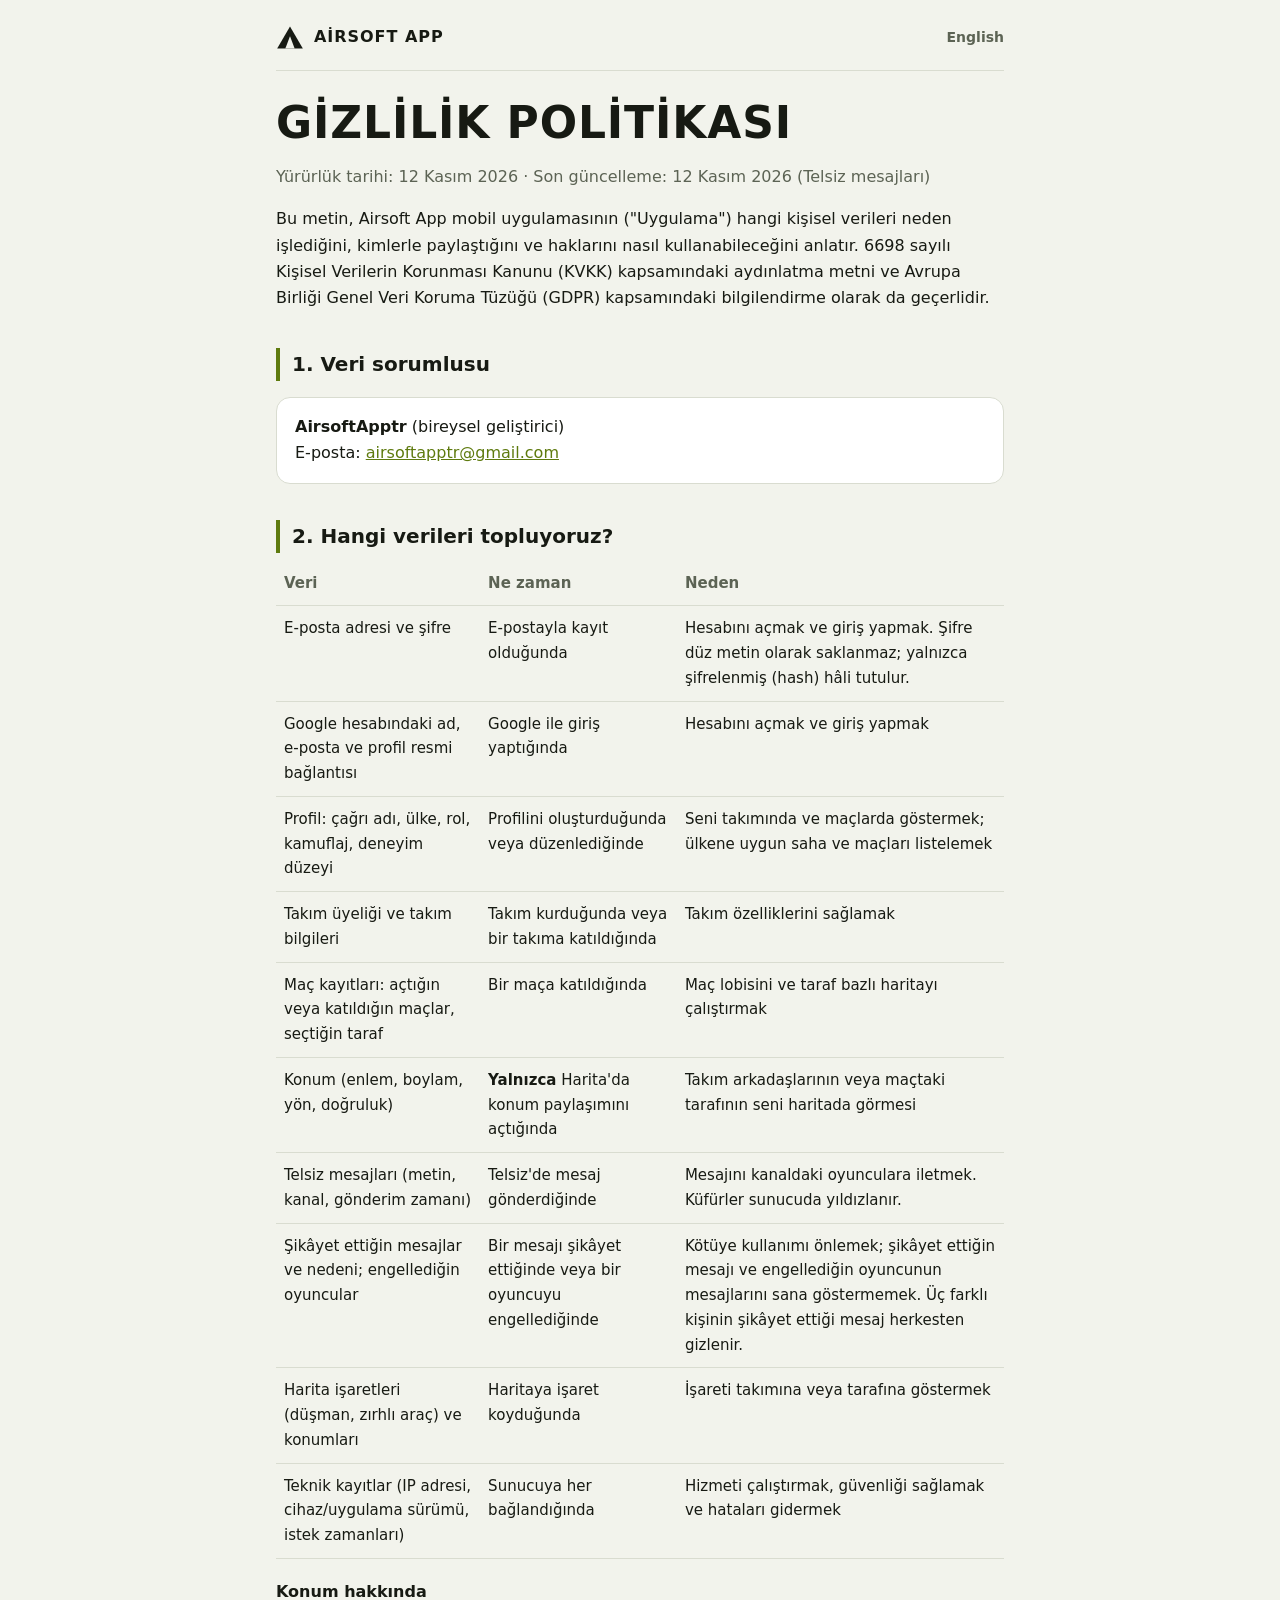
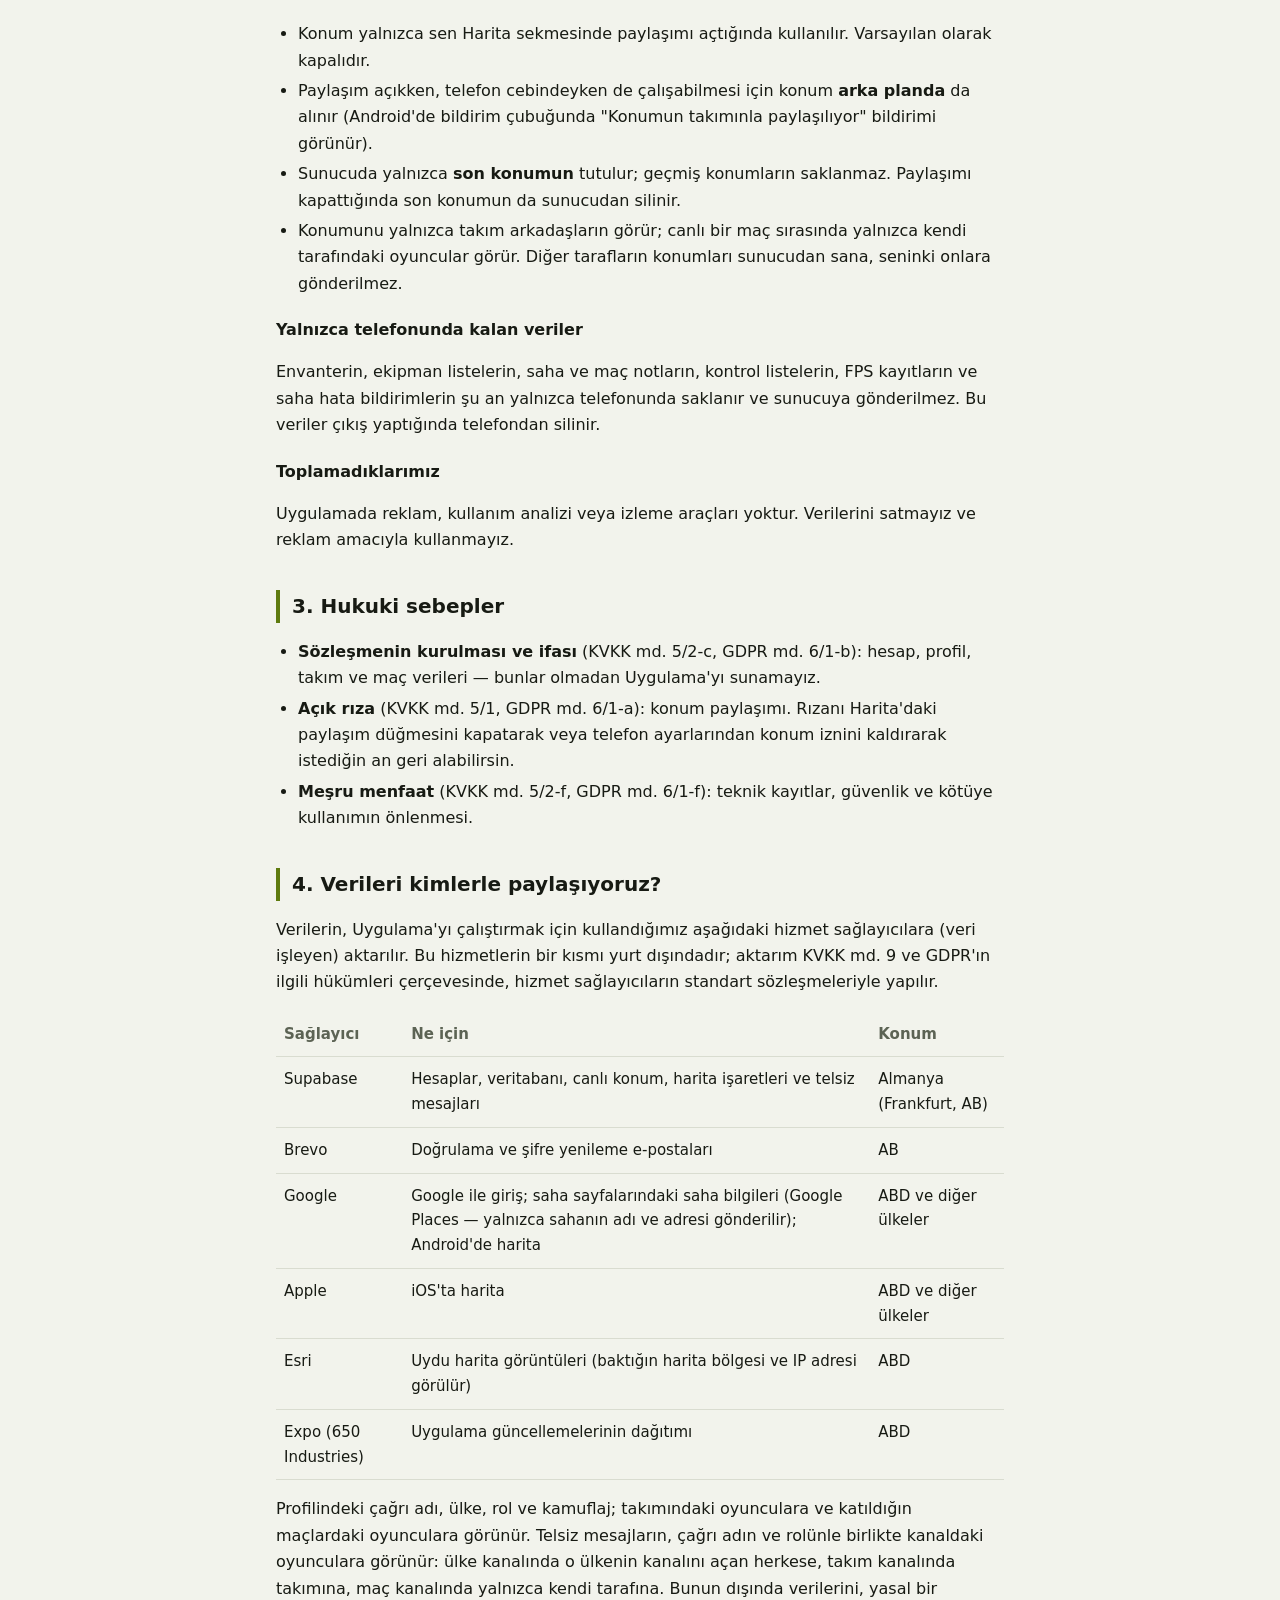
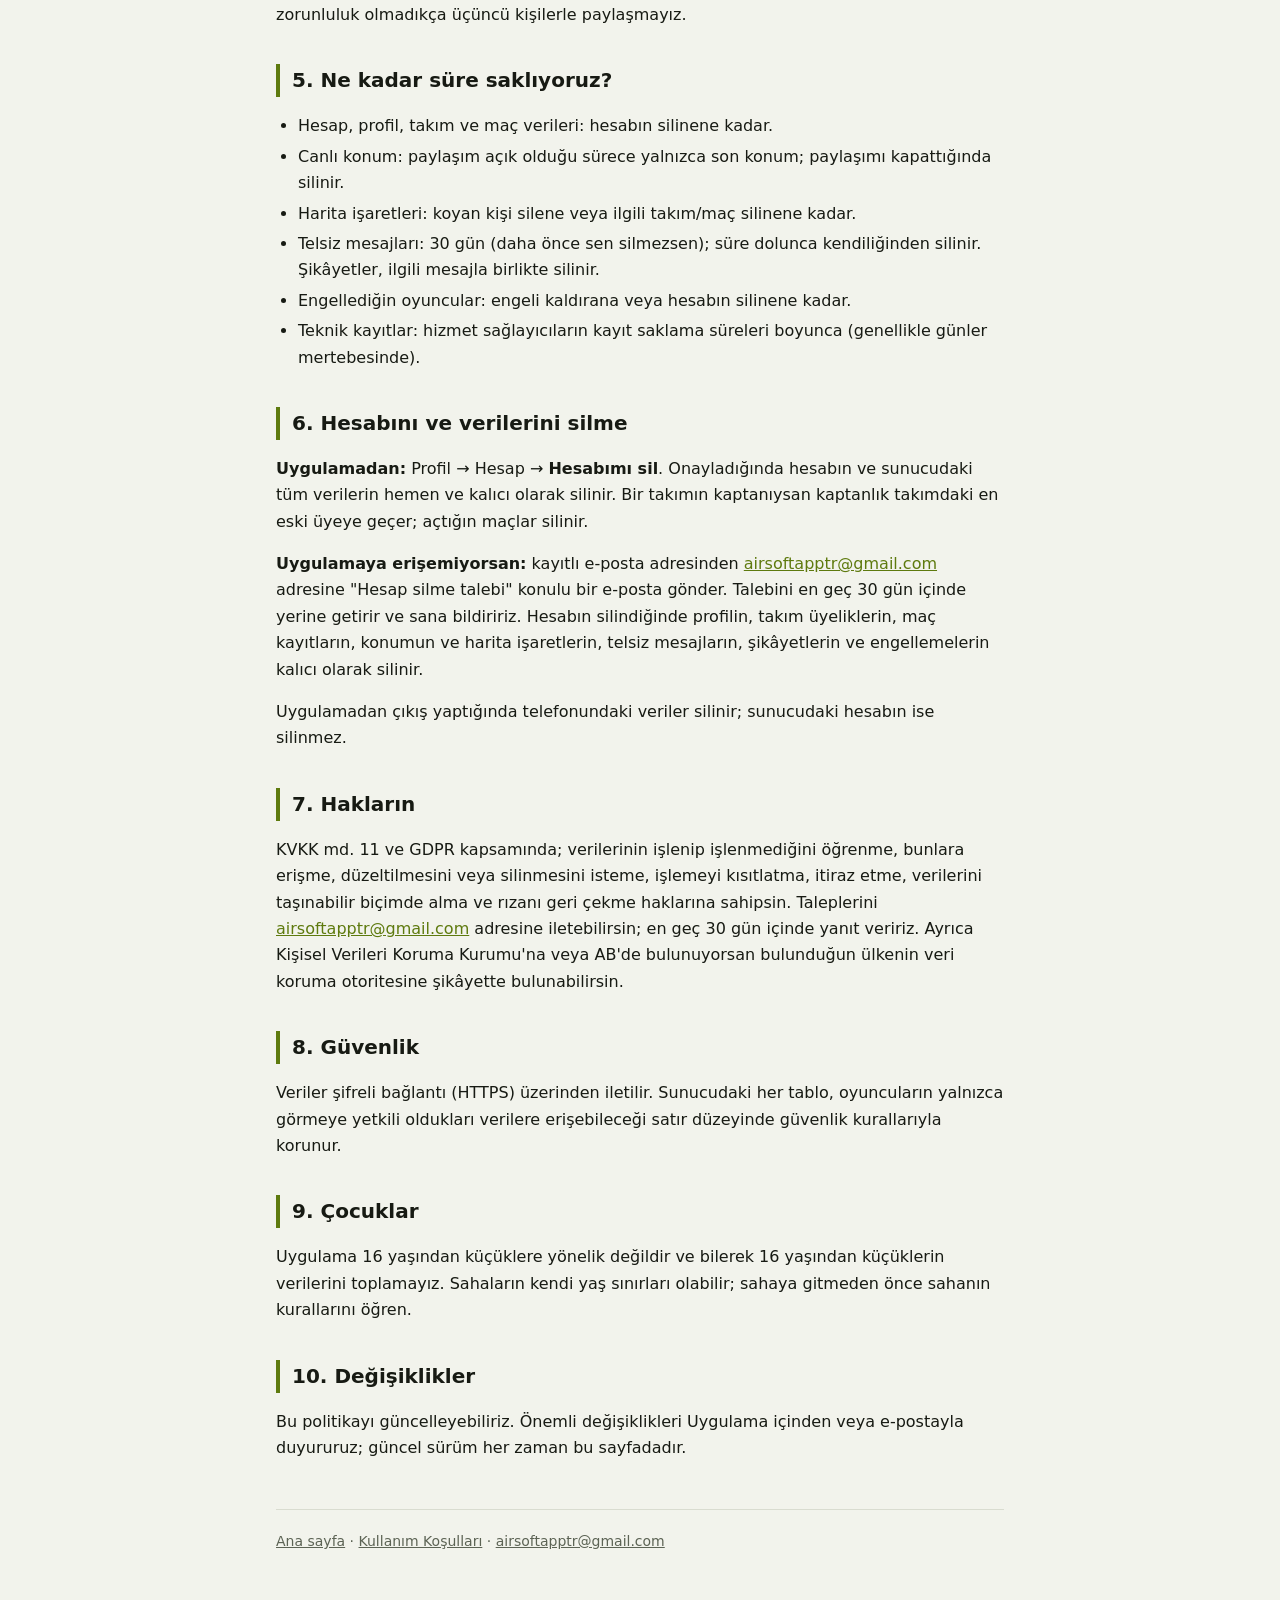
==== gizlilik.html @ 0ca63896 "Uygulama içinden hesap silme" ====
<!doctype html>
<html lang="tr">
<head>
<meta charset="utf-8">
<meta name="viewport" content="width=device-width, initial-scale=1">
<title>Gizlilik Politikası · Airsoft App</title>
<meta name="description" content="Airsoft App gizlilik politikası ve KVKK aydınlatma metni.">
<link rel="stylesheet" href="style.css">
</head>
<body>
<div class="wrap">
  <header class="top">
    <a class="brand" href="index.html">
      <svg viewBox="0 0 96 84" aria-hidden="true"><path d="M48 4 L92 80 H4 Z" fill="currentColor"/><path d="M48 38 L64 80 H32 Z" fill="var(--bg)"/></svg>
      Airsoft App
    </a>
    <nav class="lang"><a href="privacy.html" hreflang="en">English</a></nav>
  </header>

  <h1>Gizlilik Politikası</h1>
  <p class="muted">Yürürlük tarihi: 12 Kasım 2026 · Son güncelleme: 12 Kasım 2026 (Telsiz mesajları)</p>

  <p>Bu metin, Airsoft App mobil uygulamasının ("Uygulama") hangi kişisel verileri neden işlediğini,
  kimlerle paylaştığını ve haklarını nasıl kullanabileceğini anlatır. 6698 sayılı Kişisel Verilerin
  Korunması Kanunu (KVKK) kapsamındaki aydınlatma metni ve Avrupa Birliği Genel Veri Koruma Tüzüğü
  (GDPR) kapsamındaki bilgilendirme olarak da geçerlidir.</p>

  <h2>1. Veri sorumlusu</h2>
  <div class="card">
    <strong>AirsoftApptr</strong> (bireysel geliştirici)<br>
    E-posta: <a href="mailto:airsoftapptr@gmail.com">airsoftapptr@gmail.com</a>
  </div>

  <h2>2. Hangi verileri topluyoruz?</h2>
  <div class="table-scroll">
  <table>
    <tr><th>Veri</th><th>Ne zaman</th><th>Neden</th></tr>
    <tr><td>E-posta adresi ve şifre</td><td>E-postayla kayıt olduğunda</td><td>Hesabını açmak ve giriş yapmak. Şifre düz metin olarak saklanmaz; yalnızca şifrelenmiş (hash) hâli tutulur.</td></tr>
    <tr><td>Google hesabındaki ad, e-posta ve profil resmi bağlantısı</td><td>Google ile giriş yaptığında</td><td>Hesabını açmak ve giriş yapmak</td></tr>
    <tr><td>Profil: çağrı adı, ülke, rol, kamuflaj, deneyim düzeyi</td><td>Profilini oluşturduğunda veya düzenlediğinde</td><td>Seni takımında ve maçlarda göstermek; ülkene uygun saha ve maçları listelemek</td></tr>
    <tr><td>Takım üyeliği ve takım bilgileri</td><td>Takım kurduğunda veya bir takıma katıldığında</td><td>Takım özelliklerini sağlamak</td></tr>
    <tr><td>Maç kayıtları: açtığın veya katıldığın maçlar, seçtiğin taraf</td><td>Bir maça katıldığında</td><td>Maç lobisini ve taraf bazlı haritayı çalıştırmak</td></tr>
    <tr><td>Konum (enlem, boylam, yön, doğruluk)</td><td><strong>Yalnızca</strong> Harita'da konum paylaşımını açtığında</td><td>Takım arkadaşlarının veya maçtaki tarafının seni haritada görmesi</td></tr>
    <tr><td>Telsiz mesajları (metin, kanal, gönderim zamanı)</td><td>Telsiz'de mesaj gönderdiğinde</td><td>Mesajını kanaldaki oyunculara iletmek. Küfürler sunucuda yıldızlanır.</td></tr>
    <tr><td>Şikâyet ettiğin mesajlar ve nedeni; engellediğin oyuncular</td><td>Bir mesajı şikâyet ettiğinde veya bir oyuncuyu engellediğinde</td><td>Kötüye kullanımı önlemek; şikâyet ettiğin mesajı ve engellediğin oyuncunun mesajlarını sana göstermemek. Üç farklı kişinin şikâyet ettiği mesaj herkesten gizlenir.</td></tr>
    <tr><td>Harita işaretleri (düşman, zırhlı araç) ve konumları</td><td>Haritaya işaret koyduğunda</td><td>İşareti takımına veya tarafına göstermek</td></tr>
    <tr><td>Teknik kayıtlar (IP adresi, cihaz/uygulama sürümü, istek zamanları)</td><td>Sunucuya her bağlandığında</td><td>Hizmeti çalıştırmak, güvenliği sağlamak ve hataları gidermek</td></tr>
  </table>
  </div>

  <h3>Konum hakkında</h3>
  <ul>
    <li>Konum yalnızca sen Harita sekmesinde paylaşımı açtığında kullanılır. Varsayılan olarak kapalıdır.</li>
    <li>Paylaşım açıkken, telefon cebindeyken de çalışabilmesi için konum <strong>arka planda</strong> da
      alınır (Android'de bildirim çubuğunda "Konumun takımınla paylaşılıyor" bildirimi görünür).</li>
    <li>Sunucuda yalnızca <strong>son konumun</strong> tutulur; geçmiş konumların saklanmaz.
      Paylaşımı kapattığında son konumun da sunucudan silinir.</li>
    <li>Konumunu yalnızca takım arkadaşların görür; canlı bir maç sırasında yalnızca kendi tarafındaki
      oyuncular görür. Diğer tarafların konumları sunucudan sana, seninki onlara gönderilmez.</li>
  </ul>

  <h3>Yalnızca telefonunda kalan veriler</h3>
  <p>Envanterin, ekipman listelerin, saha ve maç notların, kontrol listelerin, FPS kayıtların ve saha hata
  bildirimlerin şu an yalnızca telefonunda saklanır ve sunucuya gönderilmez. Bu veriler çıkış yaptığında
  telefondan silinir.</p>

  <h3>Toplamadıklarımız</h3>
  <p>Uygulamada reklam, kullanım analizi veya izleme araçları yoktur. Verilerini satmayız ve reklam amacıyla
  kullanmayız.</p>

  <h2>3. Hukuki sebepler</h2>
  <ul>
    <li><strong>Sözleşmenin kurulması ve ifası</strong> (KVKK md. 5/2-c, GDPR md. 6/1-b): hesap, profil,
      takım ve maç verileri — bunlar olmadan Uygulama'yı sunamayız.</li>
    <li><strong>Açık rıza</strong> (KVKK md. 5/1, GDPR md. 6/1-a): konum paylaşımı. Rızanı Harita'daki
      paylaşım düğmesini kapatarak veya telefon ayarlarından konum iznini kaldırarak istediğin an geri
      alabilirsin.</li>
    <li><strong>Meşru menfaat</strong> (KVKK md. 5/2-f, GDPR md. 6/1-f): teknik kayıtlar, güvenlik ve
      kötüye kullanımın önlenmesi.</li>
  </ul>

  <h2>4. Verileri kimlerle paylaşıyoruz?</h2>
  <p>Verilerin, Uygulama'yı çalıştırmak için kullandığımız aşağıdaki hizmet sağlayıcılara (veri işleyen)
  aktarılır. Bu hizmetlerin bir kısmı yurt dışındadır; aktarım KVKK md. 9 ve GDPR'ın ilgili hükümleri
  çerçevesinde, hizmet sağlayıcıların standart sözleşmeleriyle yapılır.</p>
  <div class="table-scroll">
  <table>
    <tr><th>Sağlayıcı</th><th>Ne için</th><th>Konum</th></tr>
    <tr><td>Supabase</td><td>Hesaplar, veritabanı, canlı konum, harita işaretleri ve telsiz mesajları</td><td>Almanya (Frankfurt, AB)</td></tr>
    <tr><td>Brevo</td><td>Doğrulama ve şifre yenileme e-postaları</td><td>AB</td></tr>
    <tr><td>Google</td><td>Google ile giriş; saha sayfalarındaki saha bilgileri (Google Places — yalnızca sahanın adı ve adresi gönderilir); Android'de harita</td><td>ABD ve diğer ülkeler</td></tr>
    <tr><td>Apple</td><td>iOS'ta harita</td><td>ABD ve diğer ülkeler</td></tr>
    <tr><td>Esri</td><td>Uydu harita görüntüleri (baktığın harita bölgesi ve IP adresi görülür)</td><td>ABD</td></tr>
    <tr><td>Expo (650 Industries)</td><td>Uygulama güncellemelerinin dağıtımı</td><td>ABD</td></tr>
  </table>
  </div>
  <p>Profilindeki çağrı adı, ülke, rol ve kamuflaj; takımındaki oyunculara ve katıldığın maçlardaki
  oyunculara görünür. Telsiz mesajların, çağrı adın ve rolünle birlikte kanaldaki oyunculara görünür: ülke
  kanalında o ülkenin kanalını açan herkese, takım kanalında takımına, maç kanalında yalnızca kendi tarafına.
  Bunun dışında verilerini, yasal bir zorunluluk olmadıkça üçüncü kişilerle paylaşmayız.</p>

  <h2>5. Ne kadar süre saklıyoruz?</h2>
  <ul>
    <li>Hesap, profil, takım ve maç verileri: hesabın silinene kadar.</li>
    <li>Canlı konum: paylaşım açık olduğu sürece yalnızca son konum; paylaşımı kapattığında silinir.</li>
    <li>Harita işaretleri: koyan kişi silene veya ilgili takım/maç silinene kadar.</li>
    <li>Telsiz mesajları: 30 gün (daha önce sen silmezsen); süre dolunca kendiliğinden silinir. Şikâyetler, ilgili mesajla birlikte silinir.</li>
    <li>Engellediğin oyuncular: engeli kaldırana veya hesabın silinene kadar.</li>
    <li>Teknik kayıtlar: hizmet sağlayıcıların kayıt saklama süreleri boyunca (genellikle günler mertebesinde).</li>
  </ul>

  <h2 id="hesap-silme">6. Hesabını ve verilerini silme</h2>
  <p><strong>Uygulamadan:</strong> Profil → Hesap → <strong>Hesabımı sil</strong>. Onayladığında hesabın ve
  sunucudaki tüm verilerin hemen ve kalıcı olarak silinir. Bir takımın kaptanıysan kaptanlık takımdaki en eski
  üyeye geçer; açtığın maçlar silinir.</p>
  <p><strong>Uygulamaya erişemiyorsan:</strong> kayıtlı e-posta adresinden
  <a href="mailto:airsoftapptr@gmail.com?subject=Hesap%20silme%20talebi">airsoftapptr@gmail.com</a>
  adresine "Hesap silme talebi" konulu bir e-posta gönder. Talebini en geç 30 gün içinde yerine getirir
  ve sana bildiririz. Hesabın silindiğinde profilin, takım üyeliklerin, maç kayıtların, konumun ve harita
  işaretlerin, telsiz mesajların, şikâyetlerin ve engellemelerin kalıcı olarak silinir.</p>
  <p>Uygulamadan çıkış yaptığında telefonundaki veriler silinir; sunucudaki hesabın ise silinmez.</p>

  <h2>7. Hakların</h2>
  <p>KVKK md. 11 ve GDPR kapsamında; verilerinin işlenip işlenmediğini öğrenme, bunlara erişme, düzeltilmesini
  veya silinmesini isteme, işlemeyi kısıtlatma, itiraz etme, verilerini taşınabilir biçimde alma ve rızanı
  geri çekme haklarına sahipsin. Taleplerini <a href="mailto:airsoftapptr@gmail.com">airsoftapptr@gmail.com</a>
  adresine iletebilirsin; en geç 30 gün içinde yanıt veririz. Ayrıca Kişisel Verileri Koruma Kurumu'na
  veya AB'de bulunuyorsan bulunduğun ülkenin veri koruma otoritesine şikâyette bulunabilirsin.</p>

  <h2>8. Güvenlik</h2>
  <p>Veriler şifreli bağlantı (HTTPS) üzerinden iletilir. Sunucudaki her tablo, oyuncuların yalnızca
  görmeye yetkili oldukları verilere erişebileceği satır düzeyinde güvenlik kurallarıyla korunur.</p>

  <h2>9. Çocuklar</h2>
  <p>Uygulama 16 yaşından küçüklere yönelik değildir ve bilerek 16 yaşından küçüklerin verilerini
  toplamayız. Sahaların kendi yaş sınırları olabilir; sahaya gitmeden önce sahanın kurallarını öğren.</p>

  <h2>10. Değişiklikler</h2>
  <p>Bu politikayı güncelleyebiliriz. Önemli değişiklikleri Uygulama içinden veya e-postayla duyururuz;
  güncel sürüm her zaman bu sayfadadır.</p>

  <footer>
    <a href="index.html">Ana sayfa</a> · <a href="kosullar.html">Kullanım Koşulları</a> ·
    <a href="mailto:airsoftapptr@gmail.com">airsoftapptr@gmail.com</a>
  </footer>
</div>
</body>
</html>
---- style.css ----
:root {
  --bg: #0b0d0b;
  --card: #151915;
  --border: #272d25;
  --text: #eceee6;
  --muted: #9aa091;
  --accent: #b8d63e;
  --accent-text: #11160a;
}
@media (prefers-color-scheme: light) {
  :root {
    --bg: #f2f3ec;
    --card: #ffffff;
    --border: #d9dcd0;
    --text: #171a13;
    --muted: #5c6354;
    --accent: #5e7a0e;
    --accent-text: #ffffff;
  }
}
* {
  box-sizing: border-box;
}
html {
  -webkit-text-size-adjust: 100%;
}
body {
  margin: 0;
  background: var(--bg);
  color: var(--text);
  font: 16px/1.65 system-ui, -apple-system, 'Segoe UI', Roboto, sans-serif;
}
.wrap {
  max-width: 760px;
  margin: 0 auto;
  padding: 24px 16px 64px;
}
header.top {
  display: flex;
  align-items: center;
  justify-content: space-between;
  gap: 12px;
  padding-bottom: 20px;
  border-bottom: 1px solid var(--border);
  margin-bottom: 28px;
}
.brand {
  display: flex;
  align-items: center;
  gap: 10px;
  color: var(--text);
  text-decoration: none;
  font-weight: 800;
  letter-spacing: 0.06em;
  text-transform: uppercase;
}
.brand svg {
  width: 28px;
  height: 25px;
}
.lang a {
  color: var(--muted);
  text-decoration: none;
  font-size: 14px;
  font-weight: 600;
}
.lang a:hover {
  color: var(--accent);
}
h1 {
  font-size: clamp(30px, 6vw, 44px);
  line-height: 1.1;
  margin: 0 0 8px;
  text-transform: uppercase;
  letter-spacing: 0.02em;
}
h2 {
  font-size: 20px;
  margin: 36px 0 8px;
  padding-left: 12px;
  border-left: 4px solid var(--accent);
}
h3 {
  font-size: 16px;
  margin: 20px 0 4px;
}
p,
li {
  color: var(--text);
}
.muted {
  color: var(--muted);
}
a {
  color: var(--accent);
}
ul {
  padding-left: 22px;
}
li {
  margin: 4px 0;
}
.card {
  background: var(--card);
  border: 1px solid var(--border);
  border-radius: 14px;
  padding: 16px 18px;
  margin: 16px 0;
}
table {
  width: 100%;
  border-collapse: collapse;
  font-size: 15px;
}
th,
td {
  text-align: left;
  vertical-align: top;
  padding: 10px 8px;
  border-bottom: 1px solid var(--border);
}
th {
  color: var(--muted);
  font-weight: 600;
}
.table-scroll {
  overflow-x: auto;
}
.links {
  display: flex;
  flex-wrap: wrap;
  gap: 10px;
  margin: 24px 0;
}
.btn {
  display: inline-block;
  padding: 12px 18px;
  border-radius: 12px;
  background: var(--accent);
  color: var(--accent-text);
  font-weight: 700;
  text-decoration: none;
}
.btn.ghost {
  background: transparent;
  color: var(--text);
  border: 1px solid var(--border);
}
footer {
  margin-top: 48px;
  padding-top: 20px;
  border-top: 1px solid var(--border);
  color: var(--muted);
  font-size: 14px;
}
footer a {
  color: var(--muted);
}
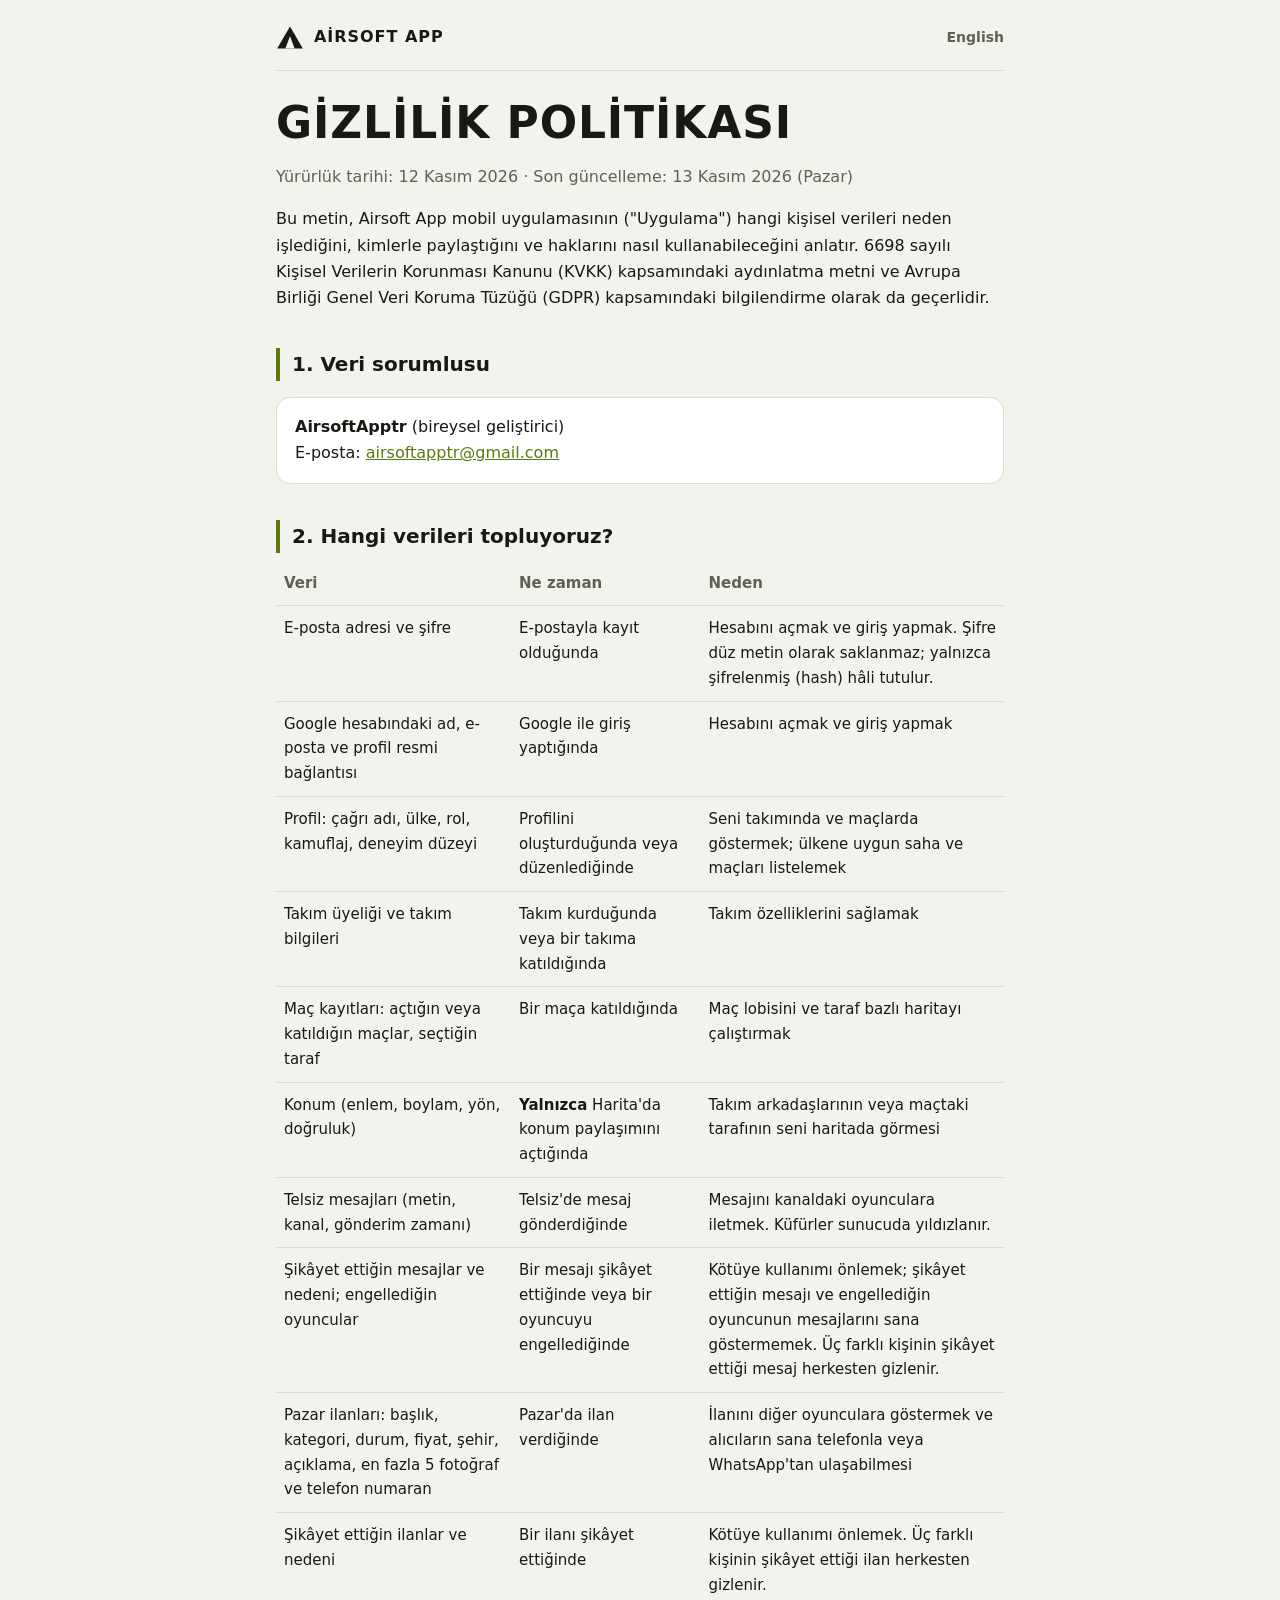
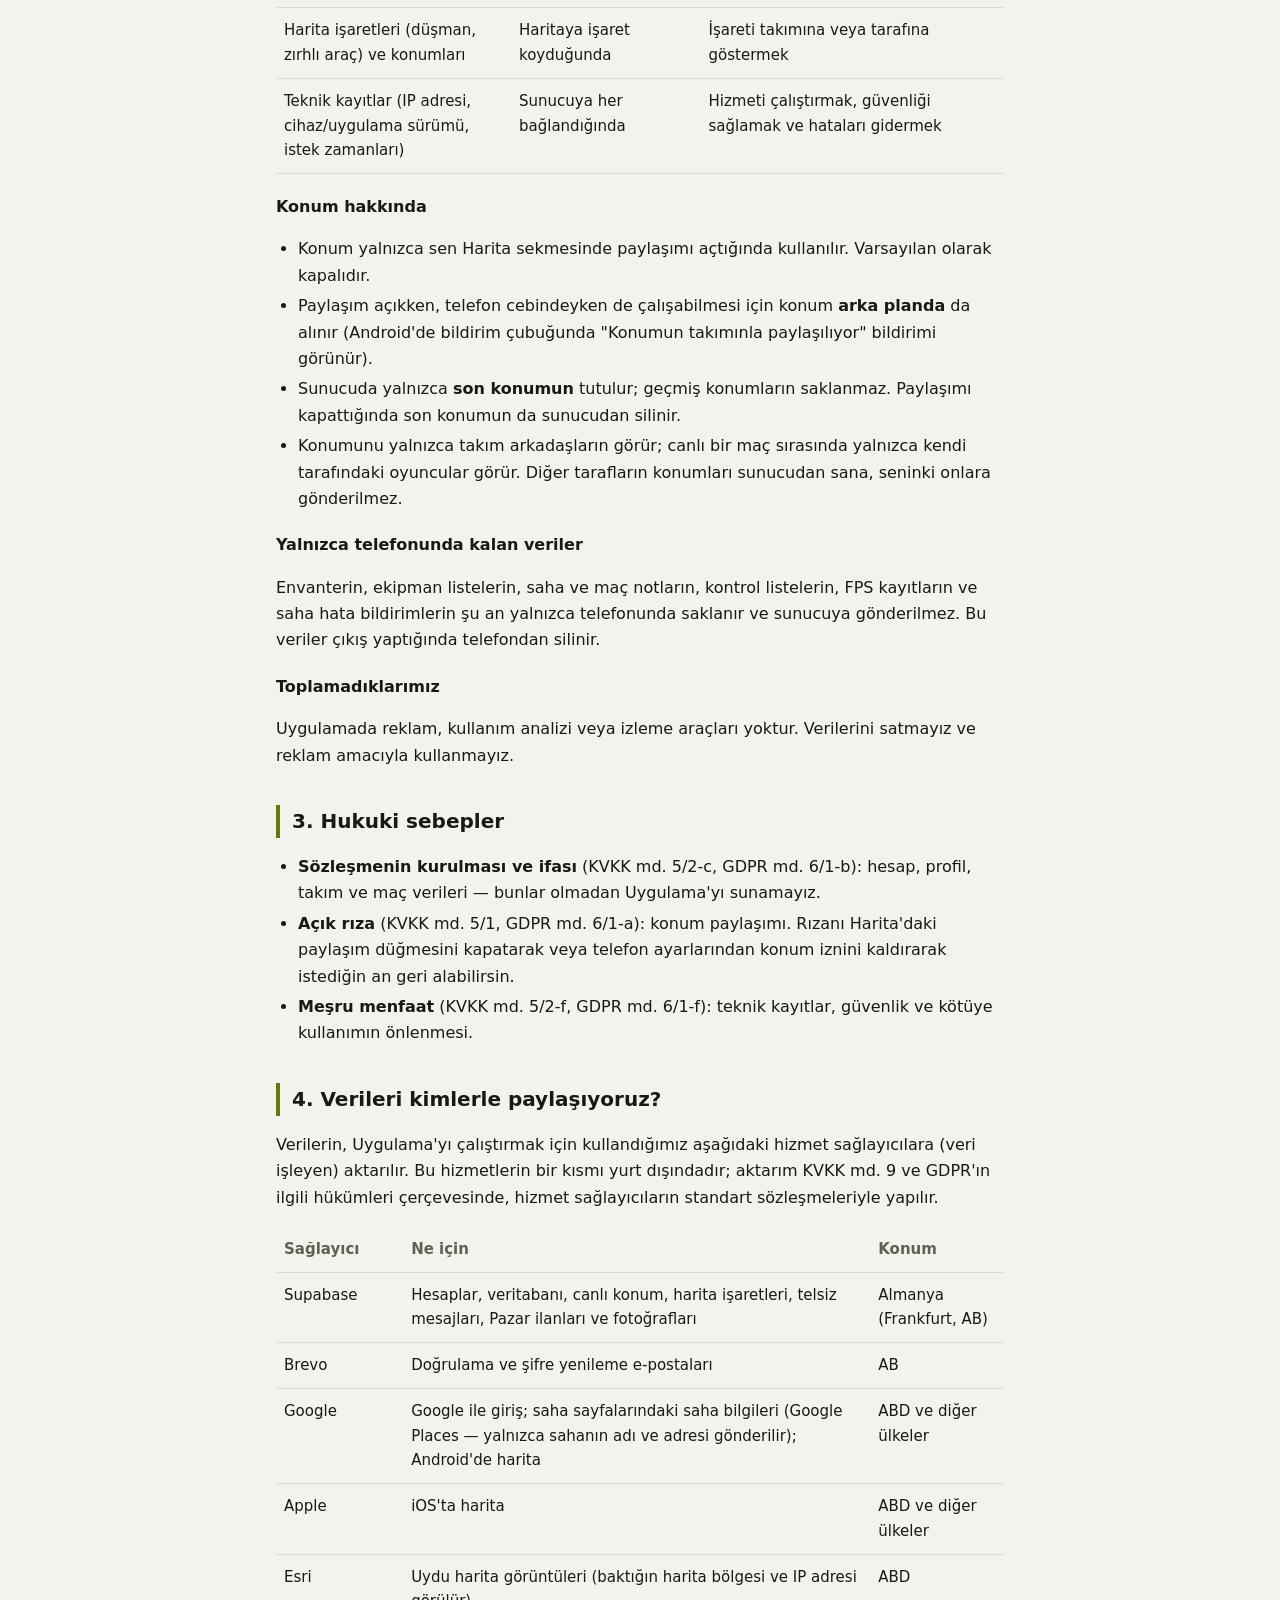
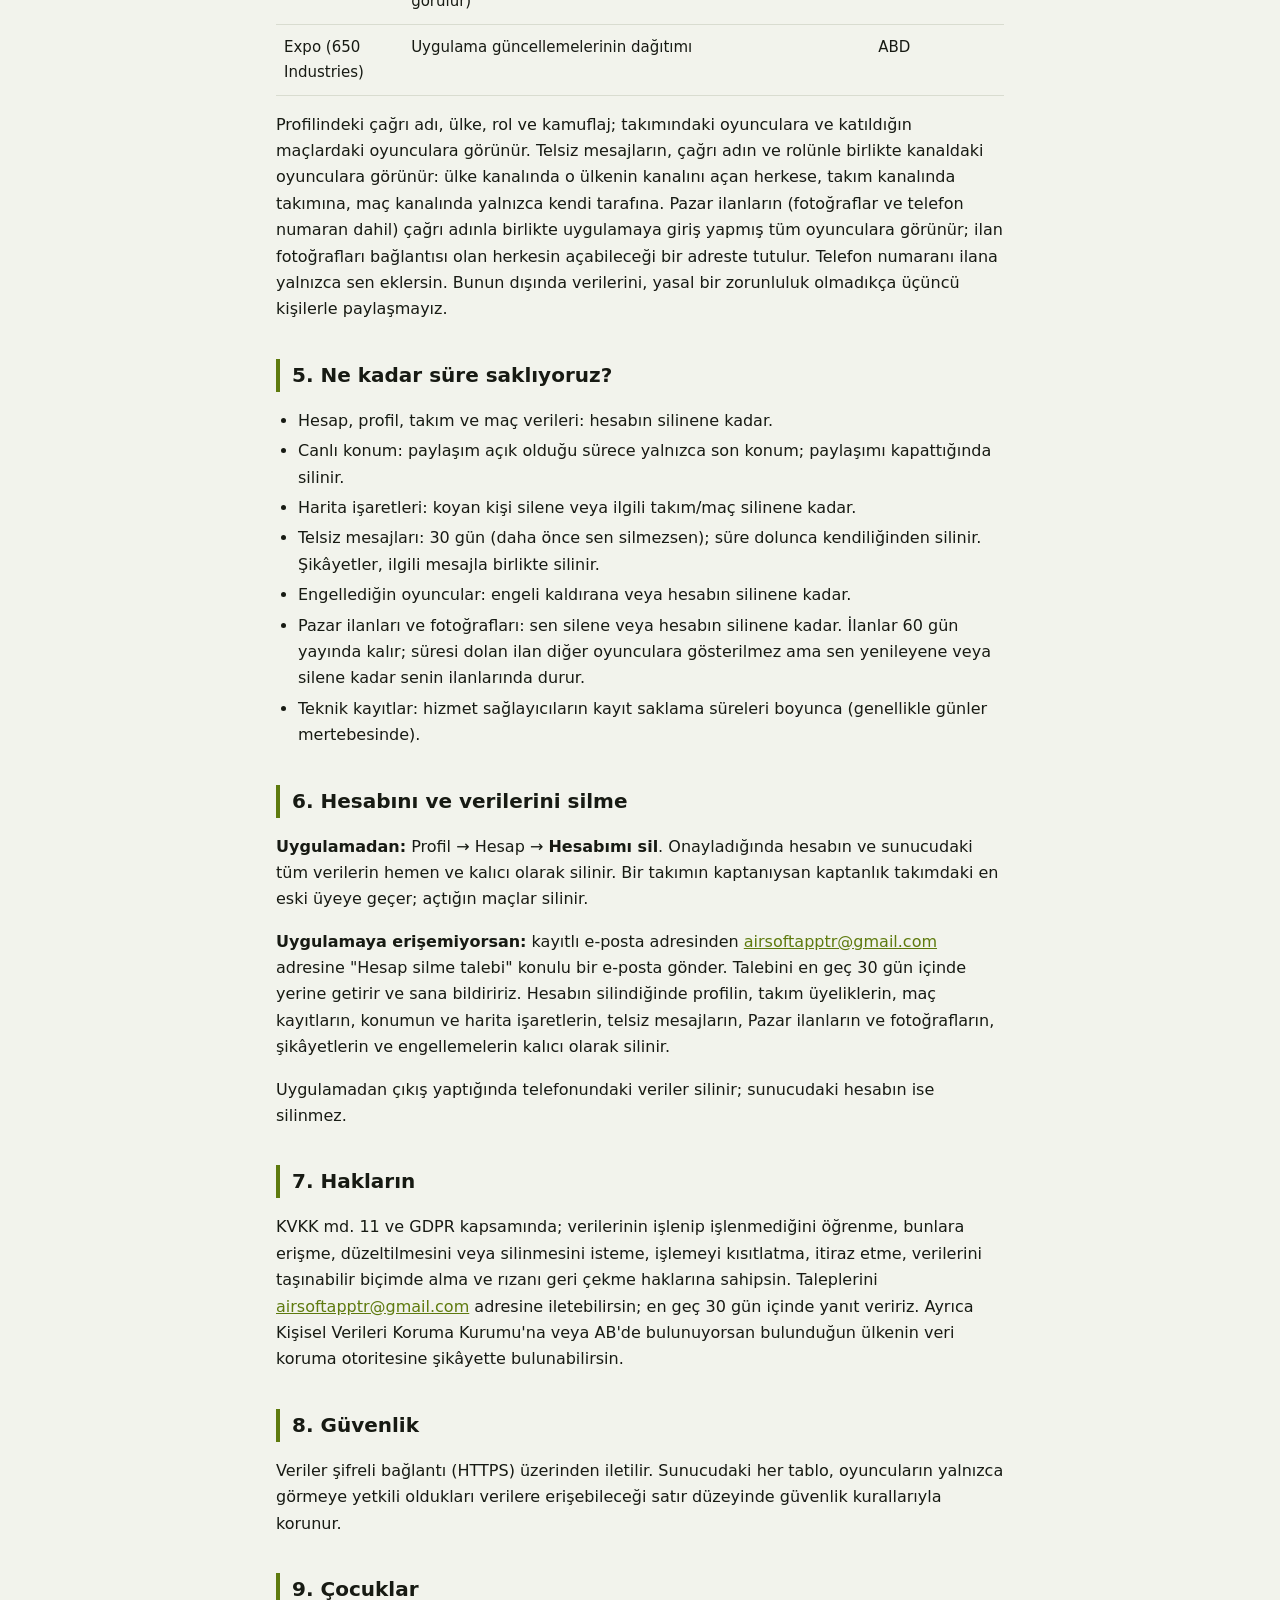
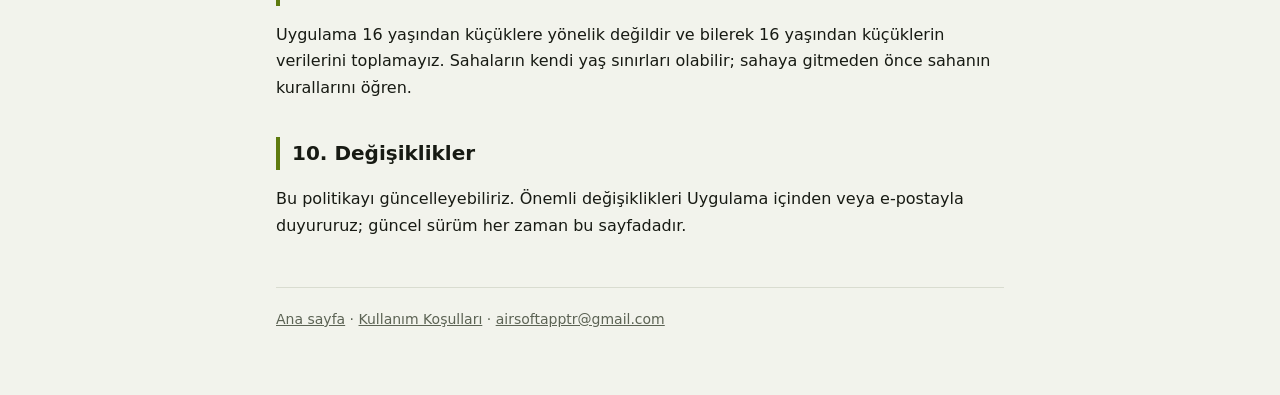
==== commit 26b885cf: "Privacy and terms: Pazar (second-hand listings, seller phone, photos)" ====
--- a/gizlilik.html
+++ b/gizlilik.html
@@ -18,7 +18,7 @@
   </header>
 
   <h1>Gizlilik Politikası</h1>
-  <p class="muted">Yürürlük tarihi: 12 Kasım 2026 · Son güncelleme: 12 Kasım 2026 (Telsiz mesajları)</p>
+  <p class="muted">Yürürlük tarihi: 12 Kasım 2026 · Son güncelleme: 13 Kasım 2026 (Pazar)</p>
 
   <p>Bu metin, Airsoft App mobil uygulamasının ("Uygulama") hangi kişisel verileri neden işlediğini,
   kimlerle paylaştığını ve haklarını nasıl kullanabileceğini anlatır. 6698 sayılı Kişisel Verilerin
@@ -43,6 +43,8 @@
     <tr><td>Konum (enlem, boylam, yön, doğruluk)</td><td><strong>Yalnızca</strong> Harita'da konum paylaşımını açtığında</td><td>Takım arkadaşlarının veya maçtaki tarafının seni haritada görmesi</td></tr>
     <tr><td>Telsiz mesajları (metin, kanal, gönderim zamanı)</td><td>Telsiz'de mesaj gönderdiğinde</td><td>Mesajını kanaldaki oyunculara iletmek. Küfürler sunucuda yıldızlanır.</td></tr>
     <tr><td>Şikâyet ettiğin mesajlar ve nedeni; engellediğin oyuncular</td><td>Bir mesajı şikâyet ettiğinde veya bir oyuncuyu engellediğinde</td><td>Kötüye kullanımı önlemek; şikâyet ettiğin mesajı ve engellediğin oyuncunun mesajlarını sana göstermemek. Üç farklı kişinin şikâyet ettiği mesaj herkesten gizlenir.</td></tr>
+    <tr><td>Pazar ilanları: başlık, kategori, durum, fiyat, şehir, açıklama, en fazla 5 fotoğraf ve telefon numaran</td><td>Pazar'da ilan verdiğinde</td><td>İlanını diğer oyunculara göstermek ve alıcıların sana telefonla veya WhatsApp'tan ulaşabilmesi</td></tr>
+    <tr><td>Şikâyet ettiğin ilanlar ve nedeni</td><td>Bir ilanı şikâyet ettiğinde</td><td>Kötüye kullanımı önlemek. Üç farklı kişinin şikâyet ettiği ilan herkesten gizlenir.</td></tr>
     <tr><td>Harita işaretleri (düşman, zırhlı araç) ve konumları</td><td>Haritaya işaret koyduğunda</td><td>İşareti takımına veya tarafına göstermek</td></tr>
     <tr><td>Teknik kayıtlar (IP adresi, cihaz/uygulama sürümü, istek zamanları)</td><td>Sunucuya her bağlandığında</td><td>Hizmeti çalıştırmak, güvenliği sağlamak ve hataları gidermek</td></tr>
   </table>
@@ -86,7 +88,7 @@
   <div class="table-scroll">
   <table>
     <tr><th>Sağlayıcı</th><th>Ne için</th><th>Konum</th></tr>
-    <tr><td>Supabase</td><td>Hesaplar, veritabanı, canlı konum, harita işaretleri ve telsiz mesajları</td><td>Almanya (Frankfurt, AB)</td></tr>
+    <tr><td>Supabase</td><td>Hesaplar, veritabanı, canlı konum, harita işaretleri, telsiz mesajları, Pazar ilanları ve fotoğrafları</td><td>Almanya (Frankfurt, AB)</td></tr>
     <tr><td>Brevo</td><td>Doğrulama ve şifre yenileme e-postaları</td><td>AB</td></tr>
     <tr><td>Google</td><td>Google ile giriş; saha sayfalarındaki saha bilgileri (Google Places — yalnızca sahanın adı ve adresi gönderilir); Android'de harita</td><td>ABD ve diğer ülkeler</td></tr>
     <tr><td>Apple</td><td>iOS'ta harita</td><td>ABD ve diğer ülkeler</td></tr>
@@ -97,7 +99,9 @@
   <p>Profilindeki çağrı adı, ülke, rol ve kamuflaj; takımındaki oyunculara ve katıldığın maçlardaki
   oyunculara görünür. Telsiz mesajların, çağrı adın ve rolünle birlikte kanaldaki oyunculara görünür: ülke
   kanalında o ülkenin kanalını açan herkese, takım kanalında takımına, maç kanalında yalnızca kendi tarafına.
-  Bunun dışında verilerini, yasal bir zorunluluk olmadıkça üçüncü kişilerle paylaşmayız.</p>
+  Pazar ilanların (fotoğraflar ve telefon numaran dahil) çağrı adınla birlikte uygulamaya giriş yapmış
+  tüm oyunculara görünür; ilan fotoğrafları bağlantısı olan herkesin açabileceği bir adreste tutulur.
+  Telefon numaranı ilana yalnızca sen eklersin. Bunun dışında verilerini, yasal bir zorunluluk olmadıkça üçüncü kişilerle paylaşmayız.</p>
 
   <h2>5. Ne kadar süre saklıyoruz?</h2>
   <ul>
@@ -106,6 +110,8 @@
     <li>Harita işaretleri: koyan kişi silene veya ilgili takım/maç silinene kadar.</li>
     <li>Telsiz mesajları: 30 gün (daha önce sen silmezsen); süre dolunca kendiliğinden silinir. Şikâyetler, ilgili mesajla birlikte silinir.</li>
     <li>Engellediğin oyuncular: engeli kaldırana veya hesabın silinene kadar.</li>
+    <li>Pazar ilanları ve fotoğrafları: sen silene veya hesabın silinene kadar. İlanlar 60 gün yayında kalır; süresi
+      dolan ilan diğer oyunculara gösterilmez ama sen yenileyene veya silene kadar senin ilanlarında durur.</li>
     <li>Teknik kayıtlar: hizmet sağlayıcıların kayıt saklama süreleri boyunca (genellikle günler mertebesinde).</li>
   </ul>
 
@@ -117,7 +123,7 @@
   <a href="mailto:airsoftapptr@gmail.com?subject=Hesap%20silme%20talebi">airsoftapptr@gmail.com</a>
   adresine "Hesap silme talebi" konulu bir e-posta gönder. Talebini en geç 30 gün içinde yerine getirir
   ve sana bildiririz. Hesabın silindiğinde profilin, takım üyeliklerin, maç kayıtların, konumun ve harita
-  işaretlerin, telsiz mesajların, şikâyetlerin ve engellemelerin kalıcı olarak silinir.</p>
+  işaretlerin, telsiz mesajların, Pazar ilanların ve fotoğrafların, şikâyetlerin ve engellemelerin kalıcı olarak silinir.</p>
   <p>Uygulamadan çıkış yaptığında telefonundaki veriler silinir; sunucudaki hesabın ise silinmez.</p>
 
   <h2>7. Hakların</h2>
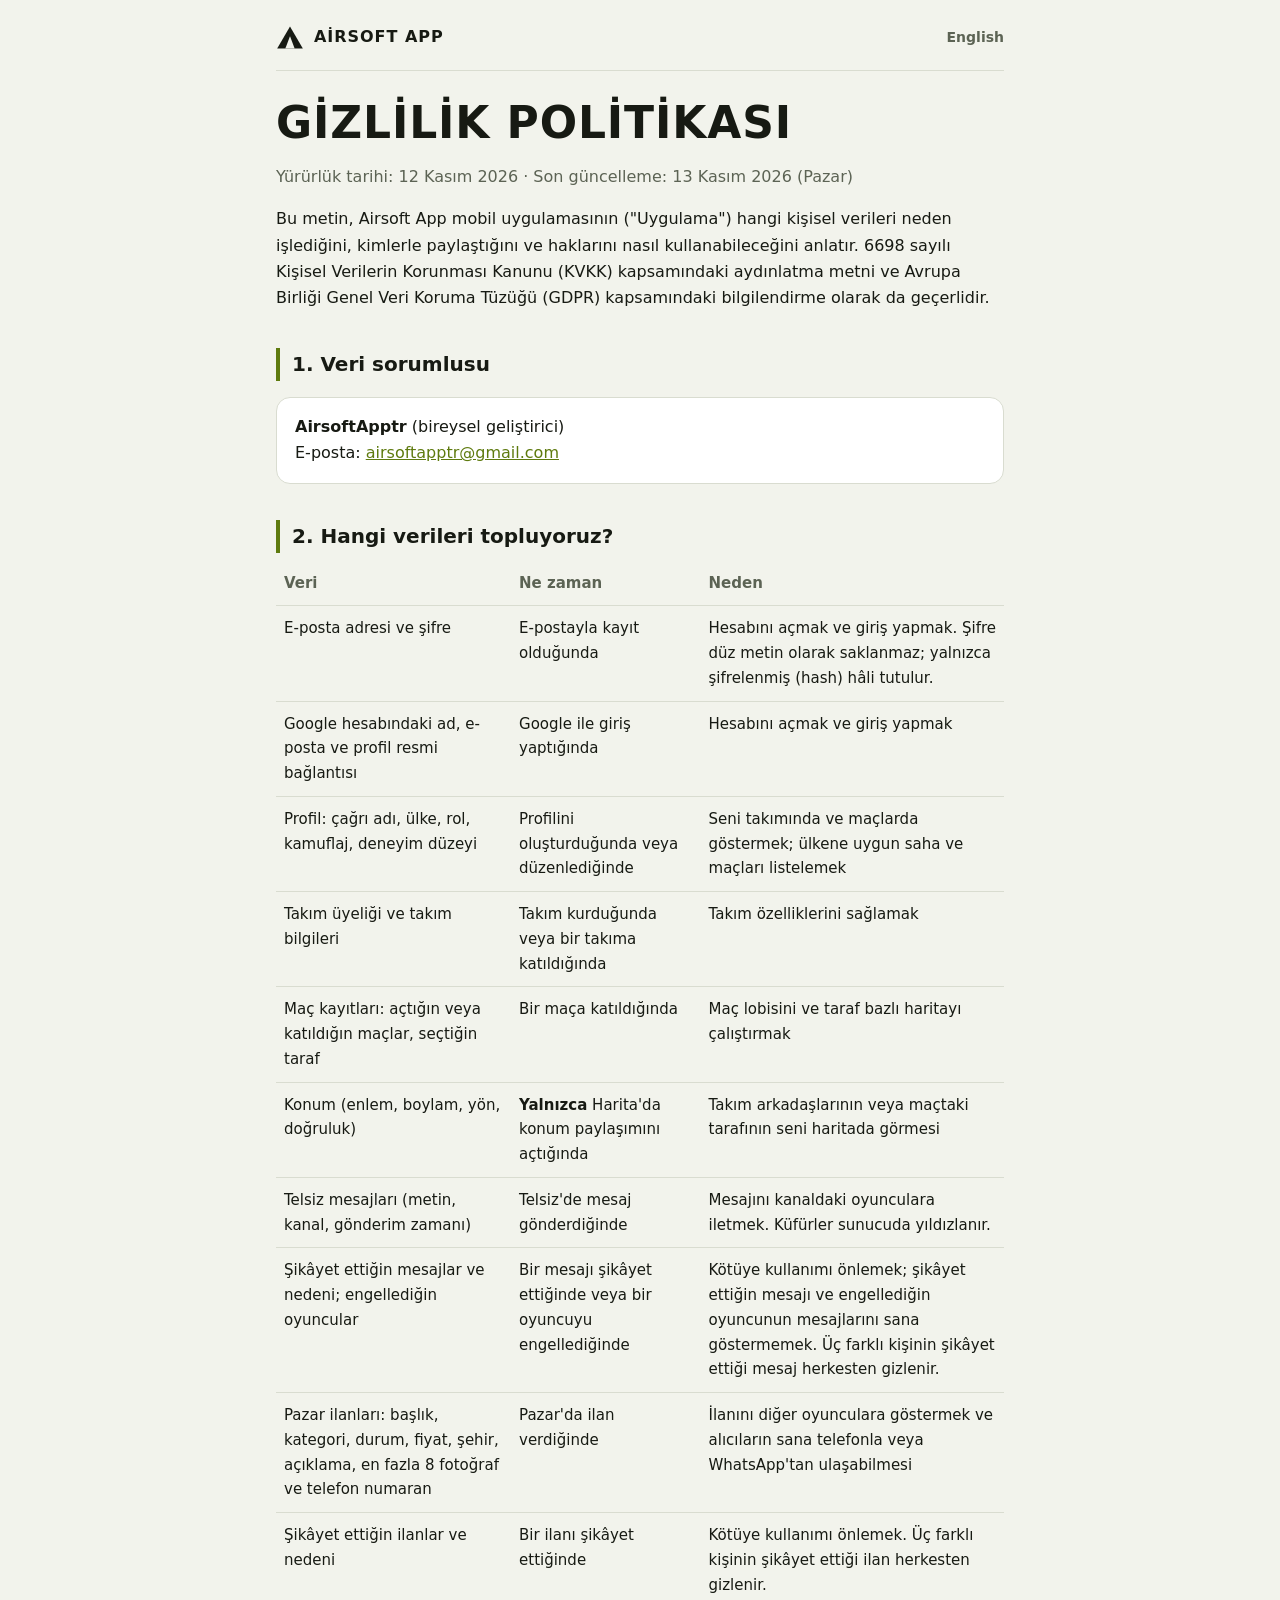
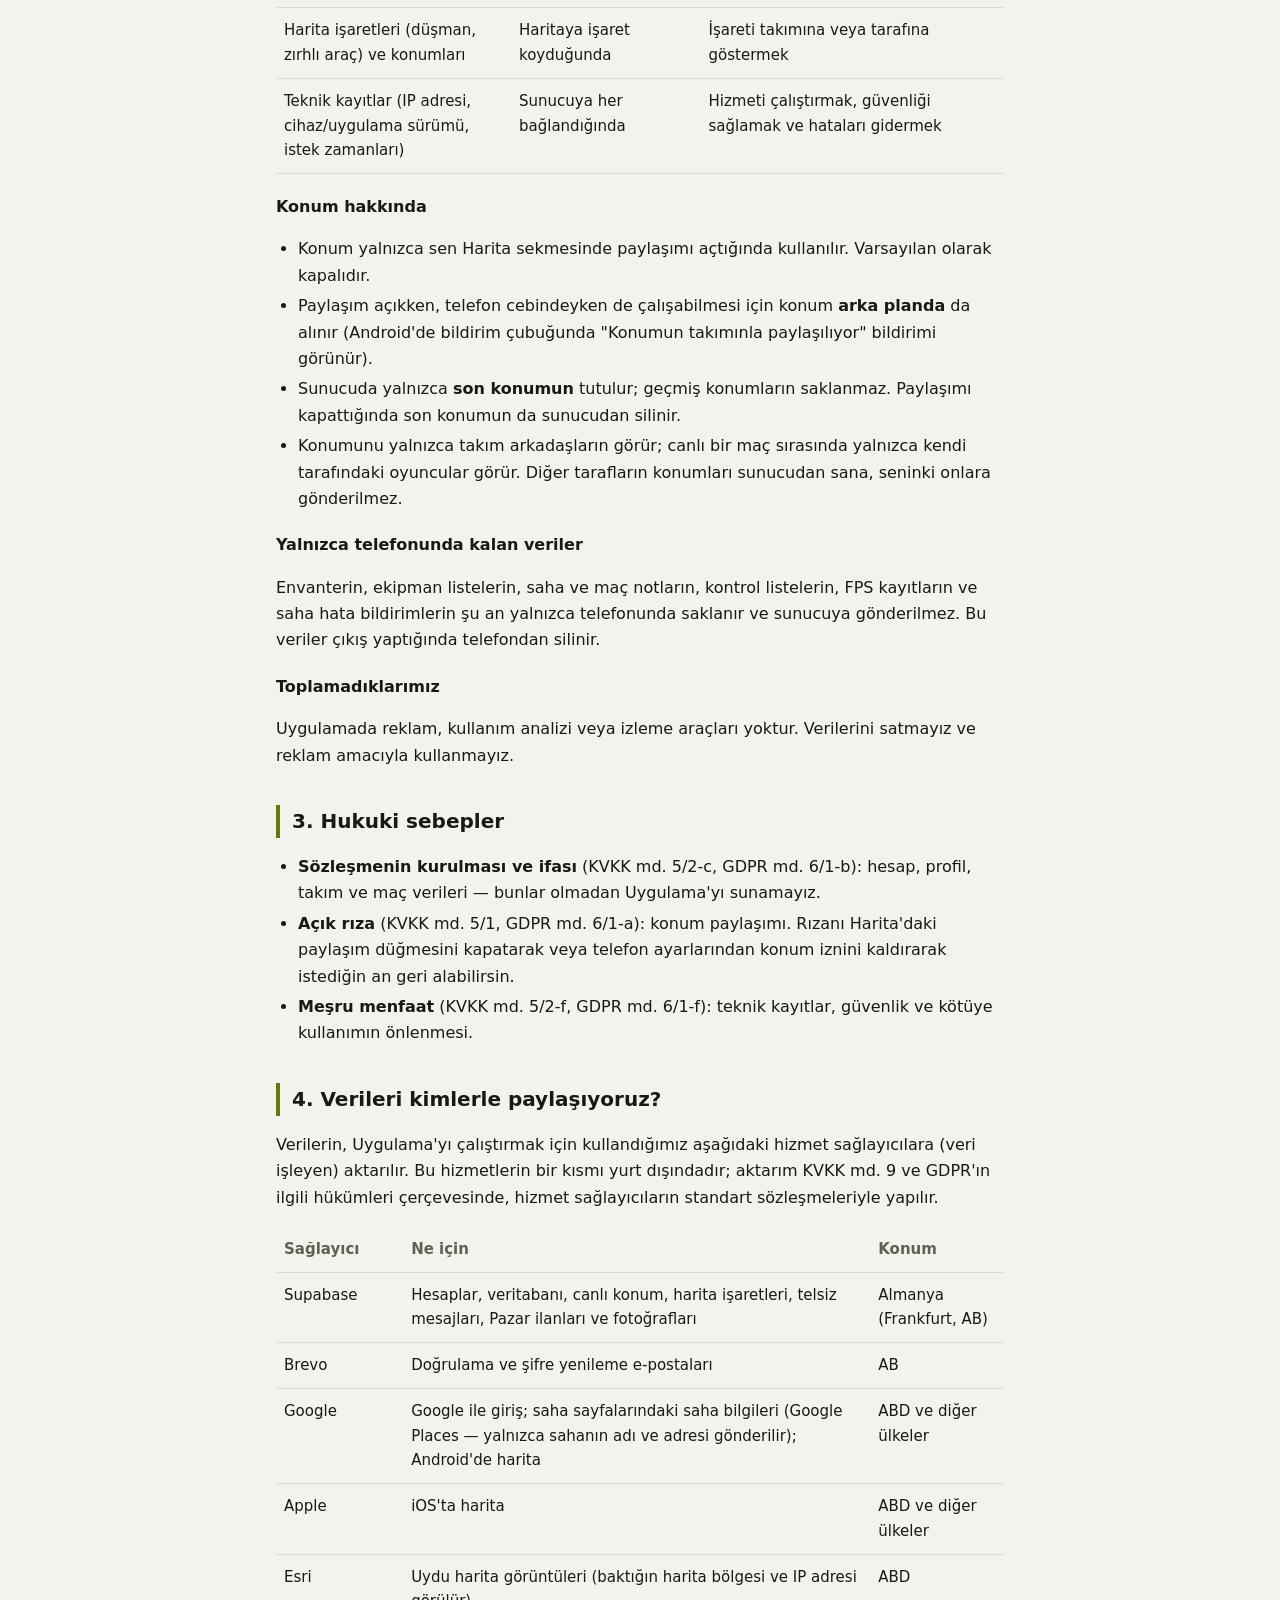
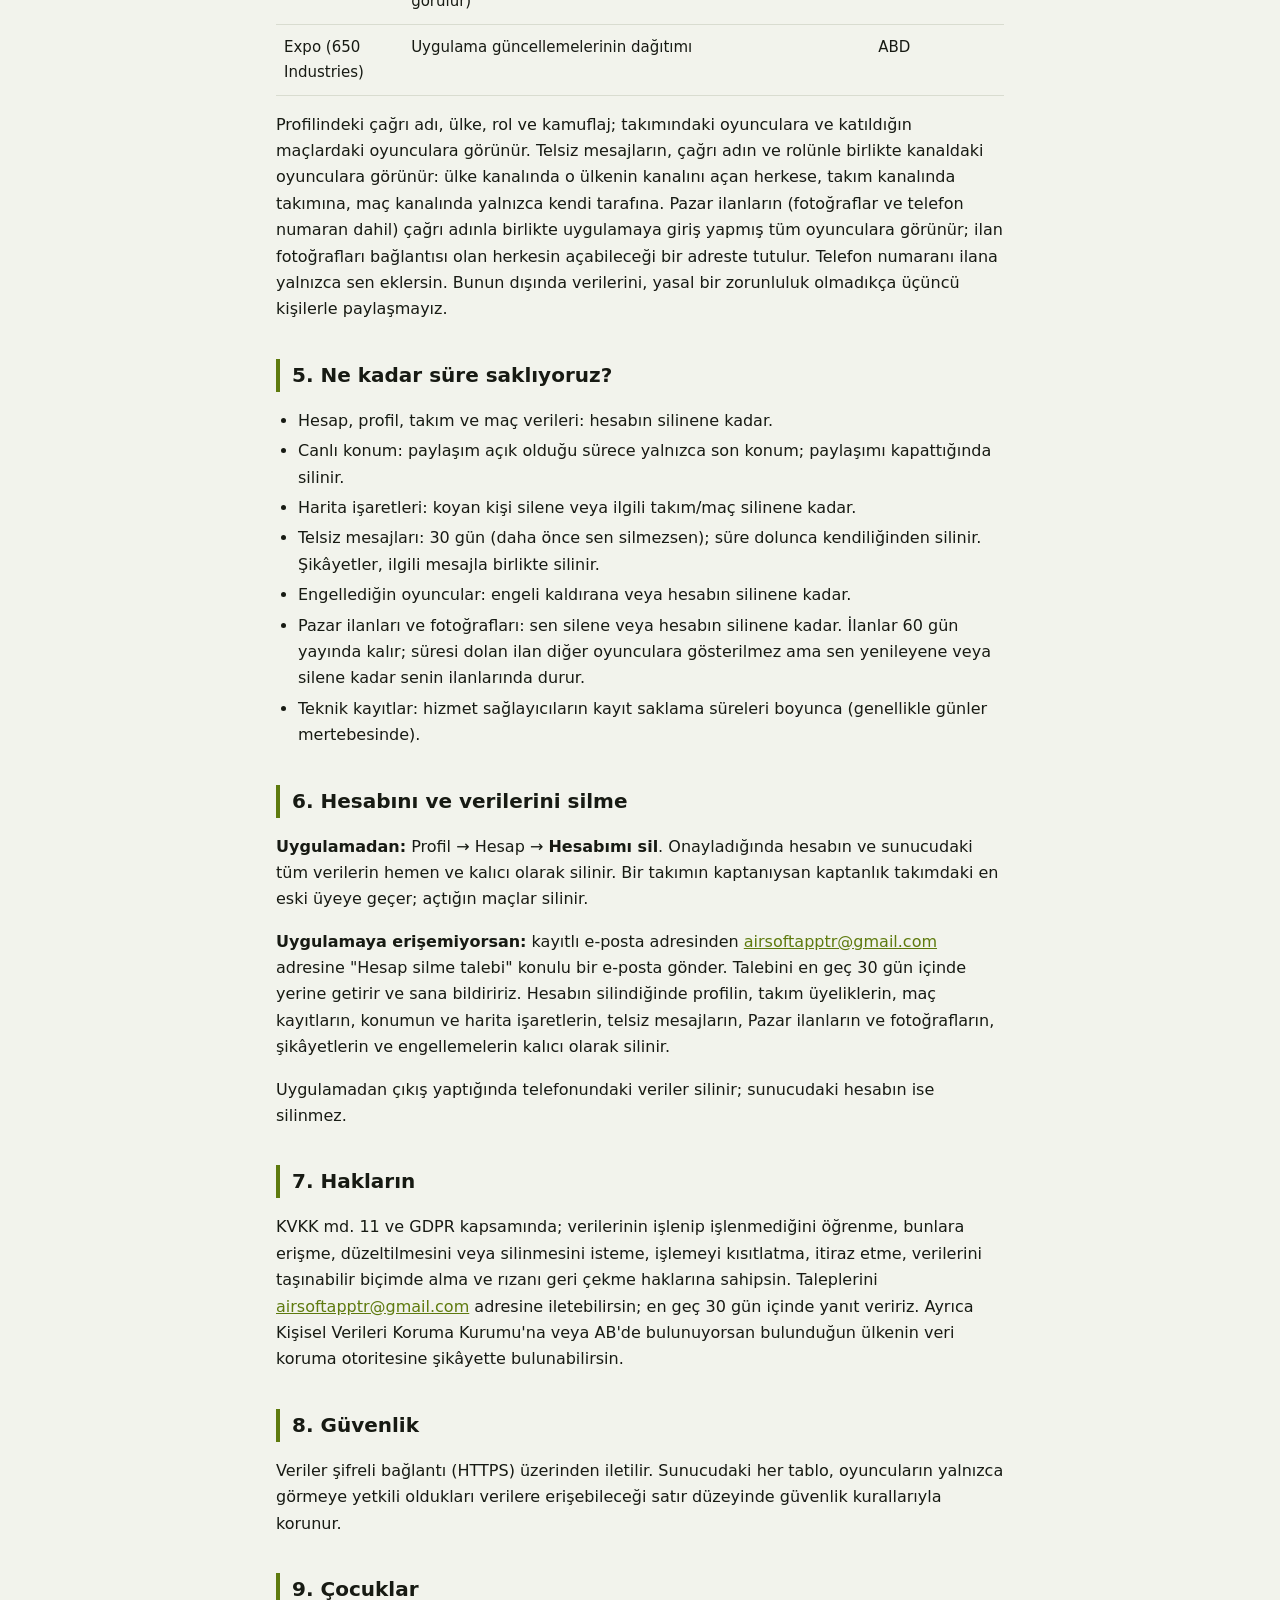
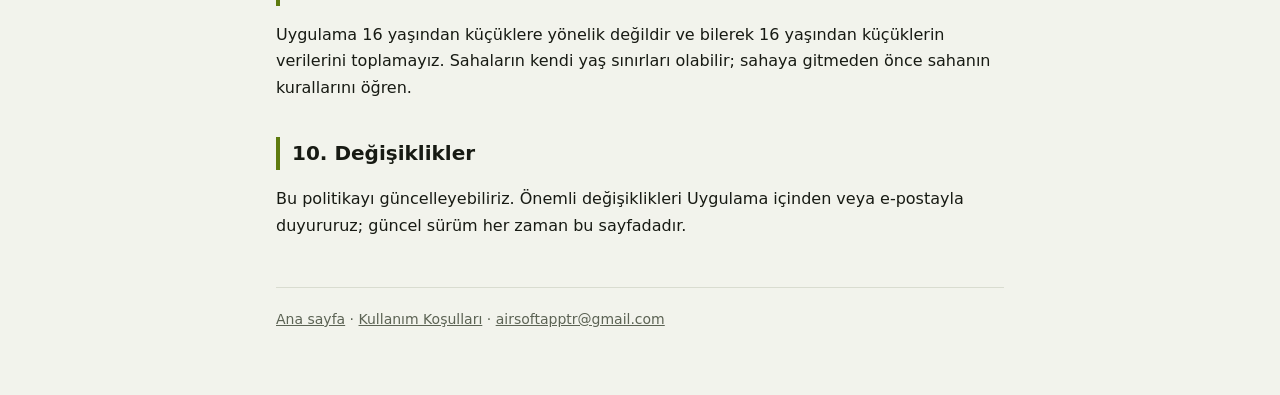
==== commit ce4fb08d: "Pazar: up to 8 photos" ====
--- a/gizlilik.html
+++ b/gizlilik.html
@@ -43,7 +43,7 @@
     <tr><td>Konum (enlem, boylam, yön, doğruluk)</td><td><strong>Yalnızca</strong> Harita'da konum paylaşımını açtığında</td><td>Takım arkadaşlarının veya maçtaki tarafının seni haritada görmesi</td></tr>
     <tr><td>Telsiz mesajları (metin, kanal, gönderim zamanı)</td><td>Telsiz'de mesaj gönderdiğinde</td><td>Mesajını kanaldaki oyunculara iletmek. Küfürler sunucuda yıldızlanır.</td></tr>
     <tr><td>Şikâyet ettiğin mesajlar ve nedeni; engellediğin oyuncular</td><td>Bir mesajı şikâyet ettiğinde veya bir oyuncuyu engellediğinde</td><td>Kötüye kullanımı önlemek; şikâyet ettiğin mesajı ve engellediğin oyuncunun mesajlarını sana göstermemek. Üç farklı kişinin şikâyet ettiği mesaj herkesten gizlenir.</td></tr>
-    <tr><td>Pazar ilanları: başlık, kategori, durum, fiyat, şehir, açıklama, en fazla 5 fotoğraf ve telefon numaran</td><td>Pazar'da ilan verdiğinde</td><td>İlanını diğer oyunculara göstermek ve alıcıların sana telefonla veya WhatsApp'tan ulaşabilmesi</td></tr>
+    <tr><td>Pazar ilanları: başlık, kategori, durum, fiyat, şehir, açıklama, en fazla 8 fotoğraf ve telefon numaran</td><td>Pazar'da ilan verdiğinde</td><td>İlanını diğer oyunculara göstermek ve alıcıların sana telefonla veya WhatsApp'tan ulaşabilmesi</td></tr>
     <tr><td>Şikâyet ettiğin ilanlar ve nedeni</td><td>Bir ilanı şikâyet ettiğinde</td><td>Kötüye kullanımı önlemek. Üç farklı kişinin şikâyet ettiği ilan herkesten gizlenir.</td></tr>
     <tr><td>Harita işaretleri (düşman, zırhlı araç) ve konumları</td><td>Haritaya işaret koyduğunda</td><td>İşareti takımına veya tarafına göstermek</td></tr>
     <tr><td>Teknik kayıtlar (IP adresi, cihaz/uygulama sürümü, istek zamanları)</td><td>Sunucuya her bağlandığında</td><td>Hizmeti çalıştırmak, güvenliği sağlamak ve hataları gidermek</td></tr>
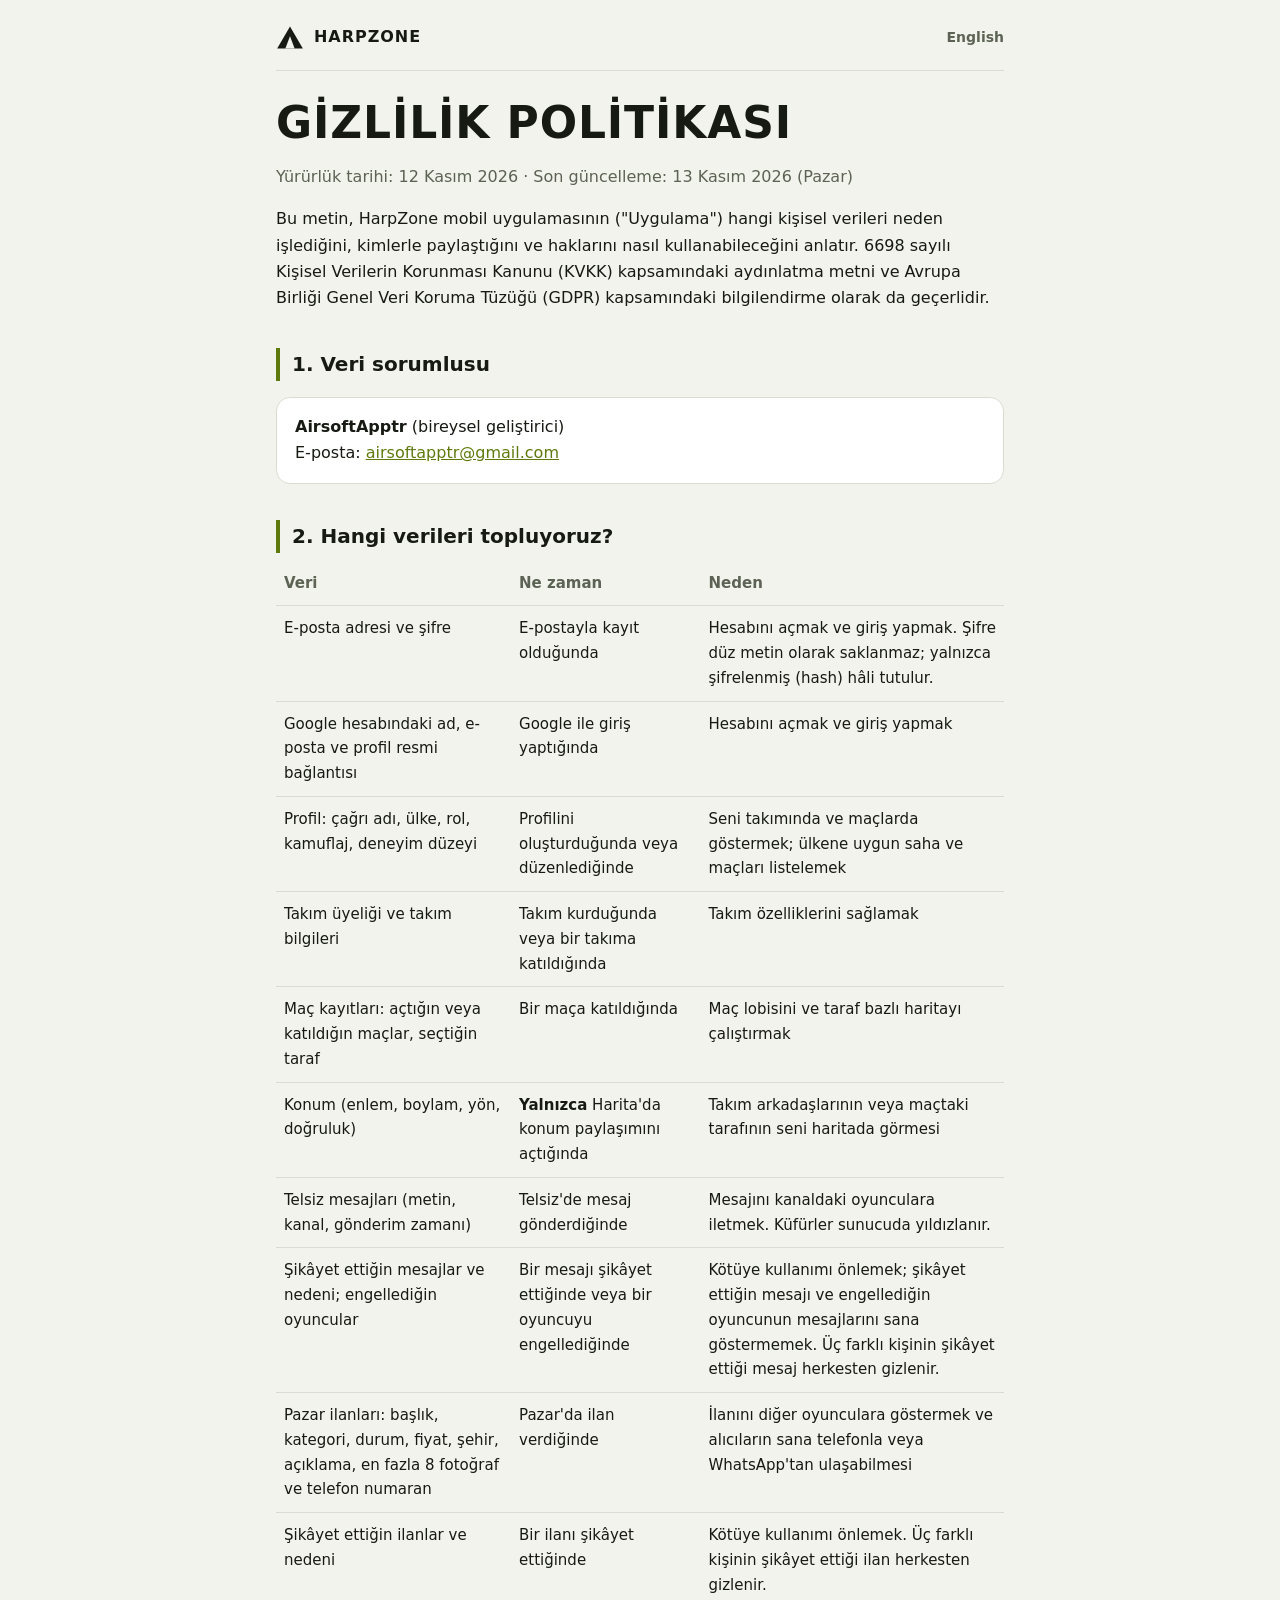
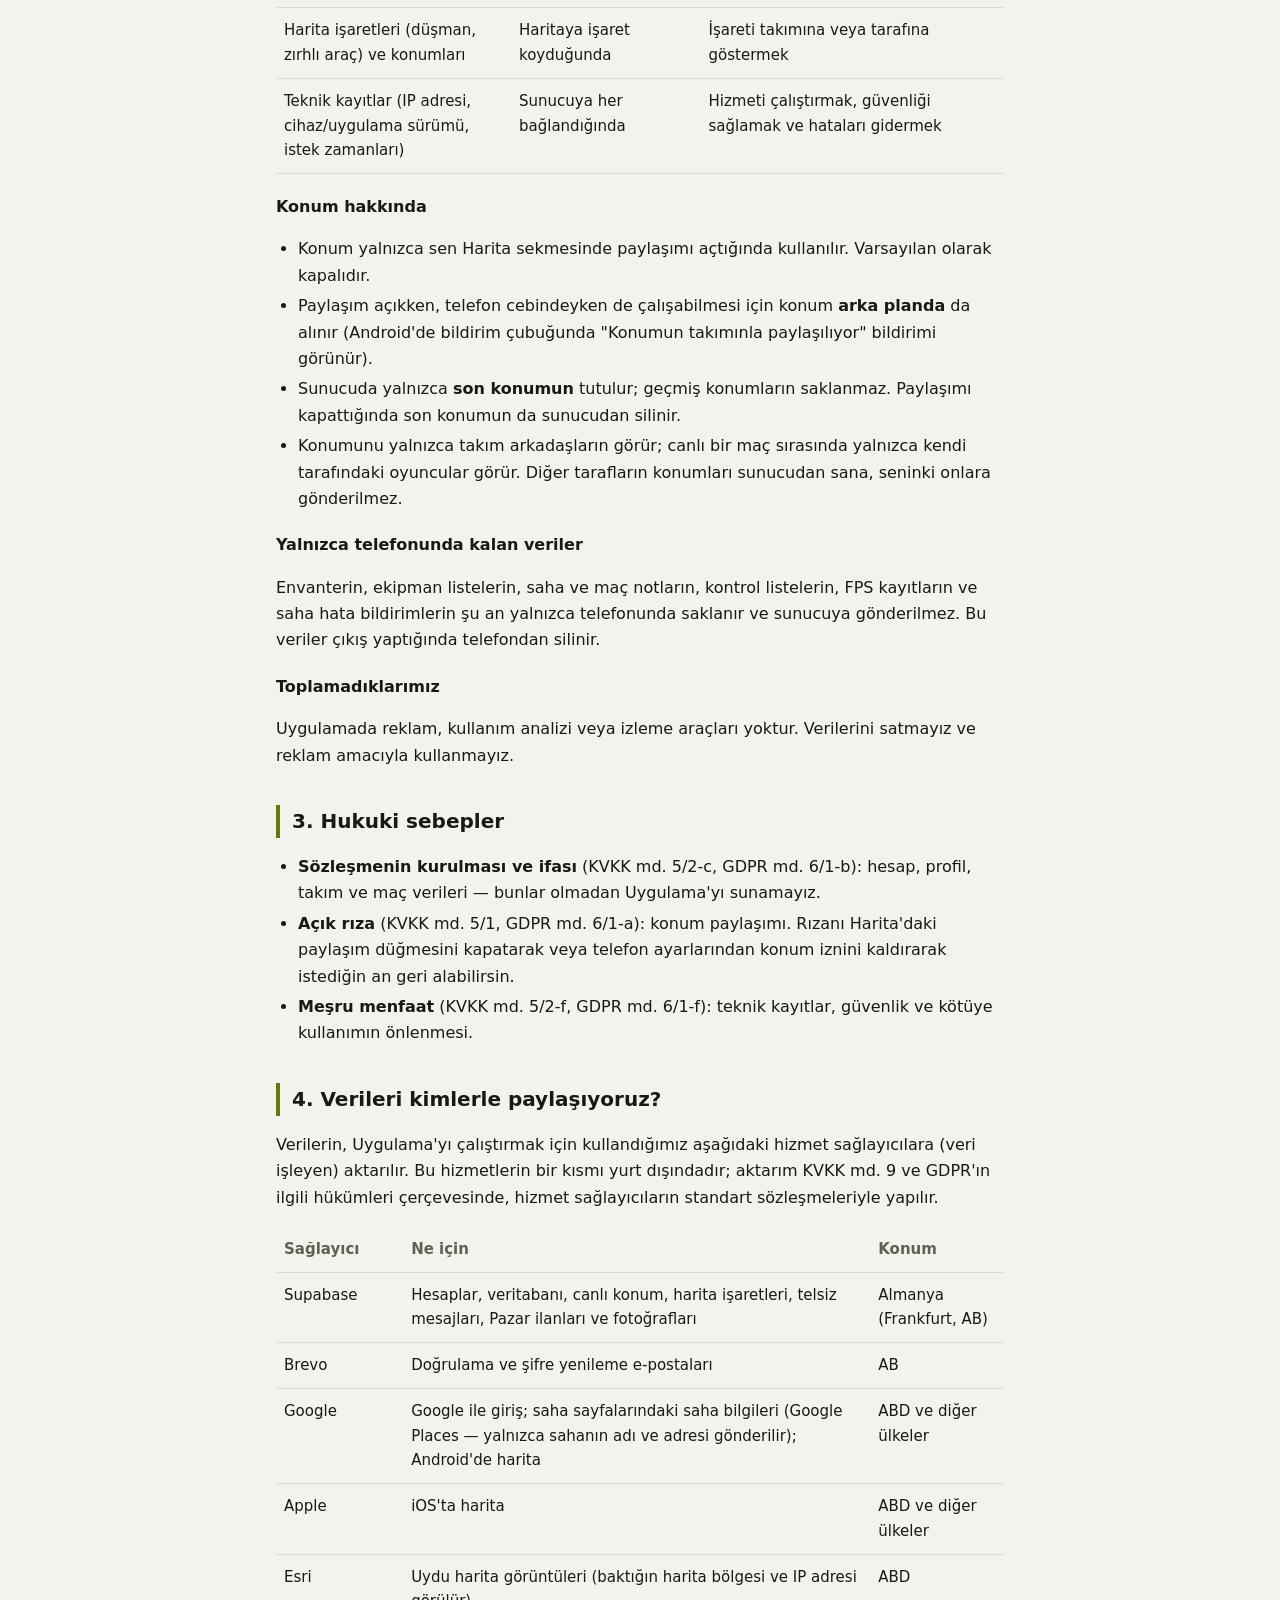
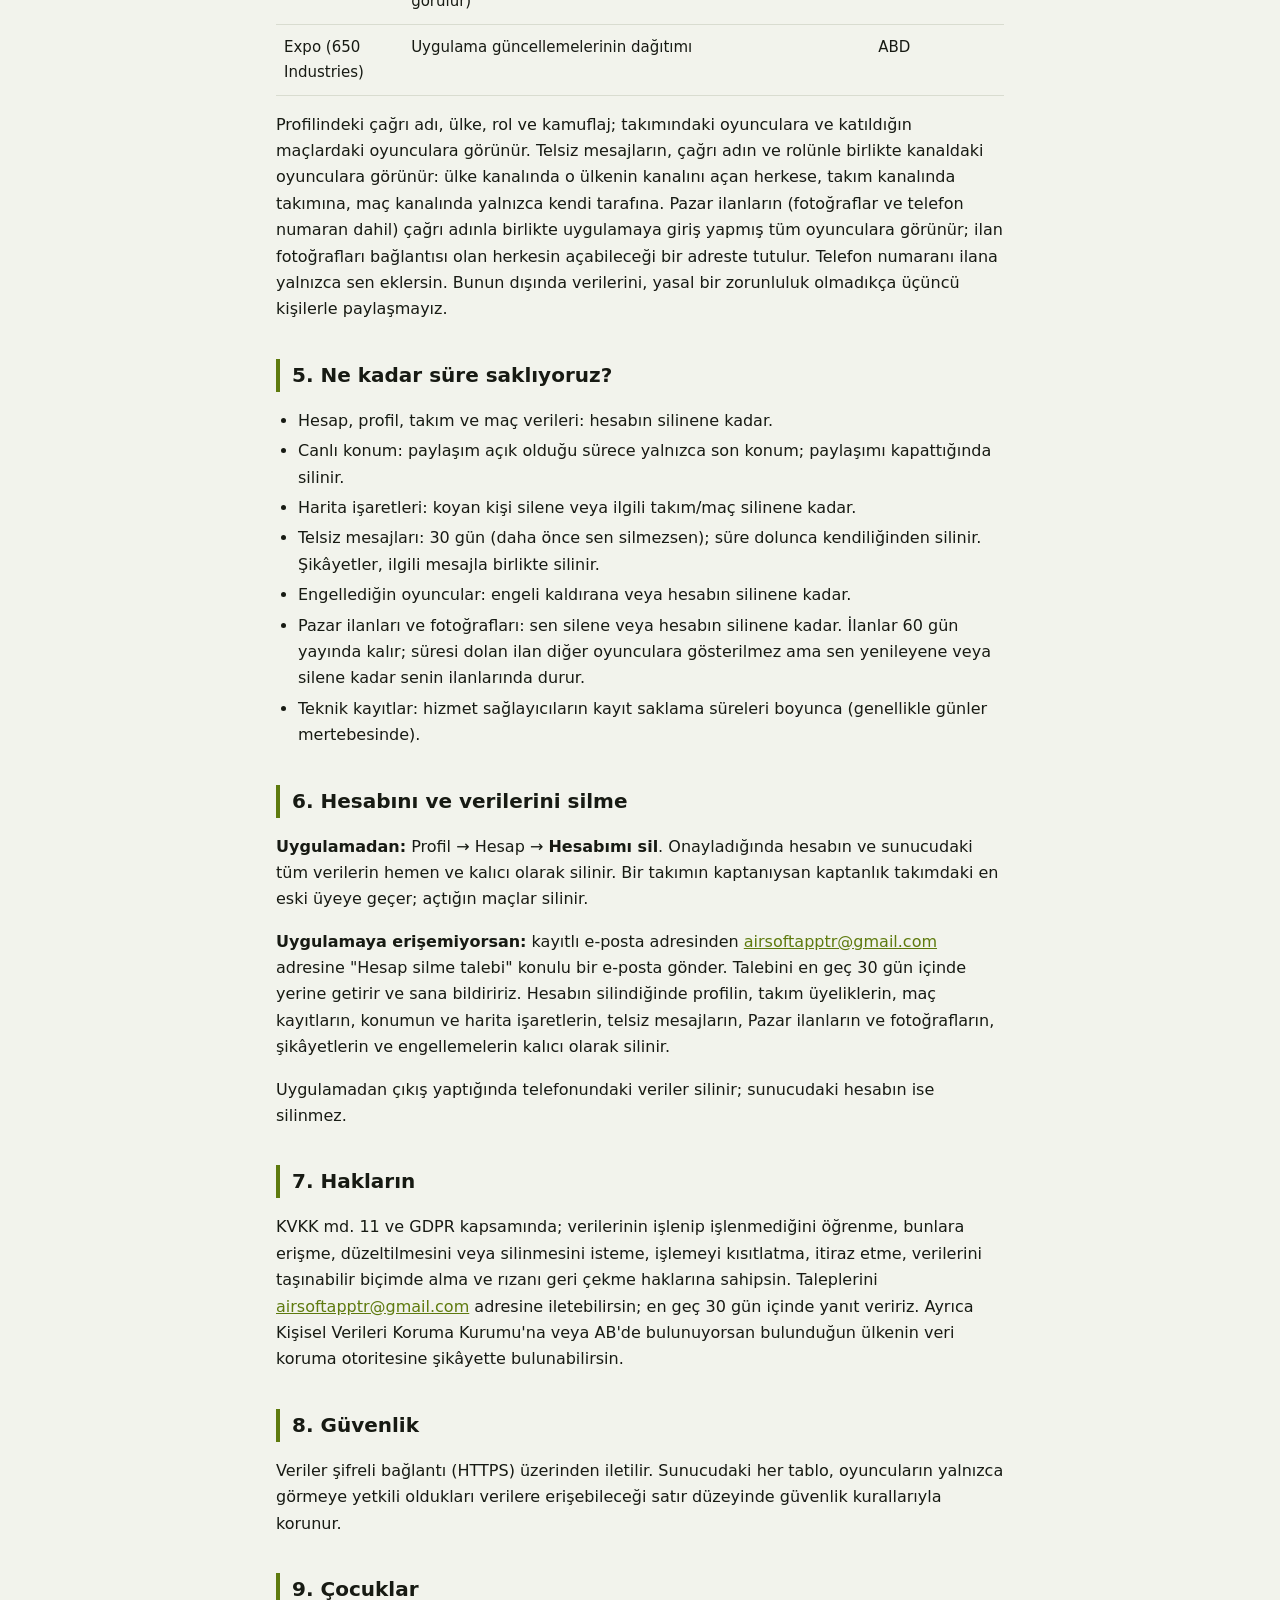
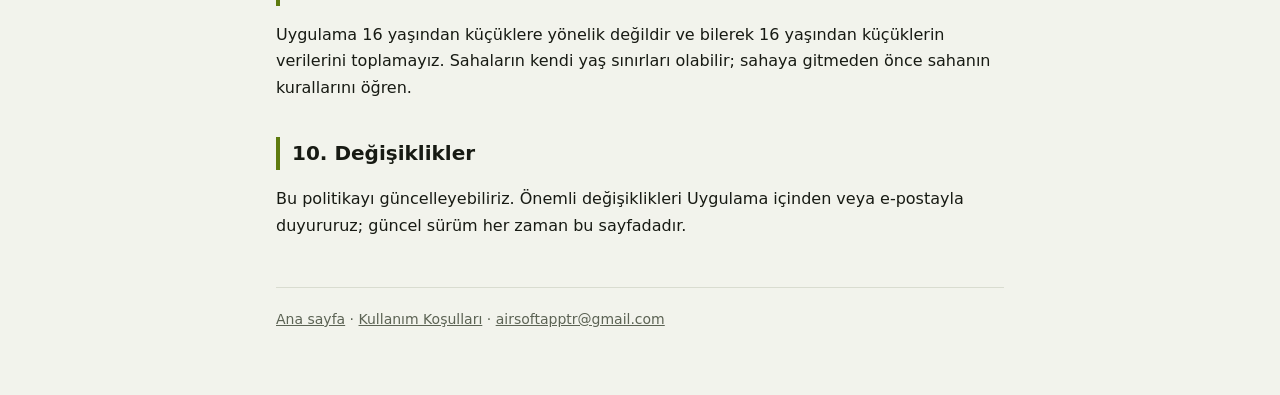
==== commit ef9e4341: "Name: HarpZone" ====
--- a/gizlilik.html
+++ b/gizlilik.html
@@ -3,8 +3,8 @@
 <head>
 <meta charset="utf-8">
 <meta name="viewport" content="width=device-width, initial-scale=1">
-<title>Gizlilik Politikası · Airsoft App</title>
-<meta name="description" content="Airsoft App gizlilik politikası ve KVKK aydınlatma metni.">
+<title>Gizlilik Politikası · HarpZone</title>
+<meta name="description" content="HarpZone gizlilik politikası ve KVKK aydınlatma metni.">
 <link rel="stylesheet" href="style.css">
 </head>
 <body>
@@ -12,7 +12,7 @@
   <header class="top">
     <a class="brand" href="index.html">
       <svg viewBox="0 0 96 84" aria-hidden="true"><path d="M48 4 L92 80 H4 Z" fill="currentColor"/><path d="M48 38 L64 80 H32 Z" fill="var(--bg)"/></svg>
-      Airsoft App
+      HarpZone
     </a>
     <nav class="lang"><a href="privacy.html" hreflang="en">English</a></nav>
   </header>
@@ -20,7 +20,7 @@
   <h1>Gizlilik Politikası</h1>
   <p class="muted">Yürürlük tarihi: 12 Kasım 2026 · Son güncelleme: 13 Kasım 2026 (Pazar)</p>
 
-  <p>Bu metin, Airsoft App mobil uygulamasının ("Uygulama") hangi kişisel verileri neden işlediğini,
+  <p>Bu metin, HarpZone mobil uygulamasının ("Uygulama") hangi kişisel verileri neden işlediğini,
   kimlerle paylaştığını ve haklarını nasıl kullanabileceğini anlatır. 6698 sayılı Kişisel Verilerin
   Korunması Kanunu (KVKK) kapsamındaki aydınlatma metni ve Avrupa Birliği Genel Veri Koruma Tüzüğü
   (GDPR) kapsamındaki bilgilendirme olarak da geçerlidir.</p>
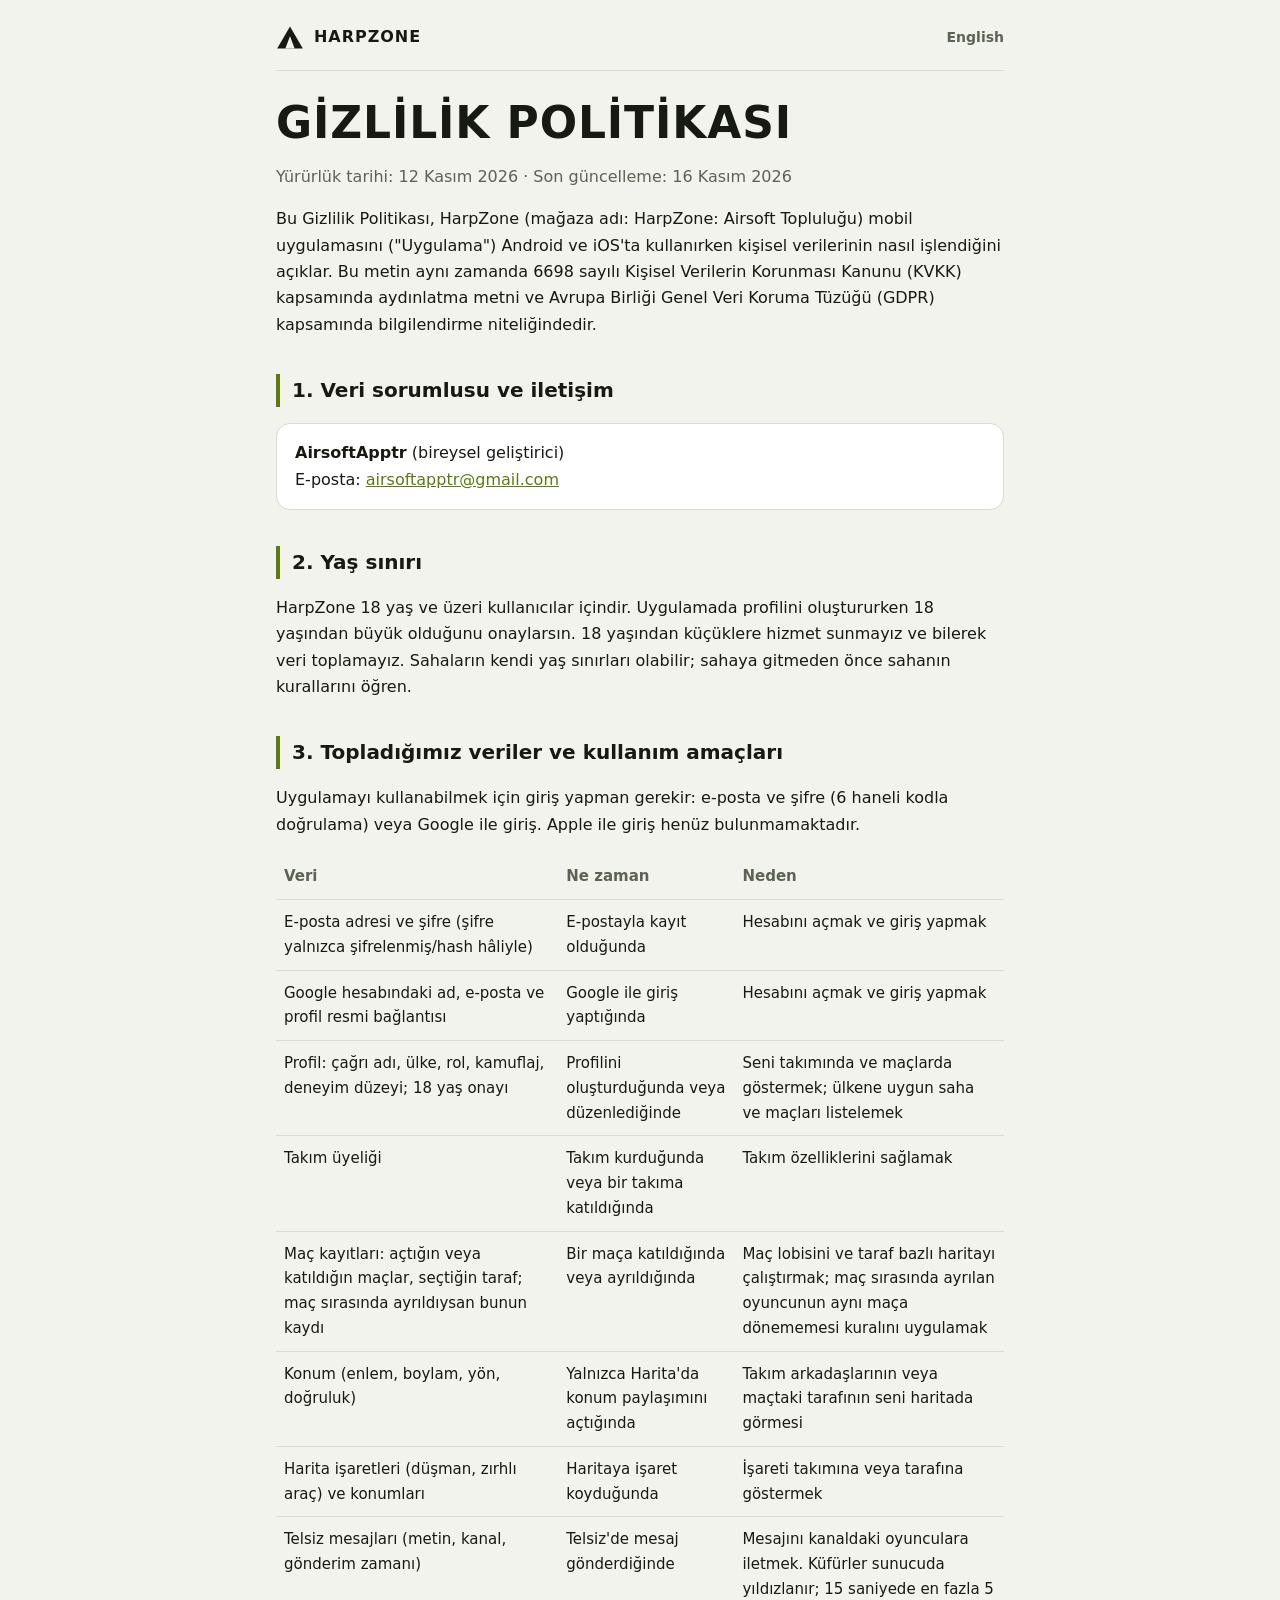
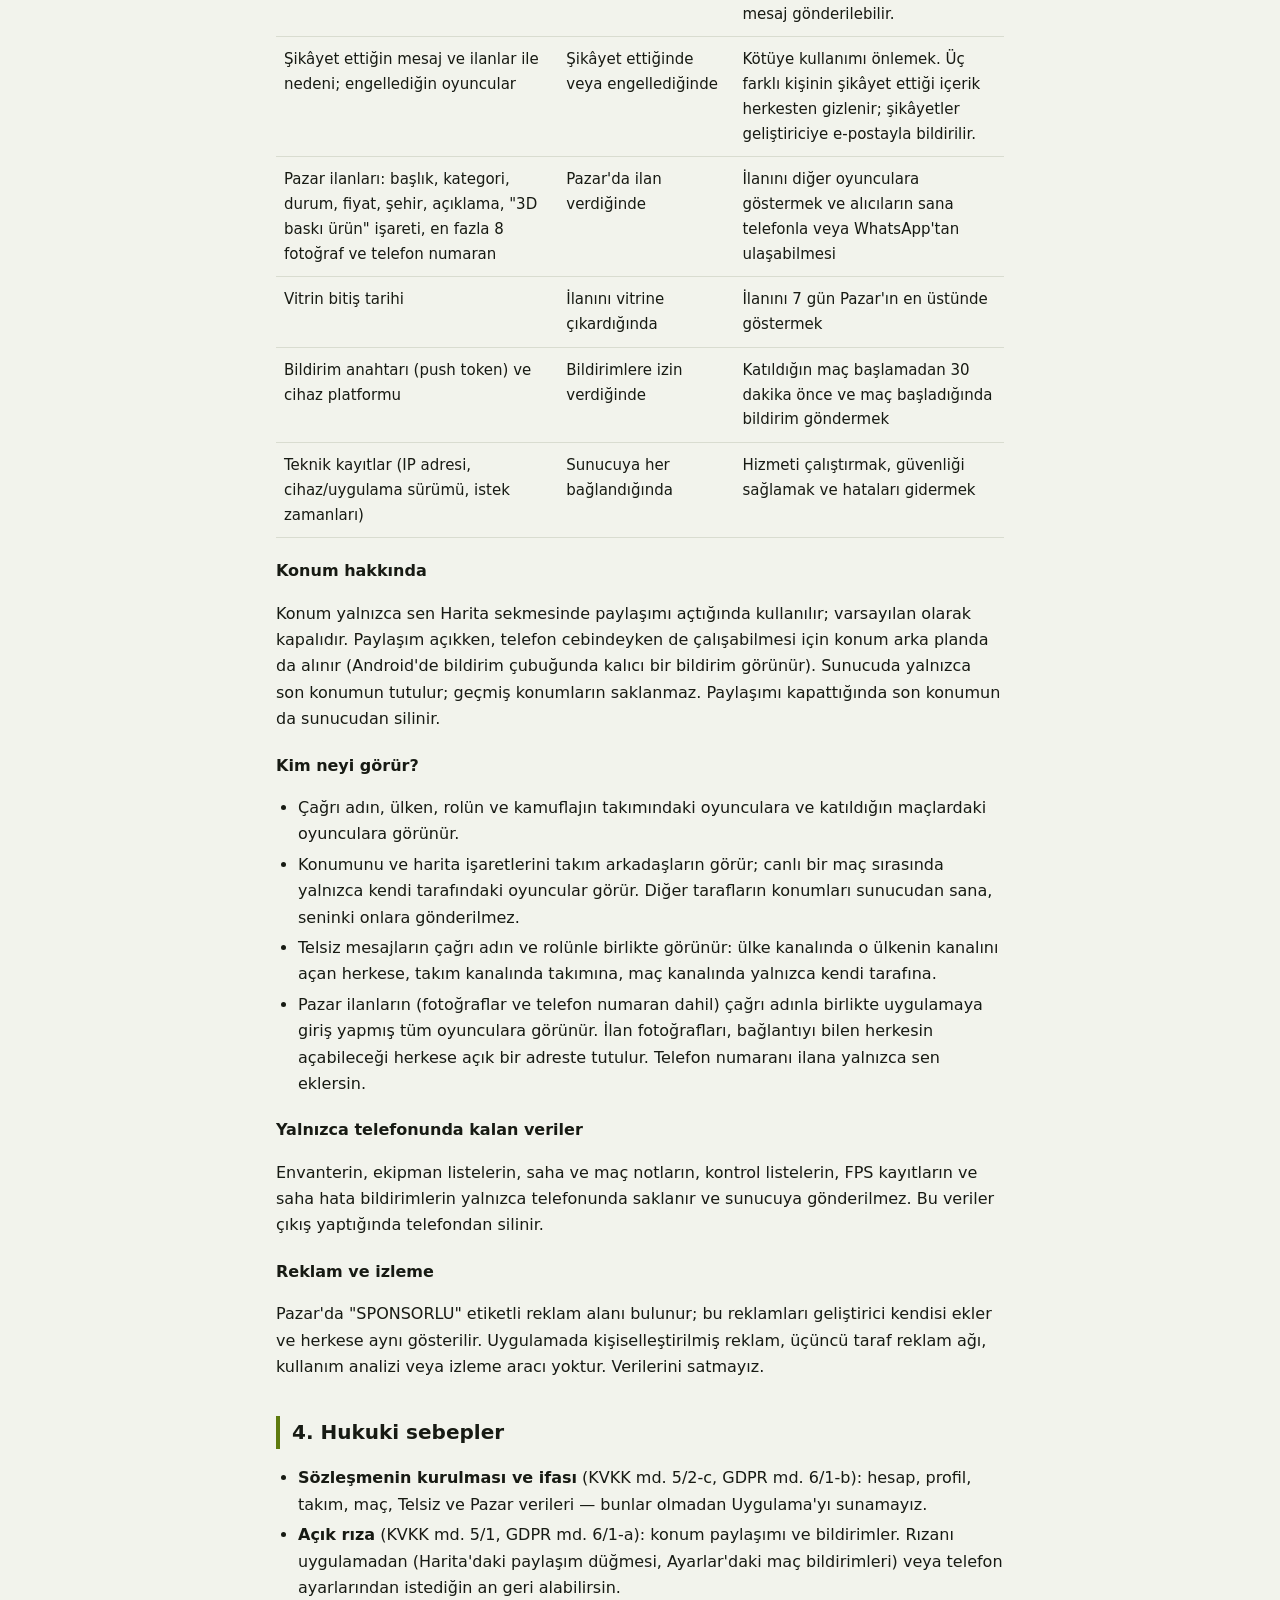
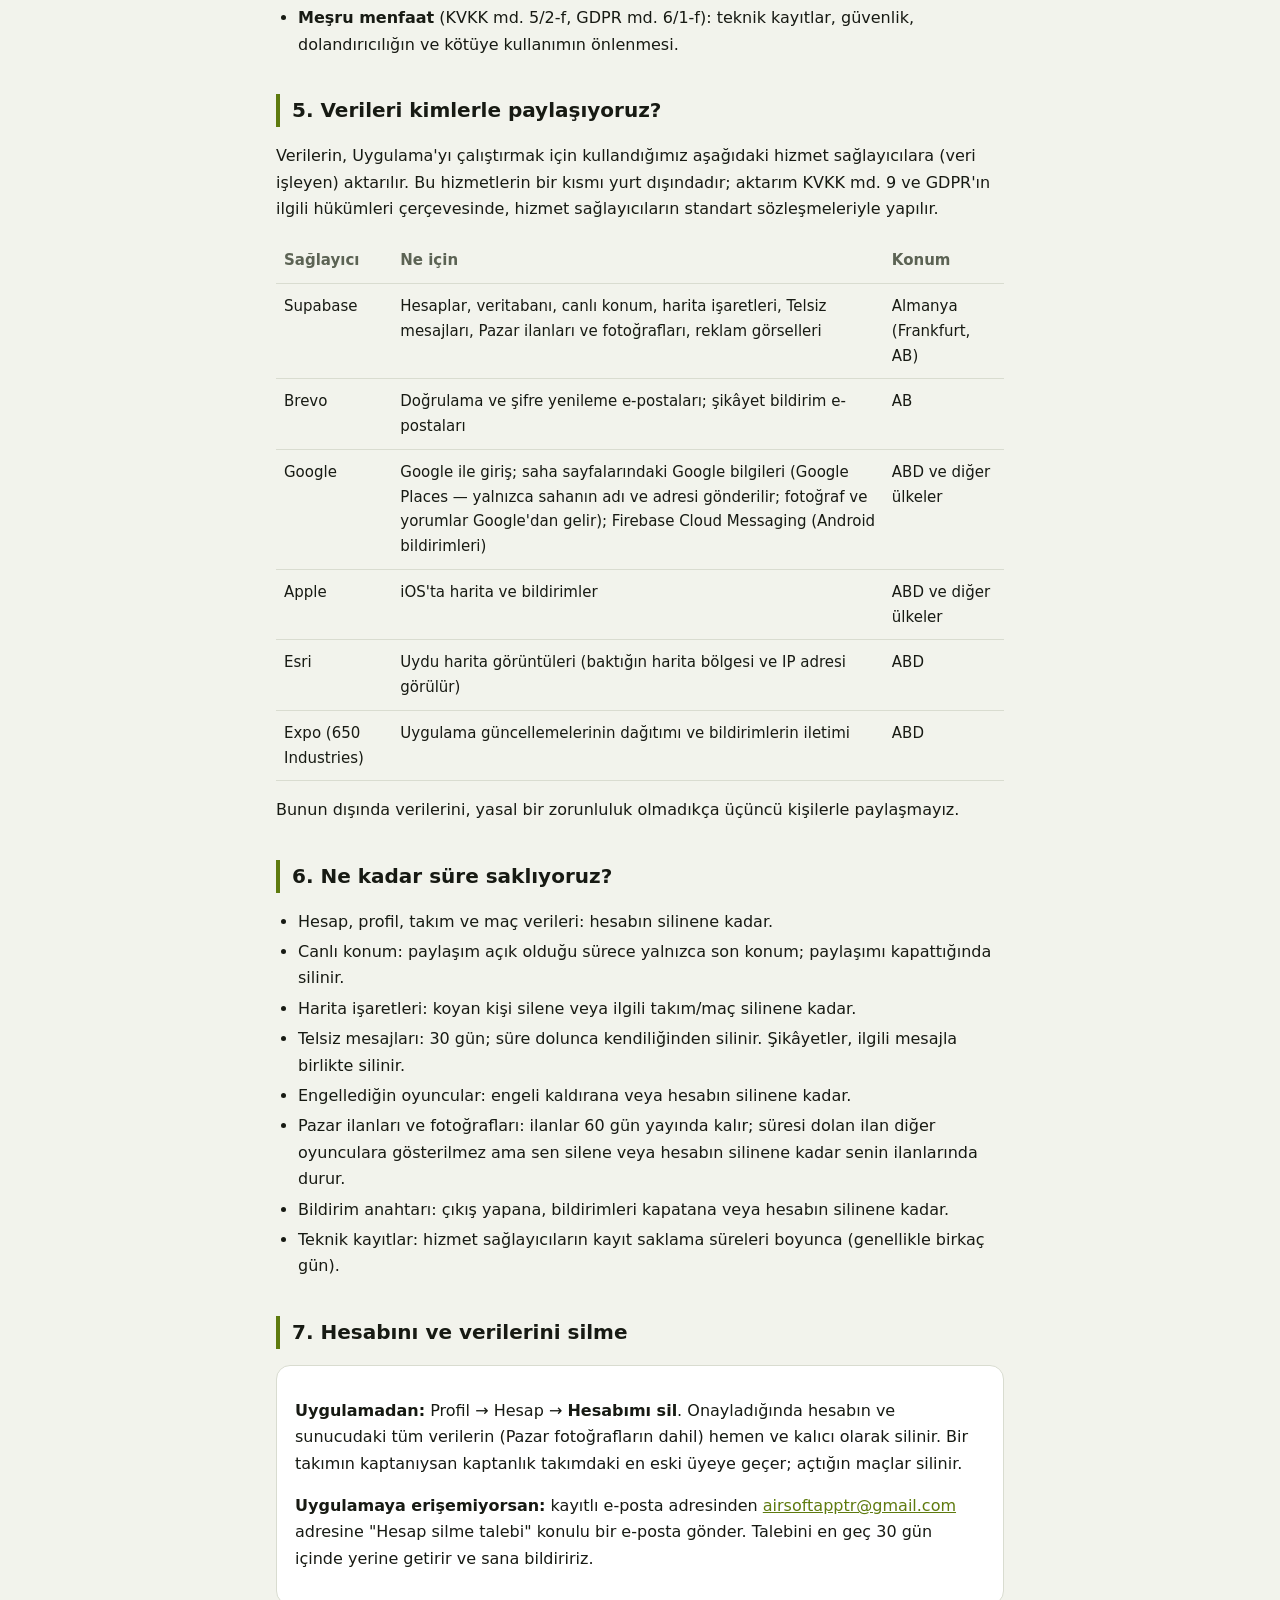
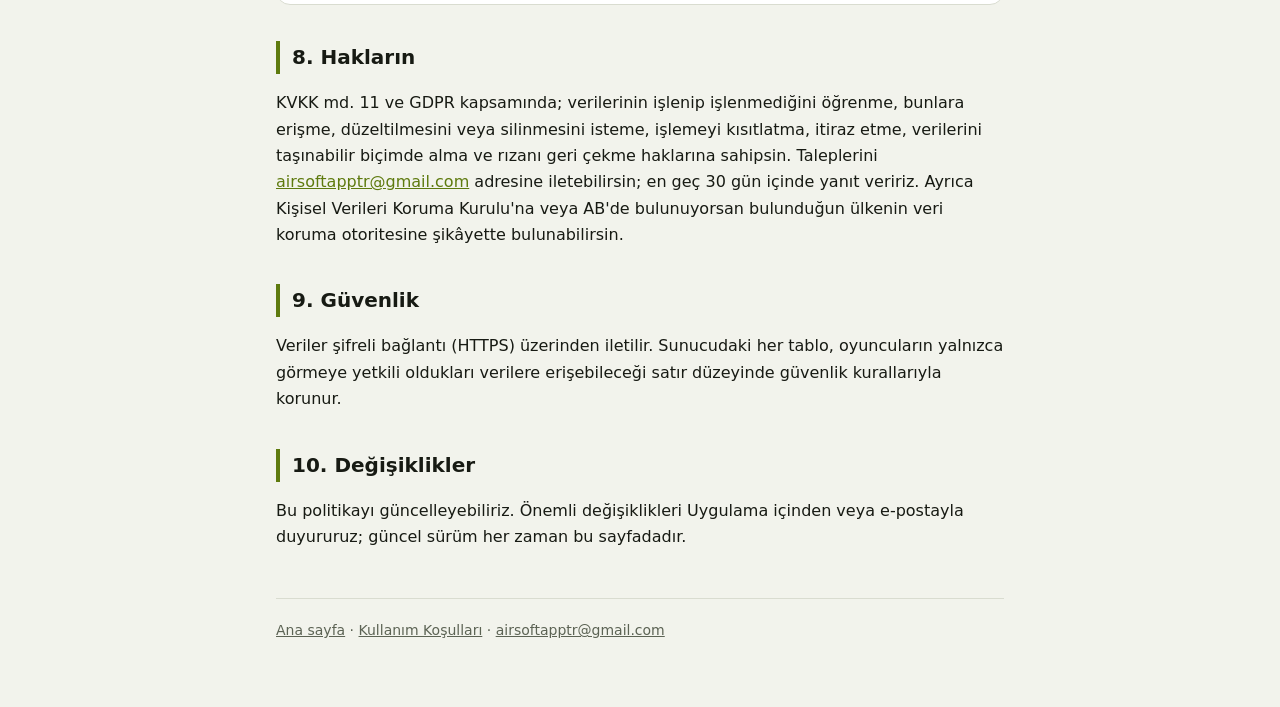
==== commit be96edd2: "Privacy and terms: age 18, ads, notifications, vitrin, 3D" ====
--- a/gizlilik.html
+++ b/gizlilik.html
@@ -18,128 +18,131 @@
   </header>
 
   <h1>Gizlilik Politikası</h1>
-  <p class="muted">Yürürlük tarihi: 12 Kasım 2026 · Son güncelleme: 13 Kasım 2026 (Pazar)</p>
+  <p class="muted">Yürürlük tarihi: 12 Kasım 2026 · Son güncelleme: 16 Kasım 2026</p>
 
-  <p>Bu metin, HarpZone mobil uygulamasının ("Uygulama") hangi kişisel verileri neden işlediğini,
-  kimlerle paylaştığını ve haklarını nasıl kullanabileceğini anlatır. 6698 sayılı Kişisel Verilerin
-  Korunması Kanunu (KVKK) kapsamındaki aydınlatma metni ve Avrupa Birliği Genel Veri Koruma Tüzüğü
-  (GDPR) kapsamındaki bilgilendirme olarak da geçerlidir.</p>
+  <p>Bu Gizlilik Politikası, HarpZone (mağaza adı: HarpZone: Airsoft Topluluğu) mobil uygulamasını
+  ("Uygulama") Android ve iOS'ta kullanırken kişisel verilerinin nasıl işlendiğini açıklar. Bu metin aynı
+  zamanda 6698 sayılı Kişisel Verilerin Korunması Kanunu (KVKK) kapsamında aydınlatma metni ve Avrupa Birliği
+  Genel Veri Koruma Tüzüğü (GDPR) kapsamında bilgilendirme niteliğindedir.</p>
 
-  <h2>1. Veri sorumlusu</h2>
+  <h2>1. Veri sorumlusu ve iletişim</h2>
   <div class="card">
     <strong>AirsoftApptr</strong> (bireysel geliştirici)<br>
     E-posta: <a href="mailto:airsoftapptr@gmail.com">airsoftapptr@gmail.com</a>
   </div>
 
-  <h2>2. Hangi verileri topluyoruz?</h2>
+  <h2>2. Yaş sınırı</h2>
+  <p>HarpZone 18 yaş ve üzeri kullanıcılar içindir. Uygulamada profilini oluştururken 18 yaşından büyük
+  olduğunu onaylarsın. 18 yaşından küçüklere hizmet sunmayız ve bilerek veri toplamayız. Sahaların kendi
+  yaş sınırları olabilir; sahaya gitmeden önce sahanın kurallarını öğren.</p>
+
+  <h2>3. Topladığımız veriler ve kullanım amaçları</h2>
+  <p>Uygulamayı kullanabilmek için giriş yapman gerekir: e-posta ve şifre (6 haneli kodla doğrulama) veya
+  Google ile giriş. Apple ile giriş henüz bulunmamaktadır.</p>
   <div class="table-scroll">
   <table>
-    <tr><th>Veri</th><th>Ne zaman</th><th>Neden</th></tr>
-    <tr><td>E-posta adresi ve şifre</td><td>E-postayla kayıt olduğunda</td><td>Hesabını açmak ve giriş yapmak. Şifre düz metin olarak saklanmaz; yalnızca şifrelenmiş (hash) hâli tutulur.</td></tr>
-    <tr><td>Google hesabındaki ad, e-posta ve profil resmi bağlantısı</td><td>Google ile giriş yaptığında</td><td>Hesabını açmak ve giriş yapmak</td></tr>
-    <tr><td>Profil: çağrı adı, ülke, rol, kamuflaj, deneyim düzeyi</td><td>Profilini oluşturduğunda veya düzenlediğinde</td><td>Seni takımında ve maçlarda göstermek; ülkene uygun saha ve maçları listelemek</td></tr>
-    <tr><td>Takım üyeliği ve takım bilgileri</td><td>Takım kurduğunda veya bir takıma katıldığında</td><td>Takım özelliklerini sağlamak</td></tr>
-    <tr><td>Maç kayıtları: açtığın veya katıldığın maçlar, seçtiğin taraf</td><td>Bir maça katıldığında</td><td>Maç lobisini ve taraf bazlı haritayı çalıştırmak</td></tr>
-    <tr><td>Konum (enlem, boylam, yön, doğruluk)</td><td><strong>Yalnızca</strong> Harita'da konum paylaşımını açtığında</td><td>Takım arkadaşlarının veya maçtaki tarafının seni haritada görmesi</td></tr>
-    <tr><td>Telsiz mesajları (metin, kanal, gönderim zamanı)</td><td>Telsiz'de mesaj gönderdiğinde</td><td>Mesajını kanaldaki oyunculara iletmek. Küfürler sunucuda yıldızlanır.</td></tr>
-    <tr><td>Şikâyet ettiğin mesajlar ve nedeni; engellediğin oyuncular</td><td>Bir mesajı şikâyet ettiğinde veya bir oyuncuyu engellediğinde</td><td>Kötüye kullanımı önlemek; şikâyet ettiğin mesajı ve engellediğin oyuncunun mesajlarını sana göstermemek. Üç farklı kişinin şikâyet ettiği mesaj herkesten gizlenir.</td></tr>
-    <tr><td>Pazar ilanları: başlık, kategori, durum, fiyat, şehir, açıklama, en fazla 8 fotoğraf ve telefon numaran</td><td>Pazar'da ilan verdiğinde</td><td>İlanını diğer oyunculara göstermek ve alıcıların sana telefonla veya WhatsApp'tan ulaşabilmesi</td></tr>
-    <tr><td>Şikâyet ettiğin ilanlar ve nedeni</td><td>Bir ilanı şikâyet ettiğinde</td><td>Kötüye kullanımı önlemek. Üç farklı kişinin şikâyet ettiği ilan herkesten gizlenir.</td></tr>
-    <tr><td>Harita işaretleri (düşman, zırhlı araç) ve konumları</td><td>Haritaya işaret koyduğunda</td><td>İşareti takımına veya tarafına göstermek</td></tr>
-    <tr><td>Teknik kayıtlar (IP adresi, cihaz/uygulama sürümü, istek zamanları)</td><td>Sunucuya her bağlandığında</td><td>Hizmeti çalıştırmak, güvenliği sağlamak ve hataları gidermek</td></tr>
+    <thead><tr><th>Veri</th><th>Ne zaman</th><th>Neden</th></tr></thead>
+    <tbody>
+      <tr><td>E-posta adresi ve şifre (şifre yalnızca şifrelenmiş/hash hâliyle)</td><td>E-postayla kayıt olduğunda</td><td>Hesabını açmak ve giriş yapmak</td></tr>
+      <tr><td>Google hesabındaki ad, e-posta ve profil resmi bağlantısı</td><td>Google ile giriş yaptığında</td><td>Hesabını açmak ve giriş yapmak</td></tr>
+      <tr><td>Profil: çağrı adı, ülke, rol, kamuflaj, deneyim düzeyi; 18 yaş onayı</td><td>Profilini oluşturduğunda veya düzenlediğinde</td><td>Seni takımında ve maçlarda göstermek; ülkene uygun saha ve maçları listelemek</td></tr>
+      <tr><td>Takım üyeliği</td><td>Takım kurduğunda veya bir takıma katıldığında</td><td>Takım özelliklerini sağlamak</td></tr>
+      <tr><td>Maç kayıtları: açtığın veya katıldığın maçlar, seçtiğin taraf; maç sırasında ayrıldıysan bunun kaydı</td><td>Bir maça katıldığında veya ayrıldığında</td><td>Maç lobisini ve taraf bazlı haritayı çalıştırmak; maç sırasında ayrılan oyuncunun aynı maça dönememesi kuralını uygulamak</td></tr>
+      <tr><td>Konum (enlem, boylam, yön, doğruluk)</td><td>Yalnızca Harita'da konum paylaşımını açtığında</td><td>Takım arkadaşlarının veya maçtaki tarafının seni haritada görmesi</td></tr>
+      <tr><td>Harita işaretleri (düşman, zırhlı araç) ve konumları</td><td>Haritaya işaret koyduğunda</td><td>İşareti takımına veya tarafına göstermek</td></tr>
+      <tr><td>Telsiz mesajları (metin, kanal, gönderim zamanı)</td><td>Telsiz'de mesaj gönderdiğinde</td><td>Mesajını kanaldaki oyunculara iletmek. Küfürler sunucuda yıldızlanır; 15 saniyede en fazla 5 mesaj gönderilebilir.</td></tr>
+      <tr><td>Şikâyet ettiğin mesaj ve ilanlar ile nedeni; engellediğin oyuncular</td><td>Şikâyet ettiğinde veya engellediğinde</td><td>Kötüye kullanımı önlemek. Üç farklı kişinin şikâyet ettiği içerik herkesten gizlenir; şikâyetler geliştiriciye e-postayla bildirilir.</td></tr>
+      <tr><td>Pazar ilanları: başlık, kategori, durum, fiyat, şehir, açıklama, "3D baskı ürün" işareti, en fazla 8 fotoğraf ve telefon numaran</td><td>Pazar'da ilan verdiğinde</td><td>İlanını diğer oyunculara göstermek ve alıcıların sana telefonla veya WhatsApp'tan ulaşabilmesi</td></tr>
+      <tr><td>Vitrin bitiş tarihi</td><td>İlanını vitrine çıkardığında</td><td>İlanını 7 gün Pazar'ın en üstünde göstermek</td></tr>
+      <tr><td>Bildirim anahtarı (push token) ve cihaz platformu</td><td>Bildirimlere izin verdiğinde</td><td>Katıldığın maç başlamadan 30 dakika önce ve maç başladığında bildirim göndermek</td></tr>
+      <tr><td>Teknik kayıtlar (IP adresi, cihaz/uygulama sürümü, istek zamanları)</td><td>Sunucuya her bağlandığında</td><td>Hizmeti çalıştırmak, güvenliği sağlamak ve hataları gidermek</td></tr>
+    </tbody>
   </table>
   </div>
 
   <h3>Konum hakkında</h3>
+  <p>Konum yalnızca sen Harita sekmesinde paylaşımı açtığında kullanılır; varsayılan olarak kapalıdır.
+  Paylaşım açıkken, telefon cebindeyken de çalışabilmesi için konum arka planda da alınır (Android'de
+  bildirim çubuğunda kalıcı bir bildirim görünür). Sunucuda yalnızca son konumun tutulur; geçmiş konumların
+  saklanmaz. Paylaşımı kapattığında son konumun da sunucudan silinir.</p>
+
+  <h3>Kim neyi görür?</h3>
   <ul>
-    <li>Konum yalnızca sen Harita sekmesinde paylaşımı açtığında kullanılır. Varsayılan olarak kapalıdır.</li>
-    <li>Paylaşım açıkken, telefon cebindeyken de çalışabilmesi için konum <strong>arka planda</strong> da
-      alınır (Android'de bildirim çubuğunda "Konumun takımınla paylaşılıyor" bildirimi görünür).</li>
-    <li>Sunucuda yalnızca <strong>son konumun</strong> tutulur; geçmiş konumların saklanmaz.
-      Paylaşımı kapattığında son konumun da sunucudan silinir.</li>
-    <li>Konumunu yalnızca takım arkadaşların görür; canlı bir maç sırasında yalnızca kendi tarafındaki
-      oyuncular görür. Diğer tarafların konumları sunucudan sana, seninki onlara gönderilmez.</li>
+    <li>Çağrı adın, ülken, rolün ve kamuflajın takımındaki oyunculara ve katıldığın maçlardaki oyunculara görünür.</li>
+    <li>Konumunu ve harita işaretlerini takım arkadaşların görür; canlı bir maç sırasında yalnızca kendi tarafındaki oyuncular görür. Diğer tarafların konumları sunucudan sana, seninki onlara gönderilmez.</li>
+    <li>Telsiz mesajların çağrı adın ve rolünle birlikte görünür: ülke kanalında o ülkenin kanalını açan herkese, takım kanalında takımına, maç kanalında yalnızca kendi tarafına.</li>
+    <li>Pazar ilanların (fotoğraflar ve telefon numaran dahil) çağrı adınla birlikte uygulamaya giriş yapmış tüm oyunculara görünür. İlan fotoğrafları, bağlantıyı bilen herkesin açabileceği herkese açık bir adreste tutulur. Telefon numaranı ilana yalnızca sen eklersin.</li>
   </ul>
 
   <h3>Yalnızca telefonunda kalan veriler</h3>
   <p>Envanterin, ekipman listelerin, saha ve maç notların, kontrol listelerin, FPS kayıtların ve saha hata
-  bildirimlerin şu an yalnızca telefonunda saklanır ve sunucuya gönderilmez. Bu veriler çıkış yaptığında
+  bildirimlerin yalnızca telefonunda saklanır ve sunucuya gönderilmez. Bu veriler çıkış yaptığında
   telefondan silinir.</p>
 
-  <h3>Toplamadıklarımız</h3>
-  <p>Uygulamada reklam, kullanım analizi veya izleme araçları yoktur. Verilerini satmayız ve reklam amacıyla
-  kullanmayız.</p>
+  <h3>Reklam ve izleme</h3>
+  <p>Pazar'da "SPONSORLU" etiketli reklam alanı bulunur; bu reklamları geliştirici kendisi ekler ve herkese
+  aynı gösterilir. Uygulamada kişiselleştirilmiş reklam, üçüncü taraf reklam ağı, kullanım analizi veya
+  izleme aracı yoktur. Verilerini satmayız.</p>
 
-  <h2>3. Hukuki sebepler</h2>
+  <h2>4. Hukuki sebepler</h2>
   <ul>
-    <li><strong>Sözleşmenin kurulması ve ifası</strong> (KVKK md. 5/2-c, GDPR md. 6/1-b): hesap, profil,
-      takım ve maç verileri — bunlar olmadan Uygulama'yı sunamayız.</li>
-    <li><strong>Açık rıza</strong> (KVKK md. 5/1, GDPR md. 6/1-a): konum paylaşımı. Rızanı Harita'daki
-      paylaşım düğmesini kapatarak veya telefon ayarlarından konum iznini kaldırarak istediğin an geri
-      alabilirsin.</li>
-    <li><strong>Meşru menfaat</strong> (KVKK md. 5/2-f, GDPR md. 6/1-f): teknik kayıtlar, güvenlik ve
-      kötüye kullanımın önlenmesi.</li>
+    <li><strong>Sözleşmenin kurulması ve ifası</strong> (KVKK md. 5/2-c, GDPR md. 6/1-b): hesap, profil, takım, maç, Telsiz ve Pazar verileri — bunlar olmadan Uygulama'yı sunamayız.</li>
+    <li><strong>Açık rıza</strong> (KVKK md. 5/1, GDPR md. 6/1-a): konum paylaşımı ve bildirimler. Rızanı uygulamadan (Harita'daki paylaşım düğmesi, Ayarlar'daki maç bildirimleri) veya telefon ayarlarından istediğin an geri alabilirsin.</li>
+    <li><strong>Meşru menfaat</strong> (KVKK md. 5/2-f, GDPR md. 6/1-f): teknik kayıtlar, güvenlik, dolandırıcılığın ve kötüye kullanımın önlenmesi.</li>
   </ul>
 
-  <h2>4. Verileri kimlerle paylaşıyoruz?</h2>
+  <h2>5. Verileri kimlerle paylaşıyoruz?</h2>
   <p>Verilerin, Uygulama'yı çalıştırmak için kullandığımız aşağıdaki hizmet sağlayıcılara (veri işleyen)
   aktarılır. Bu hizmetlerin bir kısmı yurt dışındadır; aktarım KVKK md. 9 ve GDPR'ın ilgili hükümleri
   çerçevesinde, hizmet sağlayıcıların standart sözleşmeleriyle yapılır.</p>
   <div class="table-scroll">
   <table>
-    <tr><th>Sağlayıcı</th><th>Ne için</th><th>Konum</th></tr>
-    <tr><td>Supabase</td><td>Hesaplar, veritabanı, canlı konum, harita işaretleri, telsiz mesajları, Pazar ilanları ve fotoğrafları</td><td>Almanya (Frankfurt, AB)</td></tr>
-    <tr><td>Brevo</td><td>Doğrulama ve şifre yenileme e-postaları</td><td>AB</td></tr>
-    <tr><td>Google</td><td>Google ile giriş; saha sayfalarındaki saha bilgileri (Google Places — yalnızca sahanın adı ve adresi gönderilir); Android'de harita</td><td>ABD ve diğer ülkeler</td></tr>
-    <tr><td>Apple</td><td>iOS'ta harita</td><td>ABD ve diğer ülkeler</td></tr>
-    <tr><td>Esri</td><td>Uydu harita görüntüleri (baktığın harita bölgesi ve IP adresi görülür)</td><td>ABD</td></tr>
-    <tr><td>Expo (650 Industries)</td><td>Uygulama güncellemelerinin dağıtımı</td><td>ABD</td></tr>
+    <thead><tr><th>Sağlayıcı</th><th>Ne için</th><th>Konum</th></tr></thead>
+    <tbody>
+      <tr><td>Supabase</td><td>Hesaplar, veritabanı, canlı konum, harita işaretleri, Telsiz mesajları, Pazar ilanları ve fotoğrafları, reklam görselleri</td><td>Almanya (Frankfurt, AB)</td></tr>
+      <tr><td>Brevo</td><td>Doğrulama ve şifre yenileme e-postaları; şikâyet bildirim e-postaları</td><td>AB</td></tr>
+      <tr><td>Google</td><td>Google ile giriş; saha sayfalarındaki Google bilgileri (Google Places — yalnızca sahanın adı ve adresi gönderilir; fotoğraf ve yorumlar Google'dan gelir); Firebase Cloud Messaging (Android bildirimleri)</td><td>ABD ve diğer ülkeler</td></tr>
+      <tr><td>Apple</td><td>iOS'ta harita ve bildirimler</td><td>ABD ve diğer ülkeler</td></tr>
+      <tr><td>Esri</td><td>Uydu harita görüntüleri (baktığın harita bölgesi ve IP adresi görülür)</td><td>ABD</td></tr>
+      <tr><td>Expo (650 Industries)</td><td>Uygulama güncellemelerinin dağıtımı ve bildirimlerin iletimi</td><td>ABD</td></tr>
+    </tbody>
   </table>
   </div>
-  <p>Profilindeki çağrı adı, ülke, rol ve kamuflaj; takımındaki oyunculara ve katıldığın maçlardaki
-  oyunculara görünür. Telsiz mesajların, çağrı adın ve rolünle birlikte kanaldaki oyunculara görünür: ülke
-  kanalında o ülkenin kanalını açan herkese, takım kanalında takımına, maç kanalında yalnızca kendi tarafına.
-  Pazar ilanların (fotoğraflar ve telefon numaran dahil) çağrı adınla birlikte uygulamaya giriş yapmış
-  tüm oyunculara görünür; ilan fotoğrafları bağlantısı olan herkesin açabileceği bir adreste tutulur.
-  Telefon numaranı ilana yalnızca sen eklersin. Bunun dışında verilerini, yasal bir zorunluluk olmadıkça üçüncü kişilerle paylaşmayız.</p>
+  <p>Bunun dışında verilerini, yasal bir zorunluluk olmadıkça üçüncü kişilerle paylaşmayız.</p>
 
-  <h2>5. Ne kadar süre saklıyoruz?</h2>
+  <h2>6. Ne kadar süre saklıyoruz?</h2>
   <ul>
     <li>Hesap, profil, takım ve maç verileri: hesabın silinene kadar.</li>
     <li>Canlı konum: paylaşım açık olduğu sürece yalnızca son konum; paylaşımı kapattığında silinir.</li>
     <li>Harita işaretleri: koyan kişi silene veya ilgili takım/maç silinene kadar.</li>
-    <li>Telsiz mesajları: 30 gün (daha önce sen silmezsen); süre dolunca kendiliğinden silinir. Şikâyetler, ilgili mesajla birlikte silinir.</li>
+    <li>Telsiz mesajları: 30 gün; süre dolunca kendiliğinden silinir. Şikâyetler, ilgili mesajla birlikte silinir.</li>
     <li>Engellediğin oyuncular: engeli kaldırana veya hesabın silinene kadar.</li>
-    <li>Pazar ilanları ve fotoğrafları: sen silene veya hesabın silinene kadar. İlanlar 60 gün yayında kalır; süresi
-      dolan ilan diğer oyunculara gösterilmez ama sen yenileyene veya silene kadar senin ilanlarında durur.</li>
-    <li>Teknik kayıtlar: hizmet sağlayıcıların kayıt saklama süreleri boyunca (genellikle günler mertebesinde).</li>
+    <li>Pazar ilanları ve fotoğrafları: ilanlar 60 gün yayında kalır; süresi dolan ilan diğer oyunculara gösterilmez ama sen silene veya hesabın silinene kadar senin ilanlarında durur.</li>
+    <li>Bildirim anahtarı: çıkış yapana, bildirimleri kapatana veya hesabın silinene kadar.</li>
+    <li>Teknik kayıtlar: hizmet sağlayıcıların kayıt saklama süreleri boyunca (genellikle birkaç gün).</li>
   </ul>
 
-  <h2 id="hesap-silme">6. Hesabını ve verilerini silme</h2>
-  <p><strong>Uygulamadan:</strong> Profil → Hesap → <strong>Hesabımı sil</strong>. Onayladığında hesabın ve
-  sunucudaki tüm verilerin hemen ve kalıcı olarak silinir. Bir takımın kaptanıysan kaptanlık takımdaki en eski
-  üyeye geçer; açtığın maçlar silinir.</p>
-  <p><strong>Uygulamaya erişemiyorsan:</strong> kayıtlı e-posta adresinden
-  <a href="mailto:airsoftapptr@gmail.com?subject=Hesap%20silme%20talebi">airsoftapptr@gmail.com</a>
-  adresine "Hesap silme talebi" konulu bir e-posta gönder. Talebini en geç 30 gün içinde yerine getirir
-  ve sana bildiririz. Hesabın silindiğinde profilin, takım üyeliklerin, maç kayıtların, konumun ve harita
-  işaretlerin, telsiz mesajların, Pazar ilanların ve fotoğrafların, şikâyetlerin ve engellemelerin kalıcı olarak silinir.</p>
-  <p>Uygulamadan çıkış yaptığında telefonundaki veriler silinir; sunucudaki hesabın ise silinmez.</p>
+  <h2 id="hesap-silme">7. Hesabını ve verilerini silme</h2>
+  <div class="card">
+    <p><strong>Uygulamadan:</strong> Profil → Hesap → <strong>Hesabımı sil</strong>. Onayladığında hesabın ve
+    sunucudaki tüm verilerin (Pazar fotoğrafların dahil) hemen ve kalıcı olarak silinir. Bir takımın
+    kaptanıysan kaptanlık takımdaki en eski üyeye geçer; açtığın maçlar silinir.</p>
+    <p><strong>Uygulamaya erişemiyorsan:</strong> kayıtlı e-posta adresinden
+    <a href="mailto:airsoftapptr@gmail.com?subject=Hesap%20silme%20talebi">airsoftapptr@gmail.com</a>
+    adresine "Hesap silme talebi" konulu bir e-posta gönder. Talebini en geç 30 gün içinde yerine getirir
+    ve sana bildiririz.</p>
+  </div>
 
-  <h2>7. Hakların</h2>
+  <h2>8. Hakların</h2>
   <p>KVKK md. 11 ve GDPR kapsamında; verilerinin işlenip işlenmediğini öğrenme, bunlara erişme, düzeltilmesini
   veya silinmesini isteme, işlemeyi kısıtlatma, itiraz etme, verilerini taşınabilir biçimde alma ve rızanı
   geri çekme haklarına sahipsin. Taleplerini <a href="mailto:airsoftapptr@gmail.com">airsoftapptr@gmail.com</a>
-  adresine iletebilirsin; en geç 30 gün içinde yanıt veririz. Ayrıca Kişisel Verileri Koruma Kurumu'na
+  adresine iletebilirsin; en geç 30 gün içinde yanıt veririz. Ayrıca Kişisel Verileri Koruma Kurulu'na
   veya AB'de bulunuyorsan bulunduğun ülkenin veri koruma otoritesine şikâyette bulunabilirsin.</p>
 
-  <h2>8. Güvenlik</h2>
+  <h2>9. Güvenlik</h2>
   <p>Veriler şifreli bağlantı (HTTPS) üzerinden iletilir. Sunucudaki her tablo, oyuncuların yalnızca
   görmeye yetkili oldukları verilere erişebileceği satır düzeyinde güvenlik kurallarıyla korunur.</p>
-
-  <h2>9. Çocuklar</h2>
-  <p>Uygulama 16 yaşından küçüklere yönelik değildir ve bilerek 16 yaşından küçüklerin verilerini
-  toplamayız. Sahaların kendi yaş sınırları olabilir; sahaya gitmeden önce sahanın kurallarını öğren.</p>
 
   <h2>10. Değişiklikler</h2>
   <p>Bu politikayı güncelleyebiliriz. Önemli değişiklikleri Uygulama içinden veya e-postayla duyururuz;
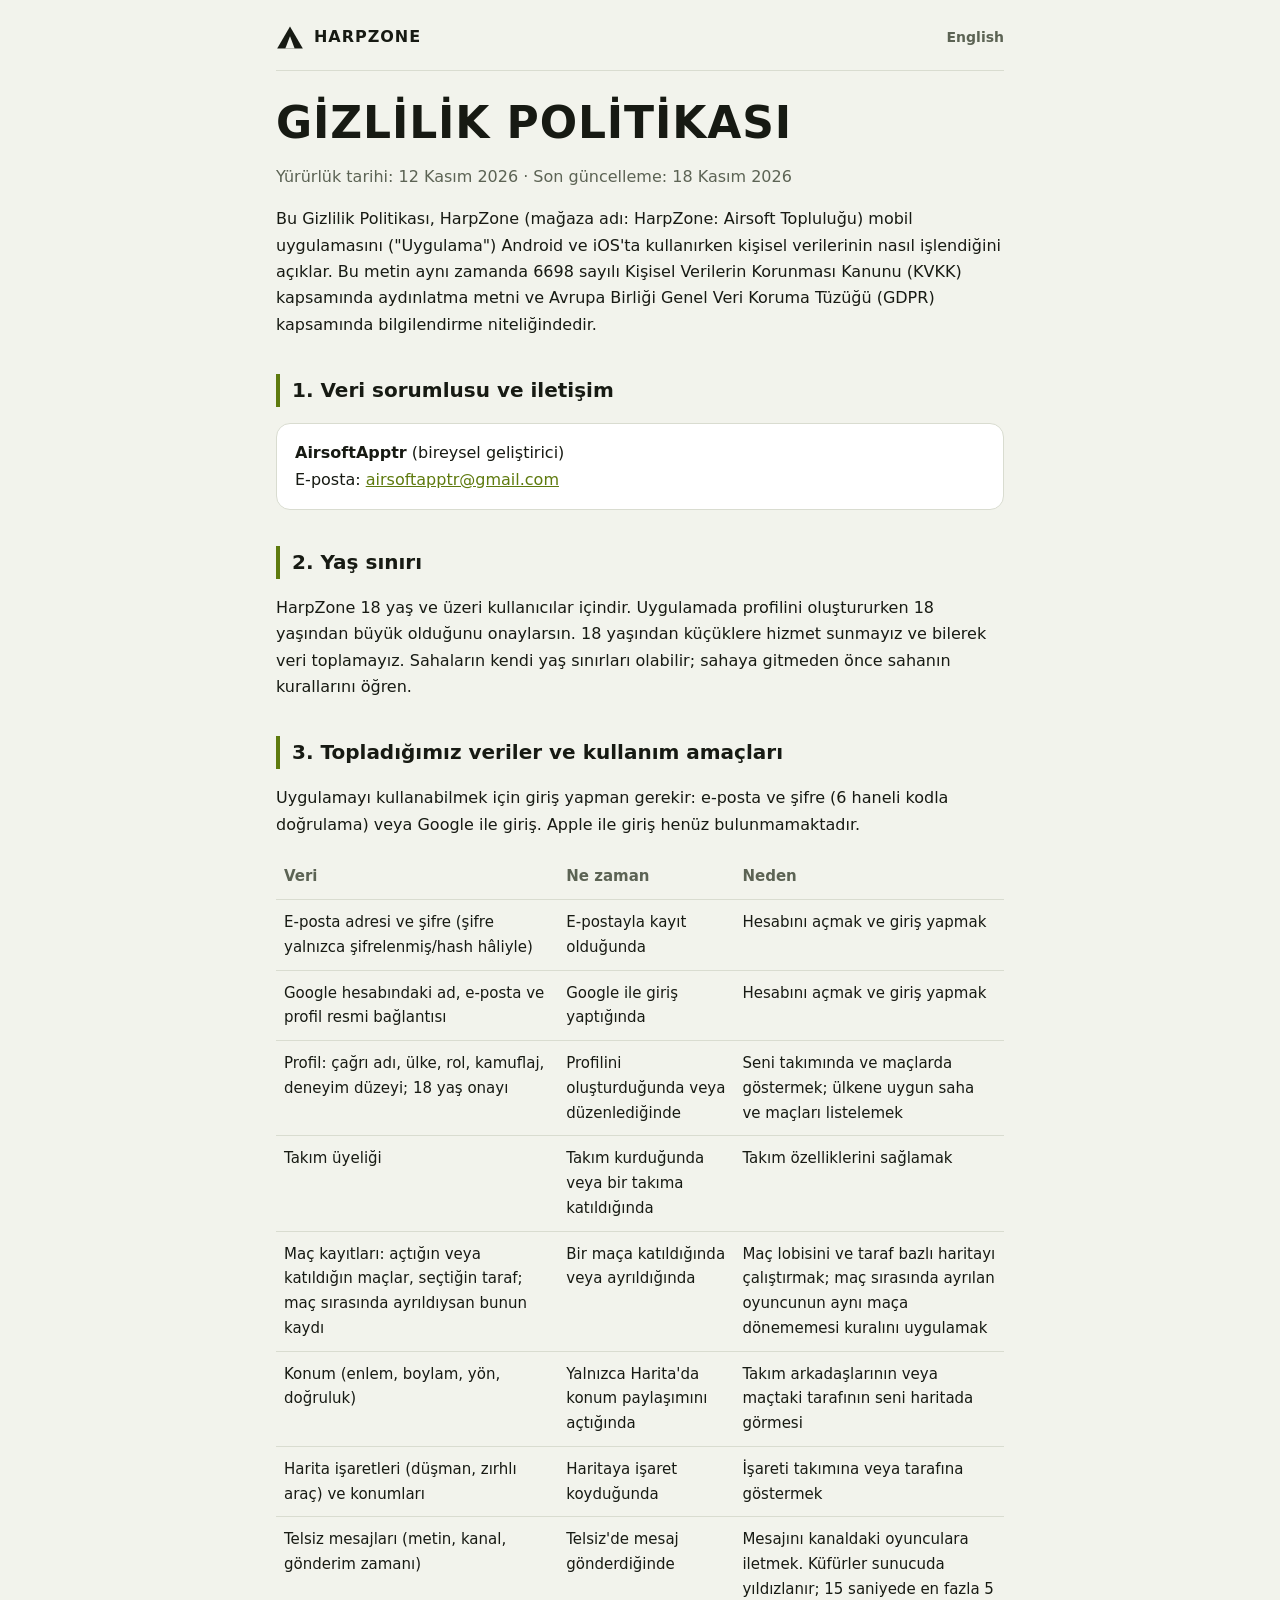
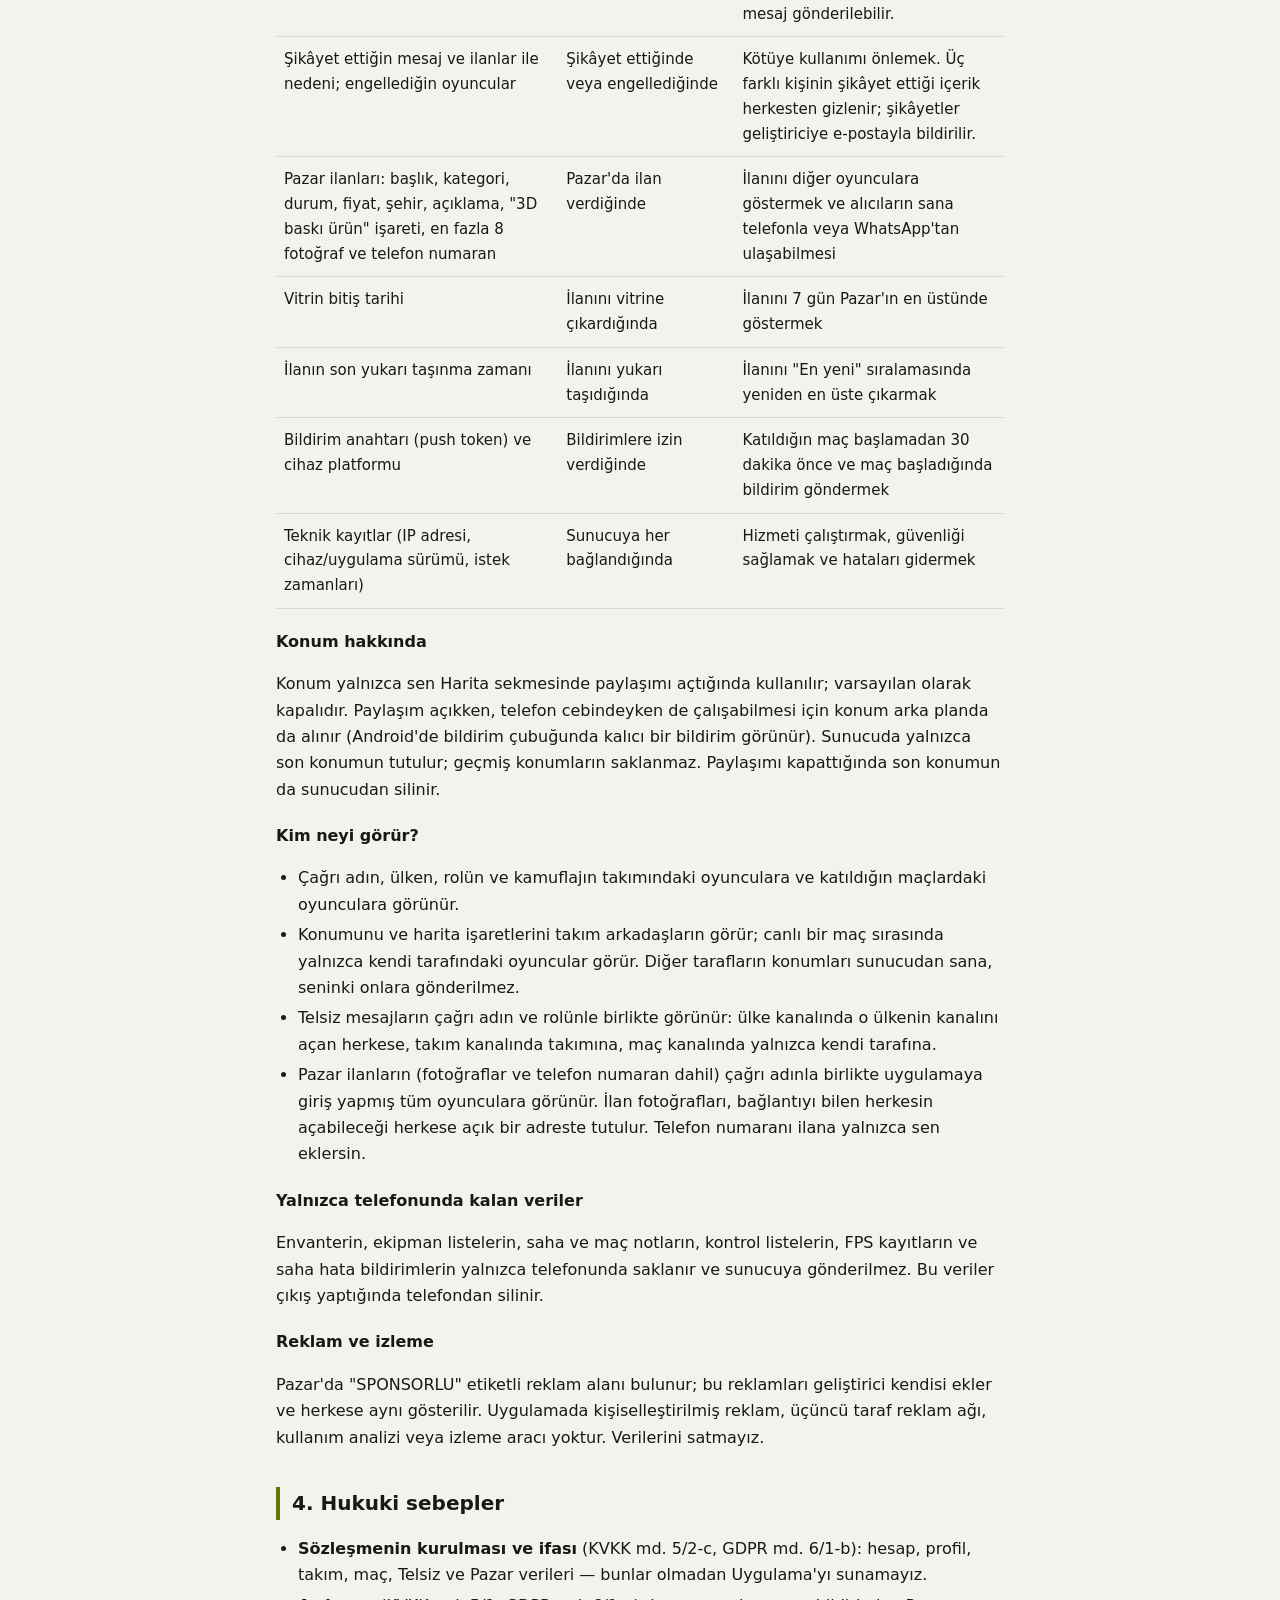
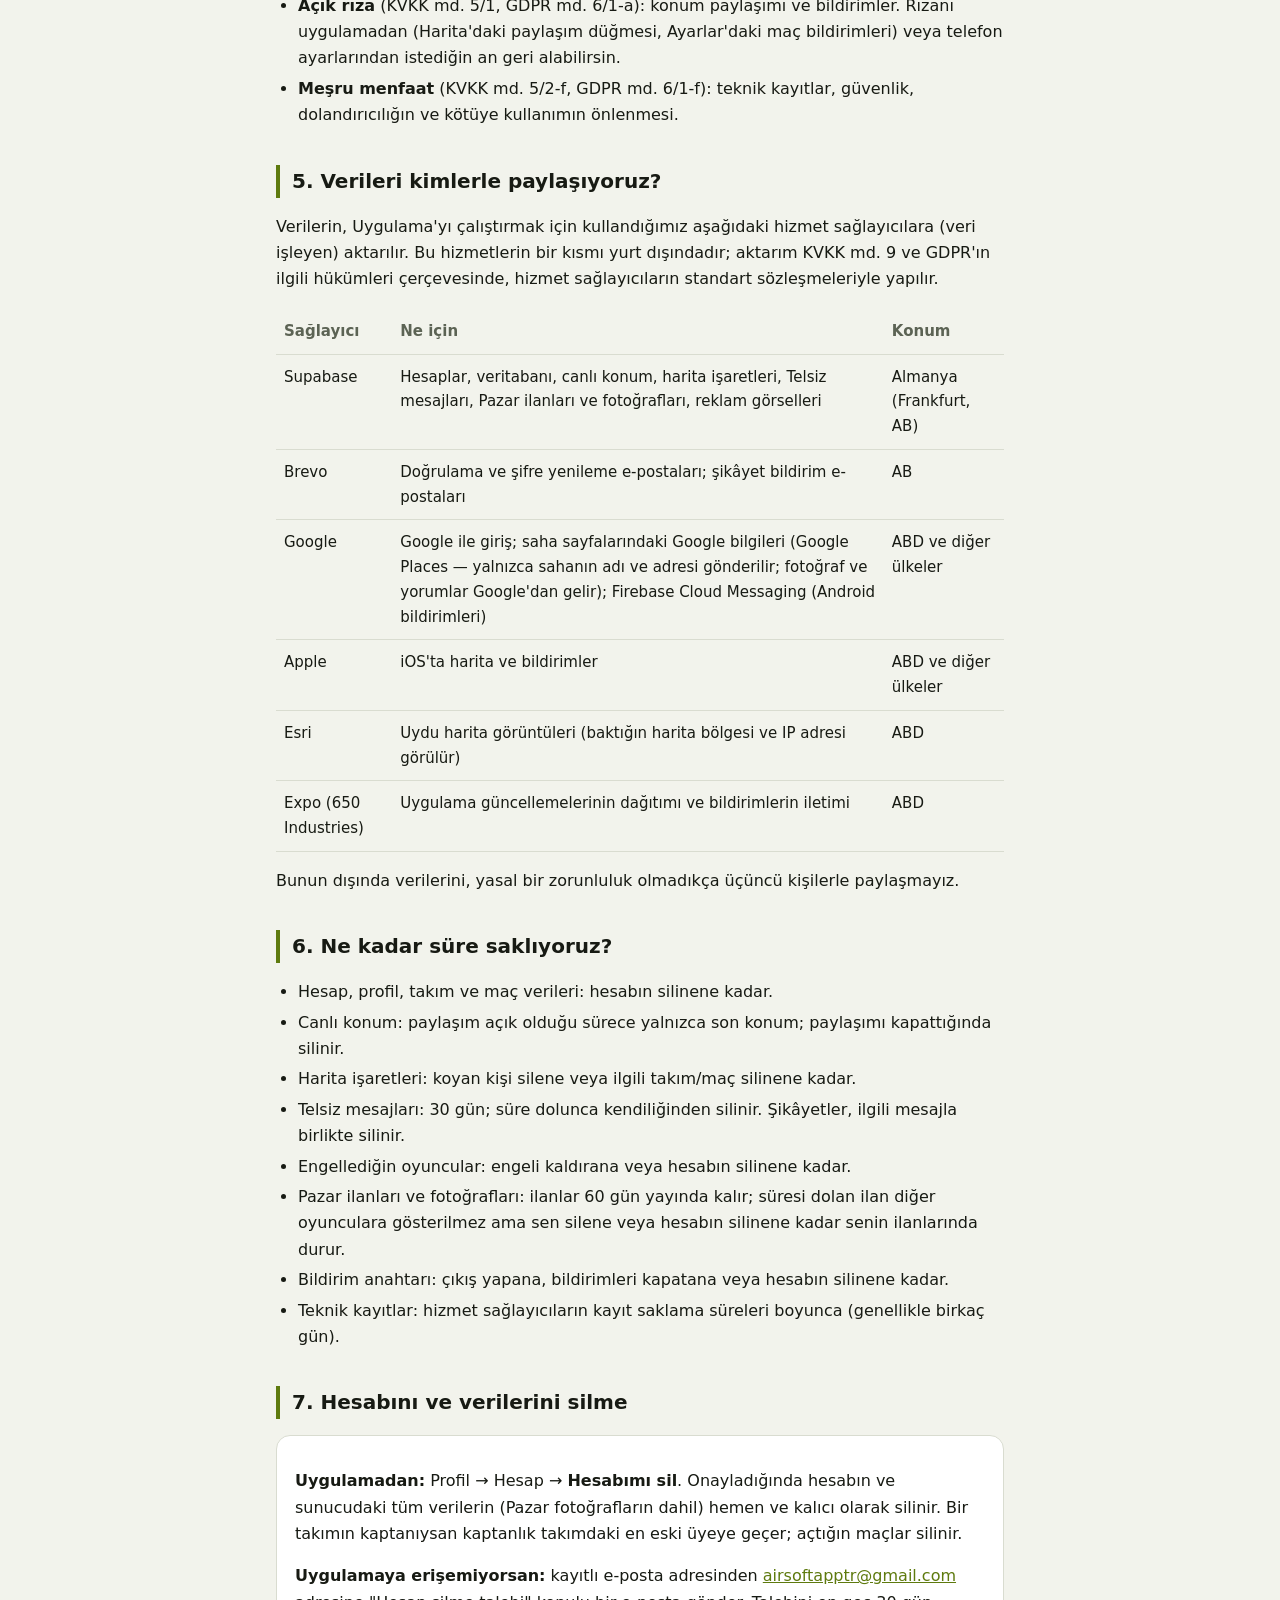
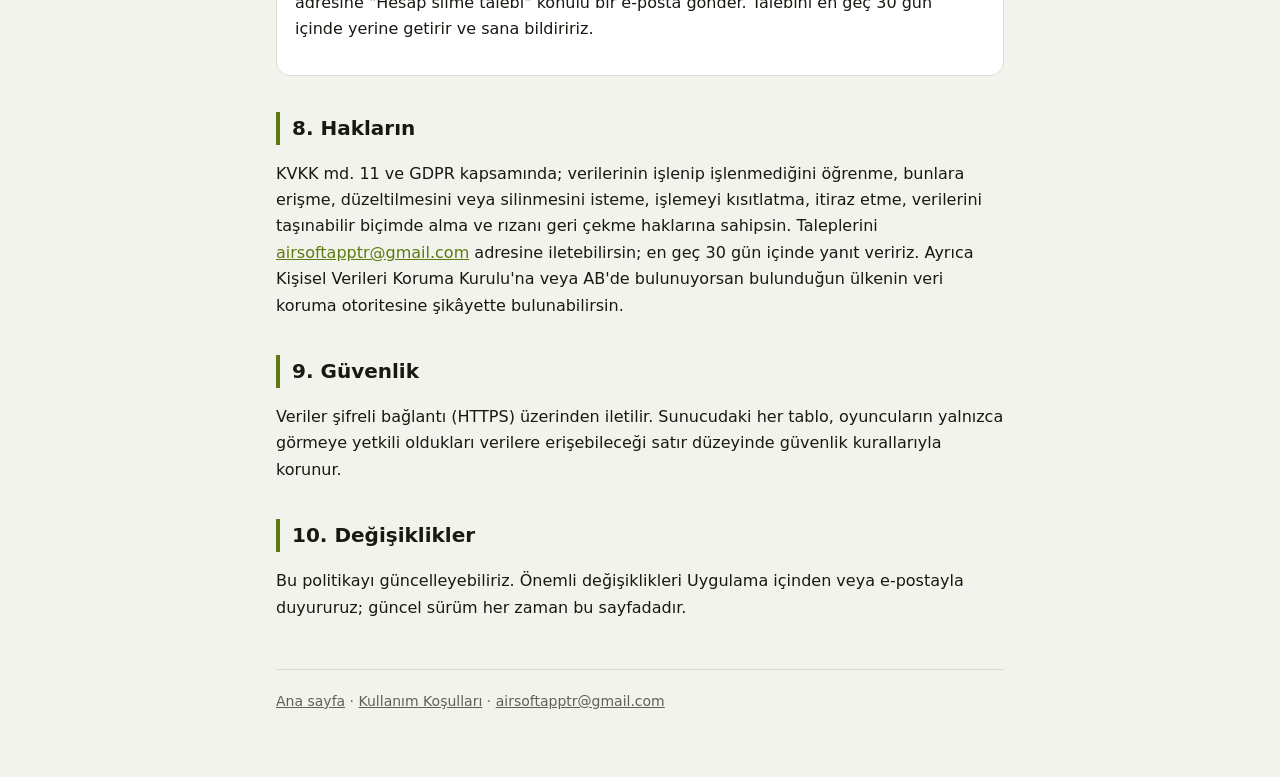
==== commit a6368ca9: "Privacy and terms: Yukarı taşı (move a listing up)" ====
--- a/gizlilik.html
+++ b/gizlilik.html
@@ -18,7 +18,7 @@
   </header>
 
   <h1>Gizlilik Politikası</h1>
-  <p class="muted">Yürürlük tarihi: 12 Kasım 2026 · Son güncelleme: 16 Kasım 2026</p>
+  <p class="muted">Yürürlük tarihi: 12 Kasım 2026 · Son güncelleme: 18 Kasım 2026</p>
 
   <p>Bu Gizlilik Politikası, HarpZone (mağaza adı: HarpZone: Airsoft Topluluğu) mobil uygulamasını
   ("Uygulama") Android ve iOS'ta kullanırken kişisel verilerinin nasıl işlendiğini açıklar. Bu metin aynı
@@ -54,6 +54,7 @@
       <tr><td>Şikâyet ettiğin mesaj ve ilanlar ile nedeni; engellediğin oyuncular</td><td>Şikâyet ettiğinde veya engellediğinde</td><td>Kötüye kullanımı önlemek. Üç farklı kişinin şikâyet ettiği içerik herkesten gizlenir; şikâyetler geliştiriciye e-postayla bildirilir.</td></tr>
       <tr><td>Pazar ilanları: başlık, kategori, durum, fiyat, şehir, açıklama, "3D baskı ürün" işareti, en fazla 8 fotoğraf ve telefon numaran</td><td>Pazar'da ilan verdiğinde</td><td>İlanını diğer oyunculara göstermek ve alıcıların sana telefonla veya WhatsApp'tan ulaşabilmesi</td></tr>
       <tr><td>Vitrin bitiş tarihi</td><td>İlanını vitrine çıkardığında</td><td>İlanını 7 gün Pazar'ın en üstünde göstermek</td></tr>
+      <tr><td>İlanın son yukarı taşınma zamanı</td><td>İlanını yukarı taşıdığında</td><td>İlanını "En yeni" sıralamasında yeniden en üste çıkarmak</td></tr>
       <tr><td>Bildirim anahtarı (push token) ve cihaz platformu</td><td>Bildirimlere izin verdiğinde</td><td>Katıldığın maç başlamadan 30 dakika önce ve maç başladığında bildirim göndermek</td></tr>
       <tr><td>Teknik kayıtlar (IP adresi, cihaz/uygulama sürümü, istek zamanları)</td><td>Sunucuya her bağlandığında</td><td>Hizmeti çalıştırmak, güvenliği sağlamak ve hataları gidermek</td></tr>
     </tbody>
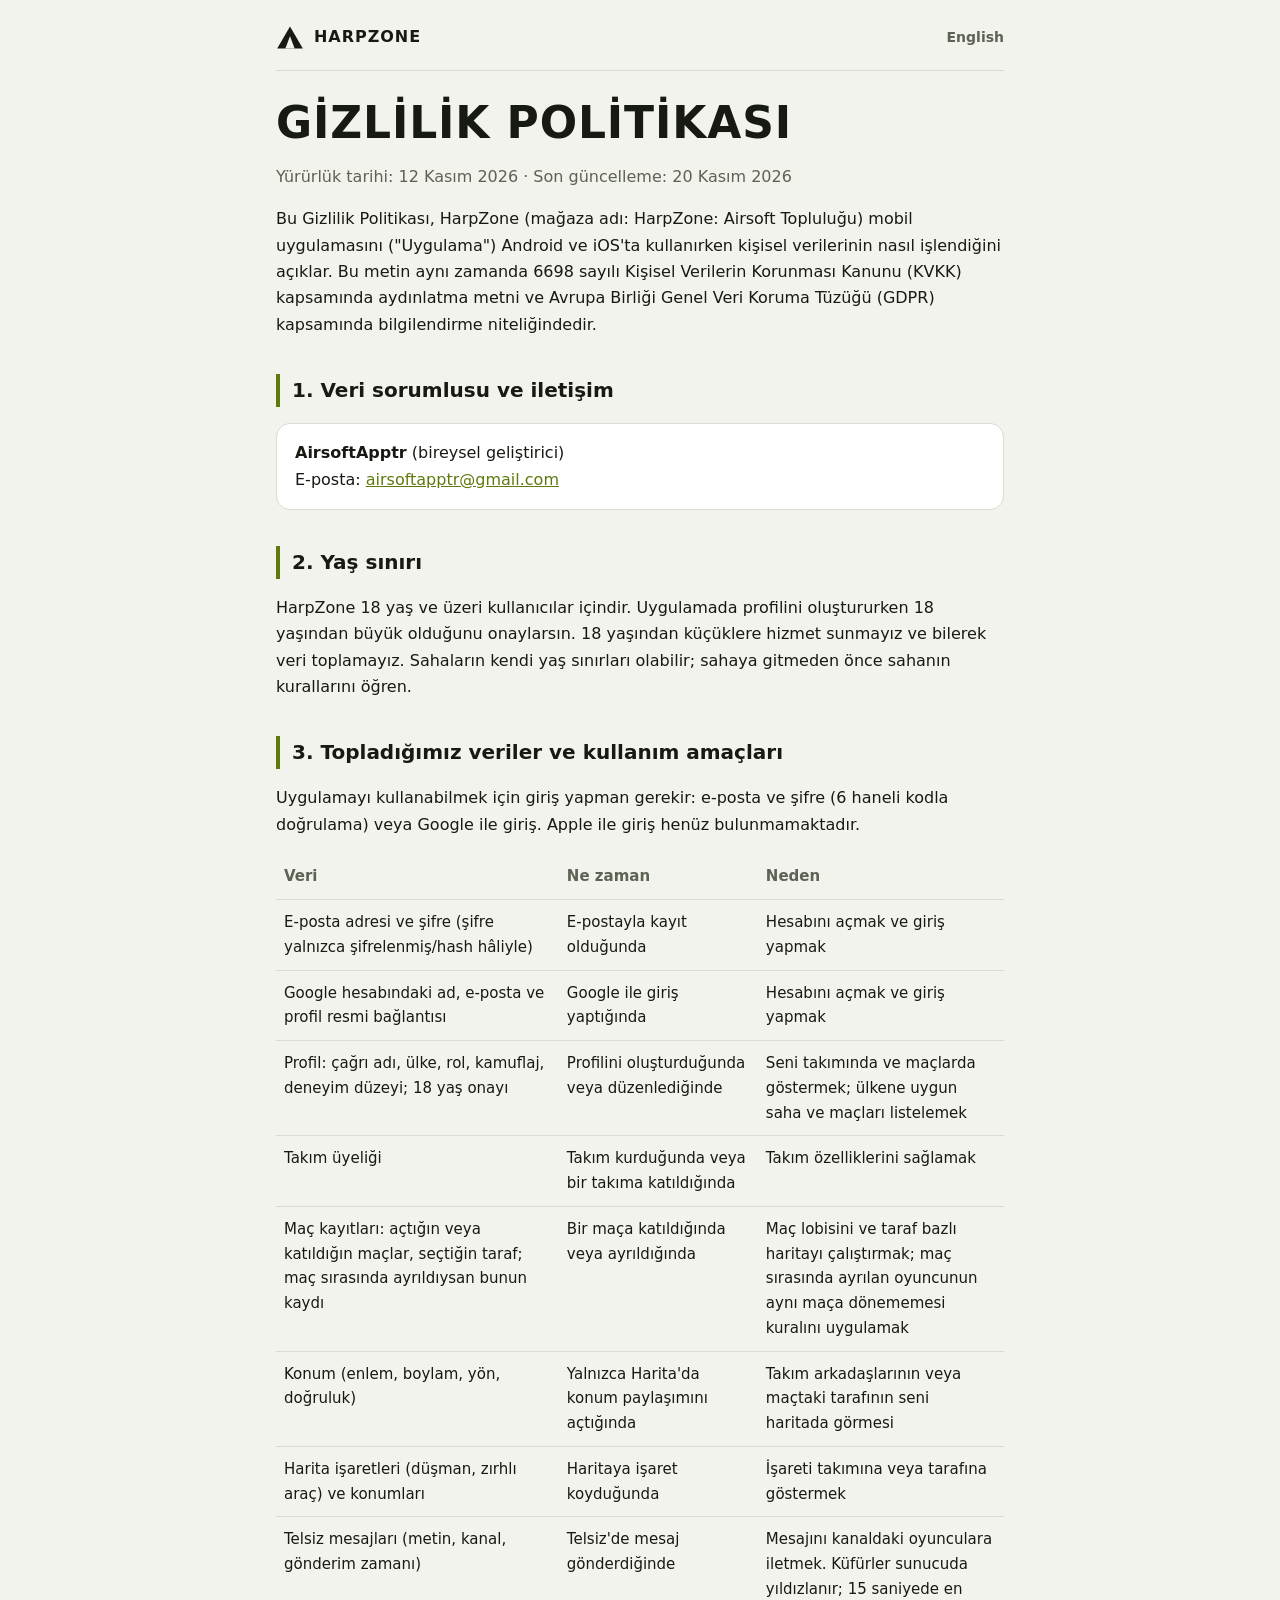
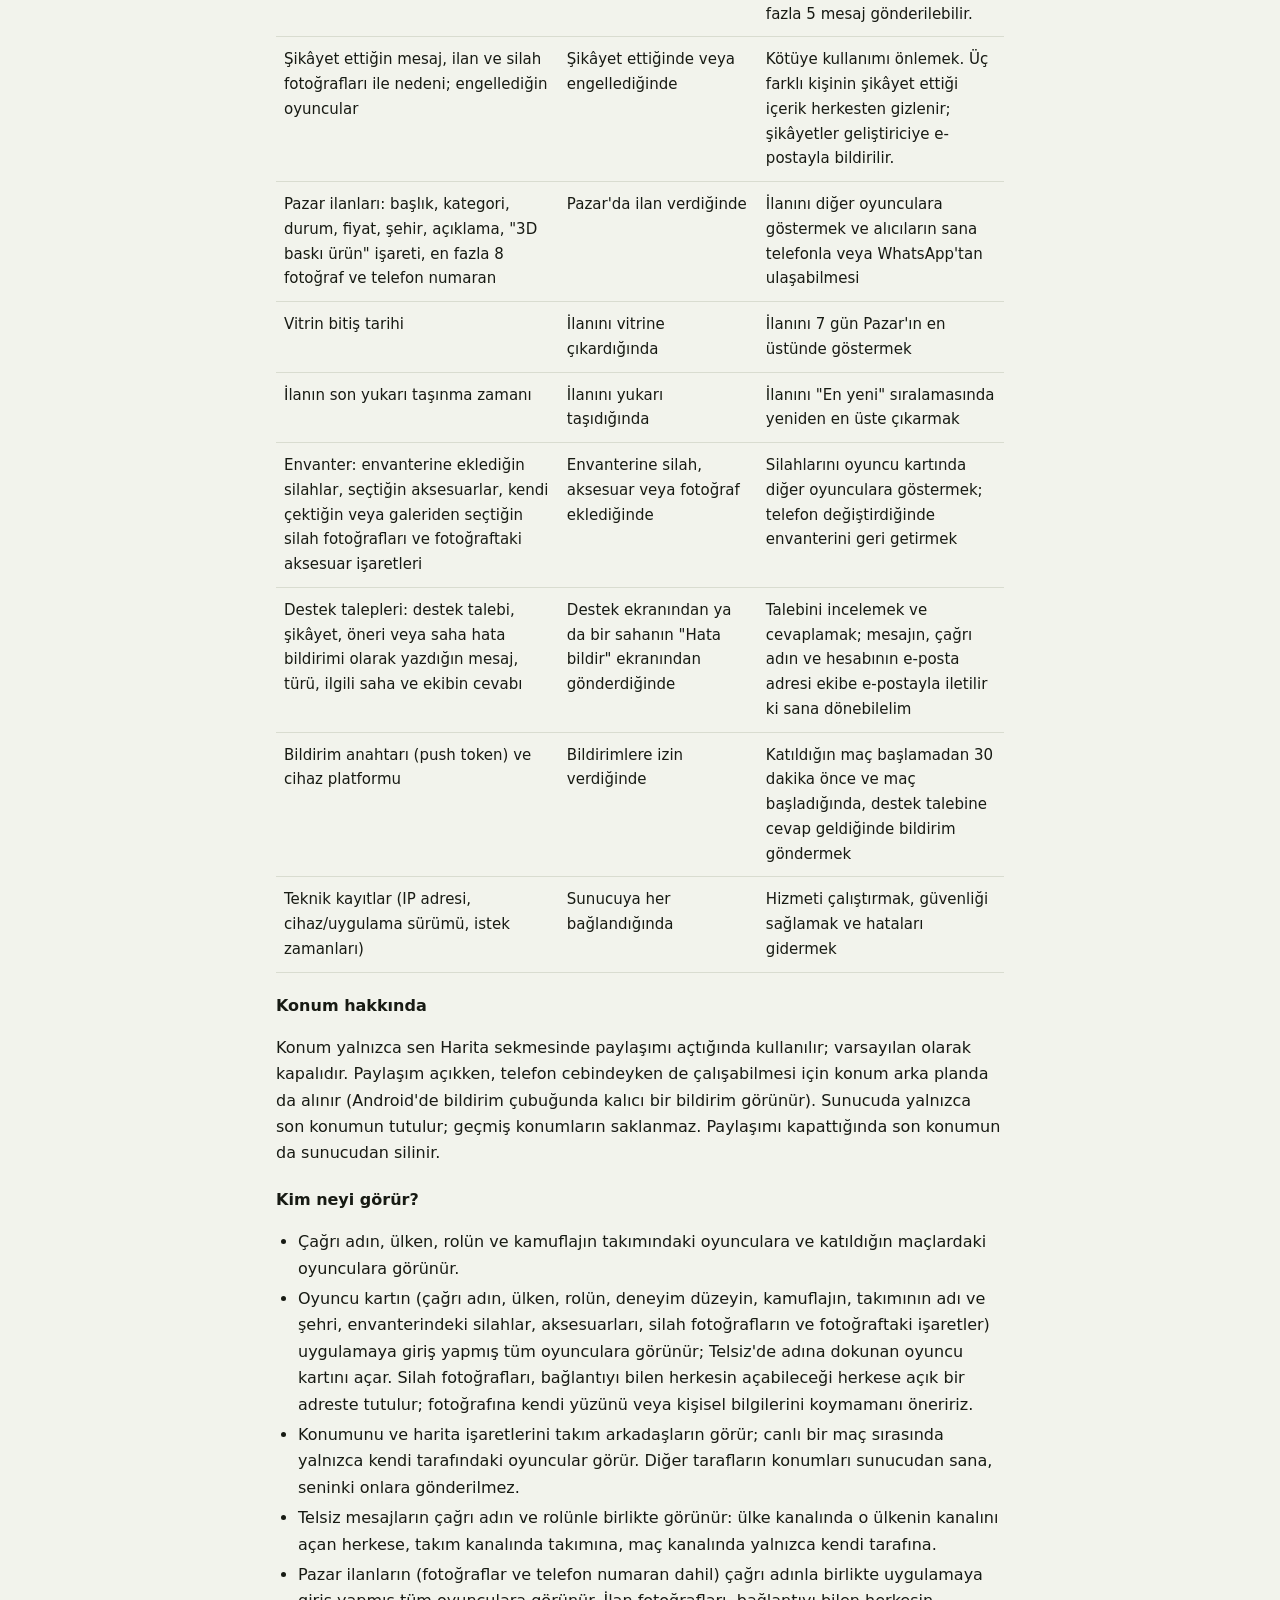
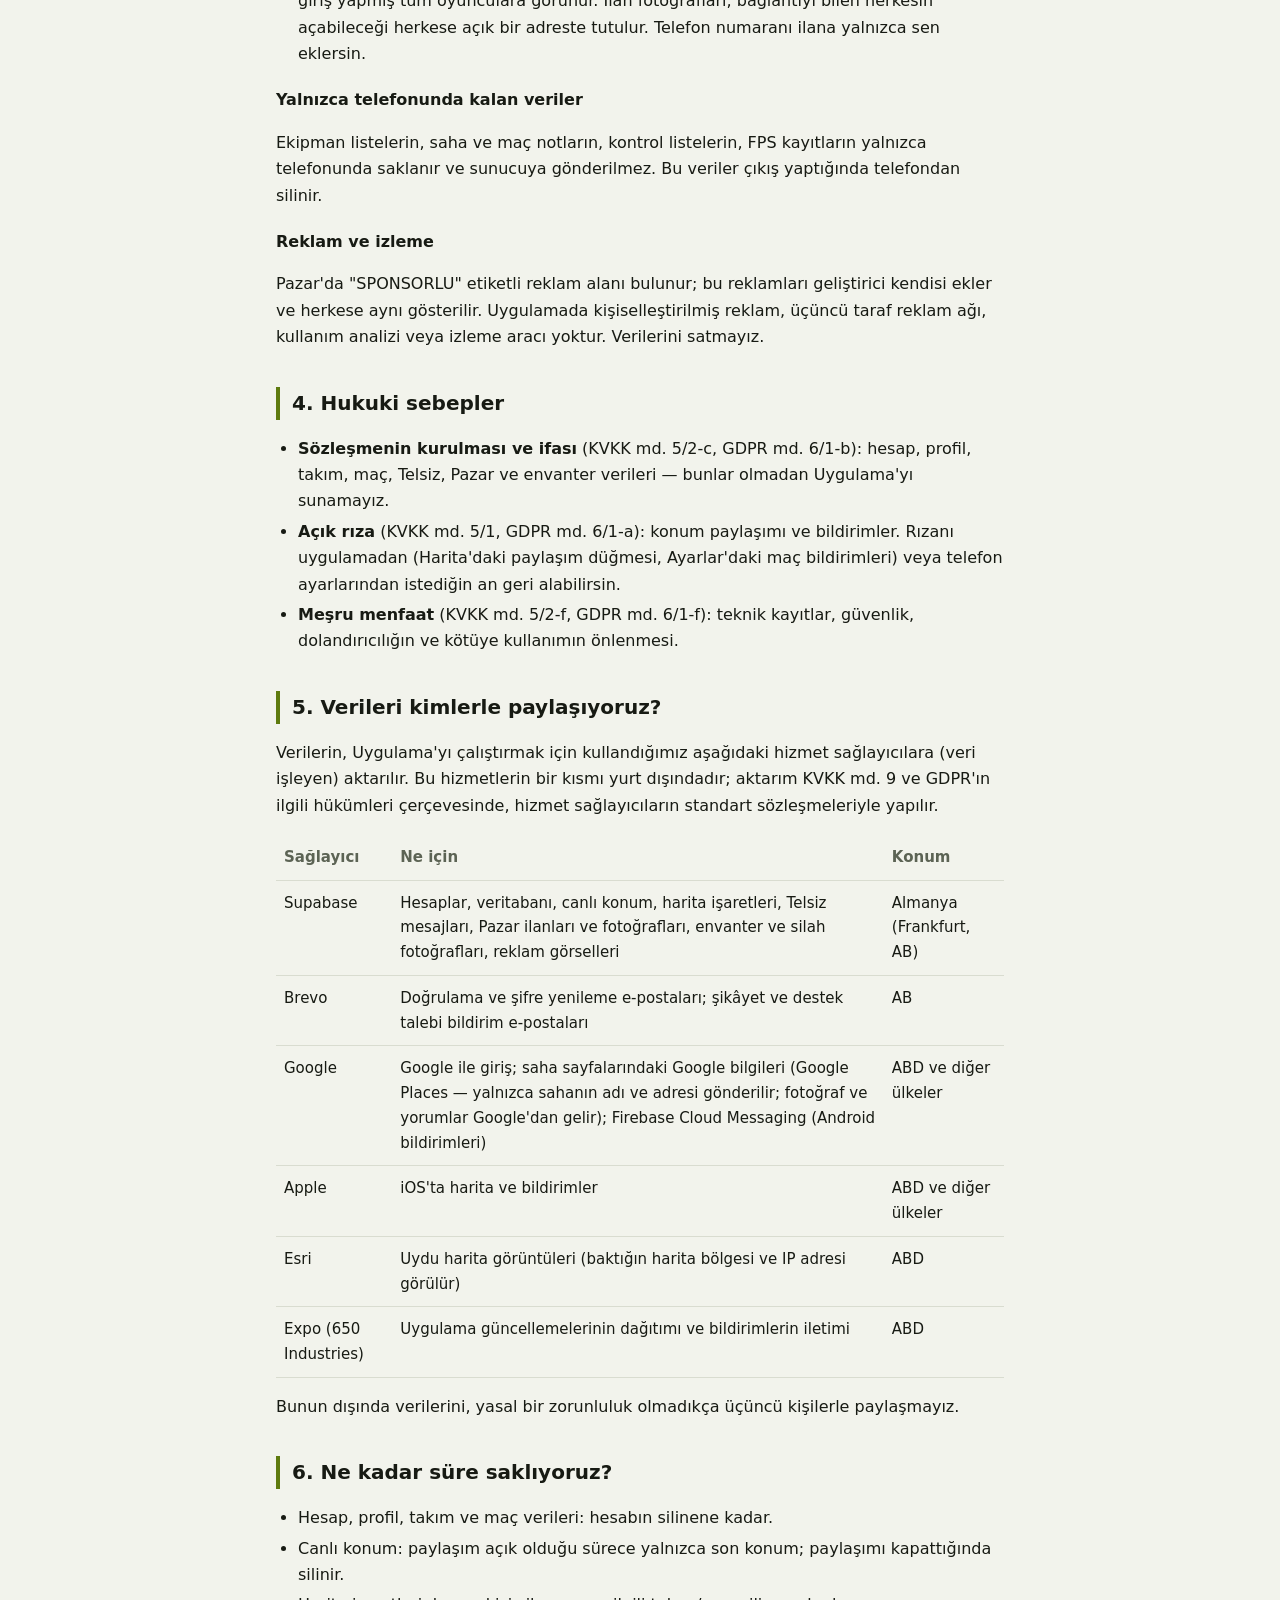
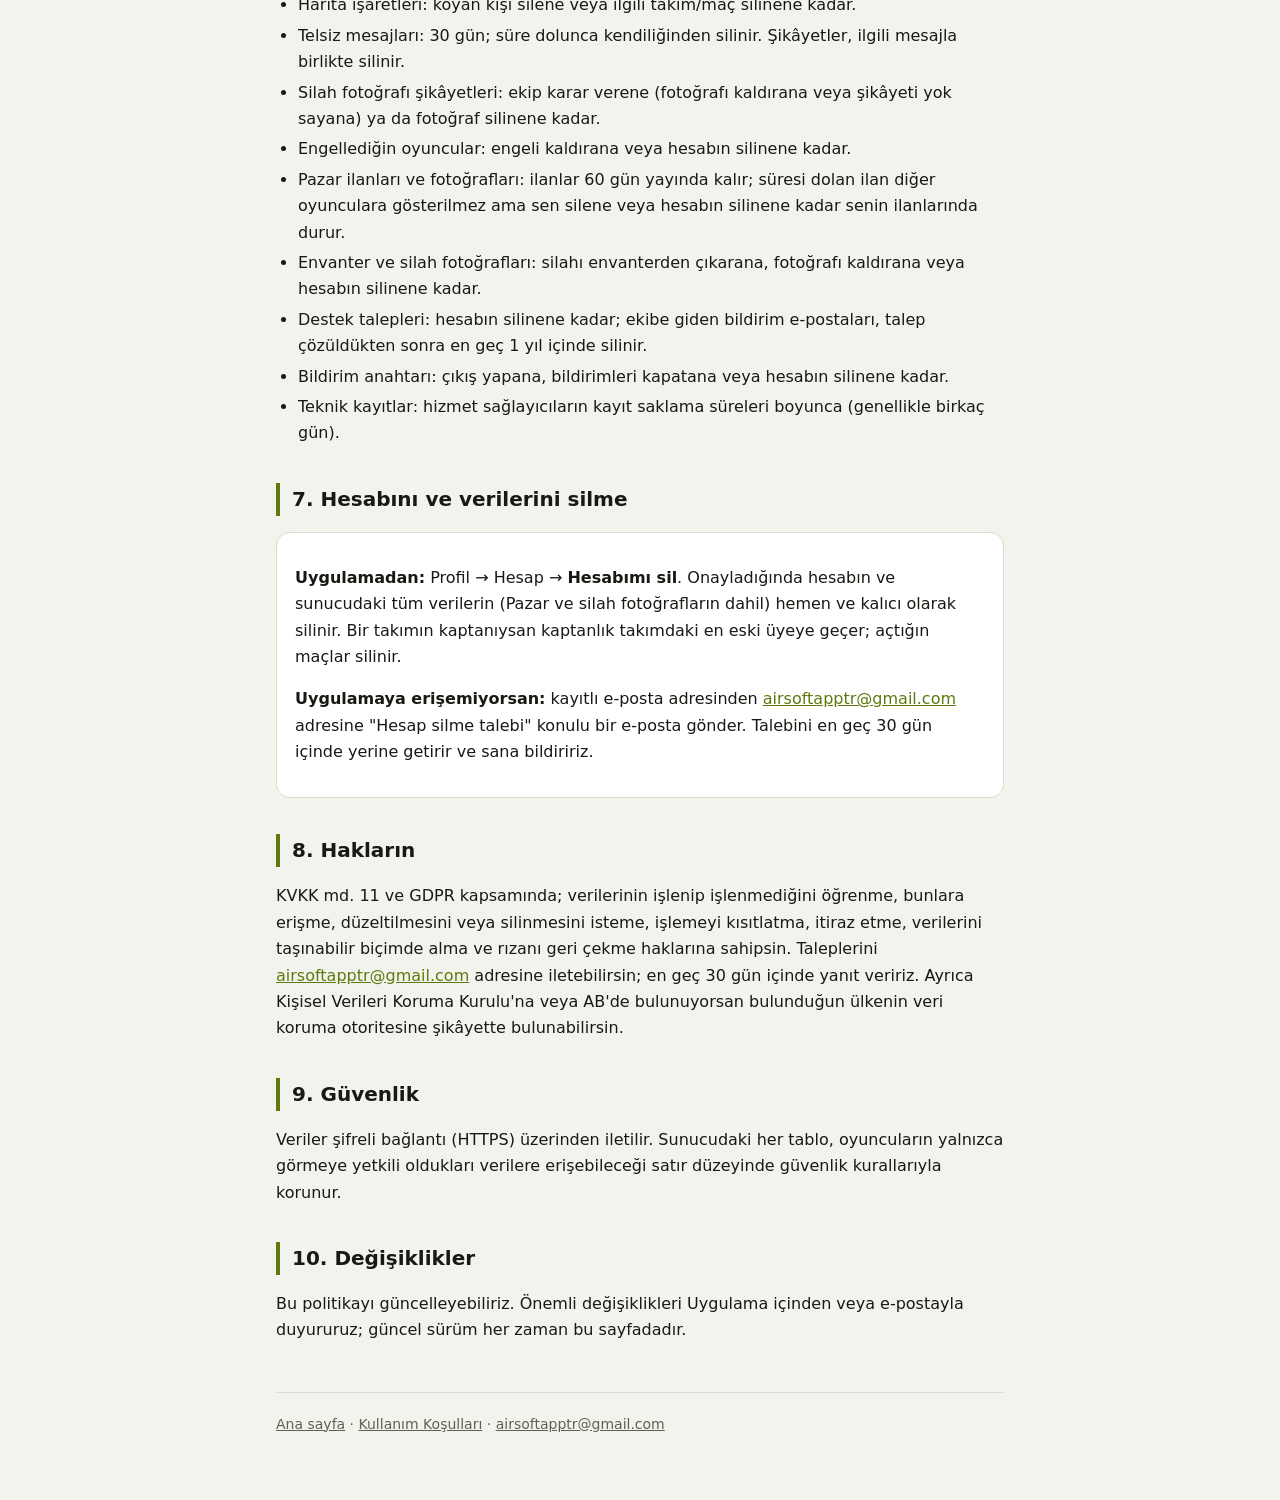
==== commit c1662c73: "Privacy and terms: inventory and gun photos, player card, avatars, support requests, photo reports, " ====
--- a/gizlilik.html
+++ b/gizlilik.html
@@ -18,7 +18,7 @@
   </header>
 
   <h1>Gizlilik Politikası</h1>
-  <p class="muted">Yürürlük tarihi: 12 Kasım 2026 · Son güncelleme: 18 Kasım 2026</p>
+  <p class="muted">Yürürlük tarihi: 12 Kasım 2026 · Son güncelleme: 20 Kasım 2026</p>
 
   <p>Bu Gizlilik Politikası, HarpZone (mağaza adı: HarpZone: Airsoft Topluluğu) mobil uygulamasını
   ("Uygulama") Android ve iOS'ta kullanırken kişisel verilerinin nasıl işlendiğini açıklar. Bu metin aynı
@@ -51,11 +51,13 @@
       <tr><td>Konum (enlem, boylam, yön, doğruluk)</td><td>Yalnızca Harita'da konum paylaşımını açtığında</td><td>Takım arkadaşlarının veya maçtaki tarafının seni haritada görmesi</td></tr>
       <tr><td>Harita işaretleri (düşman, zırhlı araç) ve konumları</td><td>Haritaya işaret koyduğunda</td><td>İşareti takımına veya tarafına göstermek</td></tr>
       <tr><td>Telsiz mesajları (metin, kanal, gönderim zamanı)</td><td>Telsiz'de mesaj gönderdiğinde</td><td>Mesajını kanaldaki oyunculara iletmek. Küfürler sunucuda yıldızlanır; 15 saniyede en fazla 5 mesaj gönderilebilir.</td></tr>
-      <tr><td>Şikâyet ettiğin mesaj ve ilanlar ile nedeni; engellediğin oyuncular</td><td>Şikâyet ettiğinde veya engellediğinde</td><td>Kötüye kullanımı önlemek. Üç farklı kişinin şikâyet ettiği içerik herkesten gizlenir; şikâyetler geliştiriciye e-postayla bildirilir.</td></tr>
+      <tr><td>Şikâyet ettiğin mesaj, ilan ve silah fotoğrafları ile nedeni; engellediğin oyuncular</td><td>Şikâyet ettiğinde veya engellediğinde</td><td>Kötüye kullanımı önlemek. Üç farklı kişinin şikâyet ettiği içerik herkesten gizlenir; şikâyetler geliştiriciye e-postayla bildirilir.</td></tr>
       <tr><td>Pazar ilanları: başlık, kategori, durum, fiyat, şehir, açıklama, "3D baskı ürün" işareti, en fazla 8 fotoğraf ve telefon numaran</td><td>Pazar'da ilan verdiğinde</td><td>İlanını diğer oyunculara göstermek ve alıcıların sana telefonla veya WhatsApp'tan ulaşabilmesi</td></tr>
       <tr><td>Vitrin bitiş tarihi</td><td>İlanını vitrine çıkardığında</td><td>İlanını 7 gün Pazar'ın en üstünde göstermek</td></tr>
       <tr><td>İlanın son yukarı taşınma zamanı</td><td>İlanını yukarı taşıdığında</td><td>İlanını "En yeni" sıralamasında yeniden en üste çıkarmak</td></tr>
-      <tr><td>Bildirim anahtarı (push token) ve cihaz platformu</td><td>Bildirimlere izin verdiğinde</td><td>Katıldığın maç başlamadan 30 dakika önce ve maç başladığında bildirim göndermek</td></tr>
+      <tr><td>Envanter: envanterine eklediğin silahlar, seçtiğin aksesuarlar, kendi çektiğin veya galeriden seçtiğin silah fotoğrafları ve fotoğraftaki aksesuar işaretleri</td><td>Envanterine silah, aksesuar veya fotoğraf eklediğinde</td><td>Silahlarını oyuncu kartında diğer oyunculara göstermek; telefon değiştirdiğinde envanterini geri getirmek</td></tr>
+      <tr><td>Destek talepleri: destek talebi, şikâyet, öneri veya saha hata bildirimi olarak yazdığın mesaj, türü, ilgili saha ve ekibin cevabı</td><td>Destek ekranından ya da bir sahanın "Hata bildir" ekranından gönderdiğinde</td><td>Talebini incelemek ve cevaplamak; mesajın, çağrı adın ve hesabının e-posta adresi ekibe e-postayla iletilir ki sana dönebilelim</td></tr>
+      <tr><td>Bildirim anahtarı (push token) ve cihaz platformu</td><td>Bildirimlere izin verdiğinde</td><td>Katıldığın maç başlamadan 30 dakika önce ve maç başladığında, destek talebine cevap geldiğinde bildirim göndermek</td></tr>
       <tr><td>Teknik kayıtlar (IP adresi, cihaz/uygulama sürümü, istek zamanları)</td><td>Sunucuya her bağlandığında</td><td>Hizmeti çalıştırmak, güvenliği sağlamak ve hataları gidermek</td></tr>
     </tbody>
   </table>
@@ -70,14 +72,15 @@
   <h3>Kim neyi görür?</h3>
   <ul>
     <li>Çağrı adın, ülken, rolün ve kamuflajın takımındaki oyunculara ve katıldığın maçlardaki oyunculara görünür.</li>
+    <li>Oyuncu kartın (çağrı adın, ülken, rolün, deneyim düzeyin, kamuflajın, takımının adı ve şehri, envanterindeki silahlar, aksesuarları, silah fotoğrafların ve fotoğraftaki işaretler) uygulamaya giriş yapmış tüm oyunculara görünür; Telsiz'de adına dokunan oyuncu kartını açar. Silah fotoğrafları, bağlantıyı bilen herkesin açabileceği herkese açık bir adreste tutulur; fotoğrafına kendi yüzünü veya kişisel bilgilerini koymamanı öneririz.</li>
     <li>Konumunu ve harita işaretlerini takım arkadaşların görür; canlı bir maç sırasında yalnızca kendi tarafındaki oyuncular görür. Diğer tarafların konumları sunucudan sana, seninki onlara gönderilmez.</li>
     <li>Telsiz mesajların çağrı adın ve rolünle birlikte görünür: ülke kanalında o ülkenin kanalını açan herkese, takım kanalında takımına, maç kanalında yalnızca kendi tarafına.</li>
     <li>Pazar ilanların (fotoğraflar ve telefon numaran dahil) çağrı adınla birlikte uygulamaya giriş yapmış tüm oyunculara görünür. İlan fotoğrafları, bağlantıyı bilen herkesin açabileceği herkese açık bir adreste tutulur. Telefon numaranı ilana yalnızca sen eklersin.</li>
   </ul>
 
   <h3>Yalnızca telefonunda kalan veriler</h3>
-  <p>Envanterin, ekipman listelerin, saha ve maç notların, kontrol listelerin, FPS kayıtların ve saha hata
-  bildirimlerin yalnızca telefonunda saklanır ve sunucuya gönderilmez. Bu veriler çıkış yaptığında
+  <p>Ekipman listelerin, saha ve maç notların, kontrol listelerin, FPS kayıtların yalnızca
+  telefonunda saklanır ve sunucuya gönderilmez. Bu veriler çıkış yaptığında
   telefondan silinir.</p>
 
   <h3>Reklam ve izleme</h3>
@@ -87,7 +90,7 @@
 
   <h2>4. Hukuki sebepler</h2>
   <ul>
-    <li><strong>Sözleşmenin kurulması ve ifası</strong> (KVKK md. 5/2-c, GDPR md. 6/1-b): hesap, profil, takım, maç, Telsiz ve Pazar verileri — bunlar olmadan Uygulama'yı sunamayız.</li>
+    <li><strong>Sözleşmenin kurulması ve ifası</strong> (KVKK md. 5/2-c, GDPR md. 6/1-b): hesap, profil, takım, maç, Telsiz, Pazar ve envanter verileri — bunlar olmadan Uygulama'yı sunamayız.</li>
     <li><strong>Açık rıza</strong> (KVKK md. 5/1, GDPR md. 6/1-a): konum paylaşımı ve bildirimler. Rızanı uygulamadan (Harita'daki paylaşım düğmesi, Ayarlar'daki maç bildirimleri) veya telefon ayarlarından istediğin an geri alabilirsin.</li>
     <li><strong>Meşru menfaat</strong> (KVKK md. 5/2-f, GDPR md. 6/1-f): teknik kayıtlar, güvenlik, dolandırıcılığın ve kötüye kullanımın önlenmesi.</li>
   </ul>
@@ -100,8 +103,8 @@
   <table>
     <thead><tr><th>Sağlayıcı</th><th>Ne için</th><th>Konum</th></tr></thead>
     <tbody>
-      <tr><td>Supabase</td><td>Hesaplar, veritabanı, canlı konum, harita işaretleri, Telsiz mesajları, Pazar ilanları ve fotoğrafları, reklam görselleri</td><td>Almanya (Frankfurt, AB)</td></tr>
-      <tr><td>Brevo</td><td>Doğrulama ve şifre yenileme e-postaları; şikâyet bildirim e-postaları</td><td>AB</td></tr>
+      <tr><td>Supabase</td><td>Hesaplar, veritabanı, canlı konum, harita işaretleri, Telsiz mesajları, Pazar ilanları ve fotoğrafları, envanter ve silah fotoğrafları, reklam görselleri</td><td>Almanya (Frankfurt, AB)</td></tr>
+      <tr><td>Brevo</td><td>Doğrulama ve şifre yenileme e-postaları; şikâyet ve destek talebi bildirim e-postaları</td><td>AB</td></tr>
       <tr><td>Google</td><td>Google ile giriş; saha sayfalarındaki Google bilgileri (Google Places — yalnızca sahanın adı ve adresi gönderilir; fotoğraf ve yorumlar Google'dan gelir); Firebase Cloud Messaging (Android bildirimleri)</td><td>ABD ve diğer ülkeler</td></tr>
       <tr><td>Apple</td><td>iOS'ta harita ve bildirimler</td><td>ABD ve diğer ülkeler</td></tr>
       <tr><td>Esri</td><td>Uydu harita görüntüleri (baktığın harita bölgesi ve IP adresi görülür)</td><td>ABD</td></tr>
@@ -117,8 +120,11 @@
     <li>Canlı konum: paylaşım açık olduğu sürece yalnızca son konum; paylaşımı kapattığında silinir.</li>
     <li>Harita işaretleri: koyan kişi silene veya ilgili takım/maç silinene kadar.</li>
     <li>Telsiz mesajları: 30 gün; süre dolunca kendiliğinden silinir. Şikâyetler, ilgili mesajla birlikte silinir.</li>
+    <li>Silah fotoğrafı şikâyetleri: ekip karar verene (fotoğrafı kaldırana veya şikâyeti yok sayana) ya da fotoğraf silinene kadar.</li>
     <li>Engellediğin oyuncular: engeli kaldırana veya hesabın silinene kadar.</li>
     <li>Pazar ilanları ve fotoğrafları: ilanlar 60 gün yayında kalır; süresi dolan ilan diğer oyunculara gösterilmez ama sen silene veya hesabın silinene kadar senin ilanlarında durur.</li>
+    <li>Envanter ve silah fotoğrafları: silahı envanterden çıkarana, fotoğrafı kaldırana veya hesabın silinene kadar.</li>
+    <li>Destek talepleri: hesabın silinene kadar; ekibe giden bildirim e-postaları, talep çözüldükten sonra en geç 1 yıl içinde silinir.</li>
     <li>Bildirim anahtarı: çıkış yapana, bildirimleri kapatana veya hesabın silinene kadar.</li>
     <li>Teknik kayıtlar: hizmet sağlayıcıların kayıt saklama süreleri boyunca (genellikle birkaç gün).</li>
   </ul>
@@ -126,7 +132,7 @@
   <h2 id="hesap-silme">7. Hesabını ve verilerini silme</h2>
   <div class="card">
     <p><strong>Uygulamadan:</strong> Profil → Hesap → <strong>Hesabımı sil</strong>. Onayladığında hesabın ve
-    sunucudaki tüm verilerin (Pazar fotoğrafların dahil) hemen ve kalıcı olarak silinir. Bir takımın
+    sunucudaki tüm verilerin (Pazar ve silah fotoğrafların dahil) hemen ve kalıcı olarak silinir. Bir takımın
     kaptanıysan kaptanlık takımdaki en eski üyeye geçer; açtığın maçlar silinir.</p>
     <p><strong>Uygulamaya erişemiyorsan:</strong> kayıtlı e-posta adresinden
     <a href="mailto:airsoftapptr@gmail.com?subject=Hesap%20silme%20talebi">airsoftapptr@gmail.com</a>
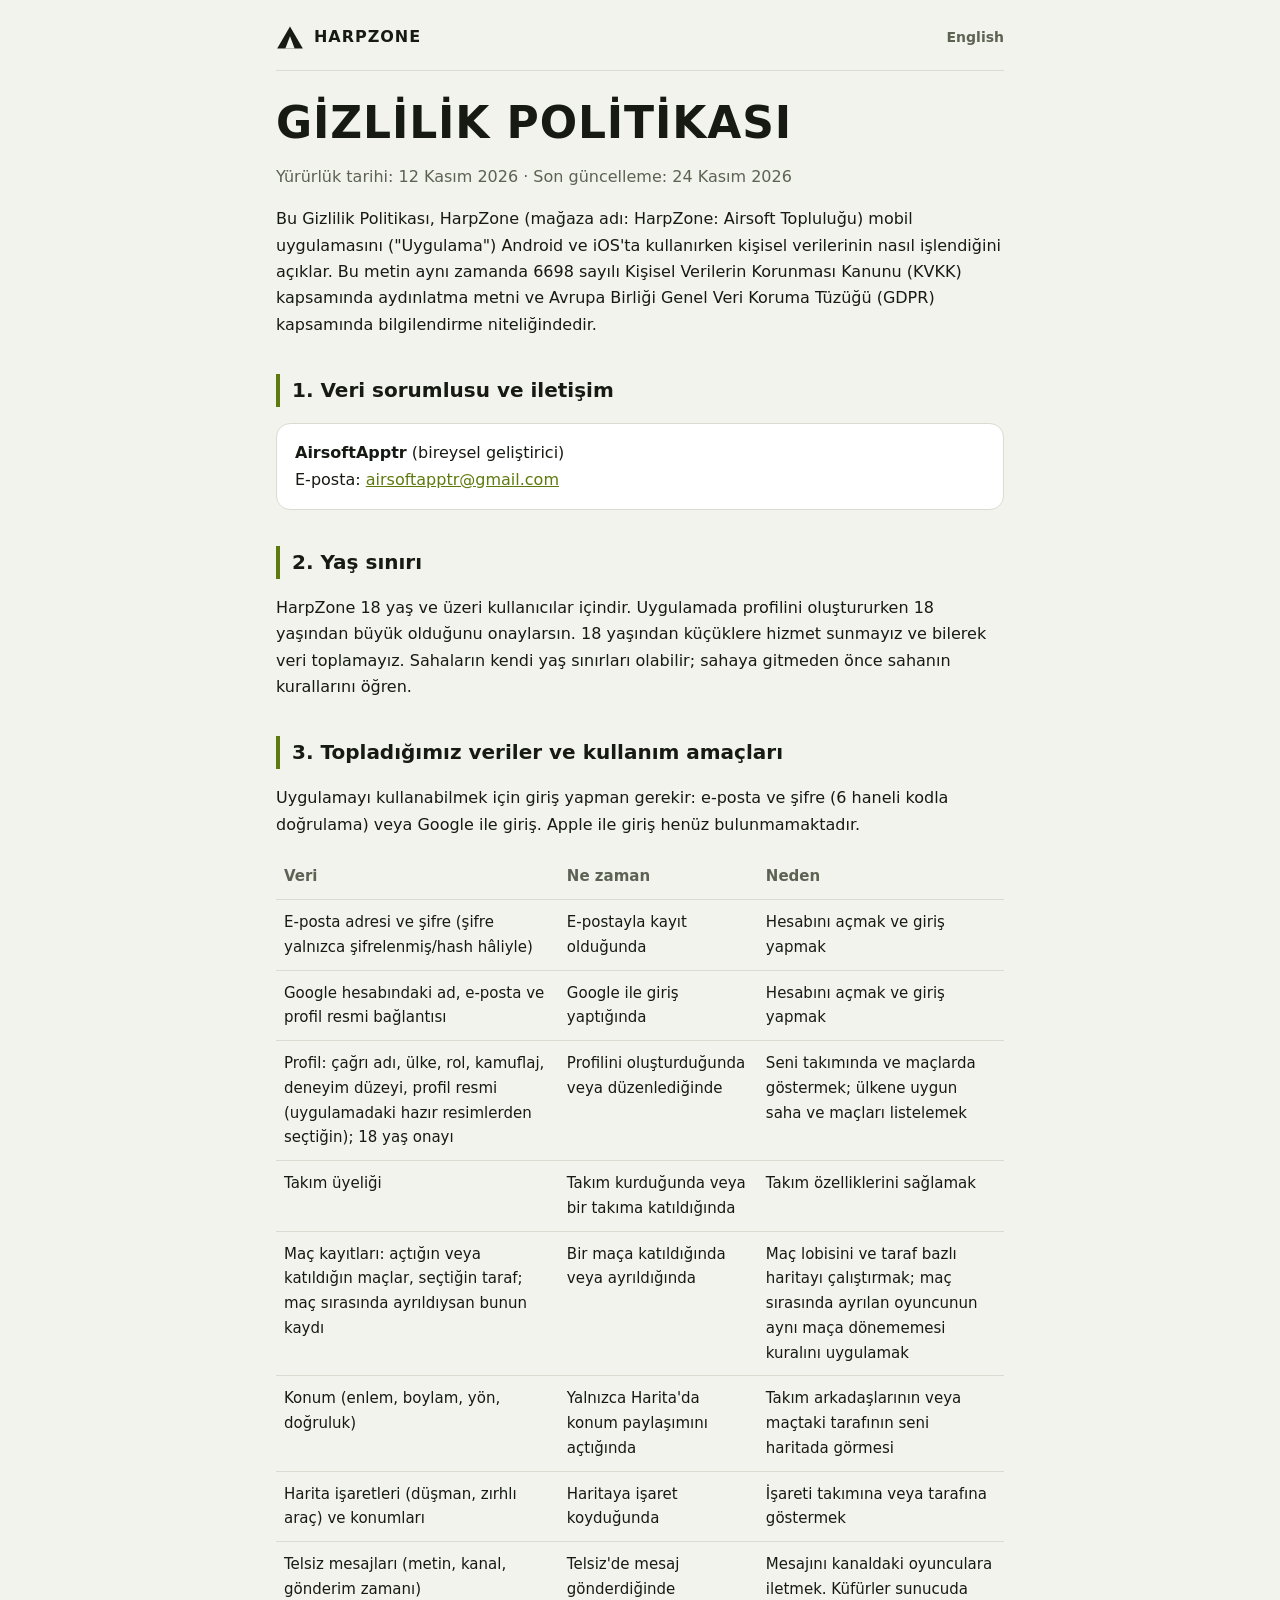
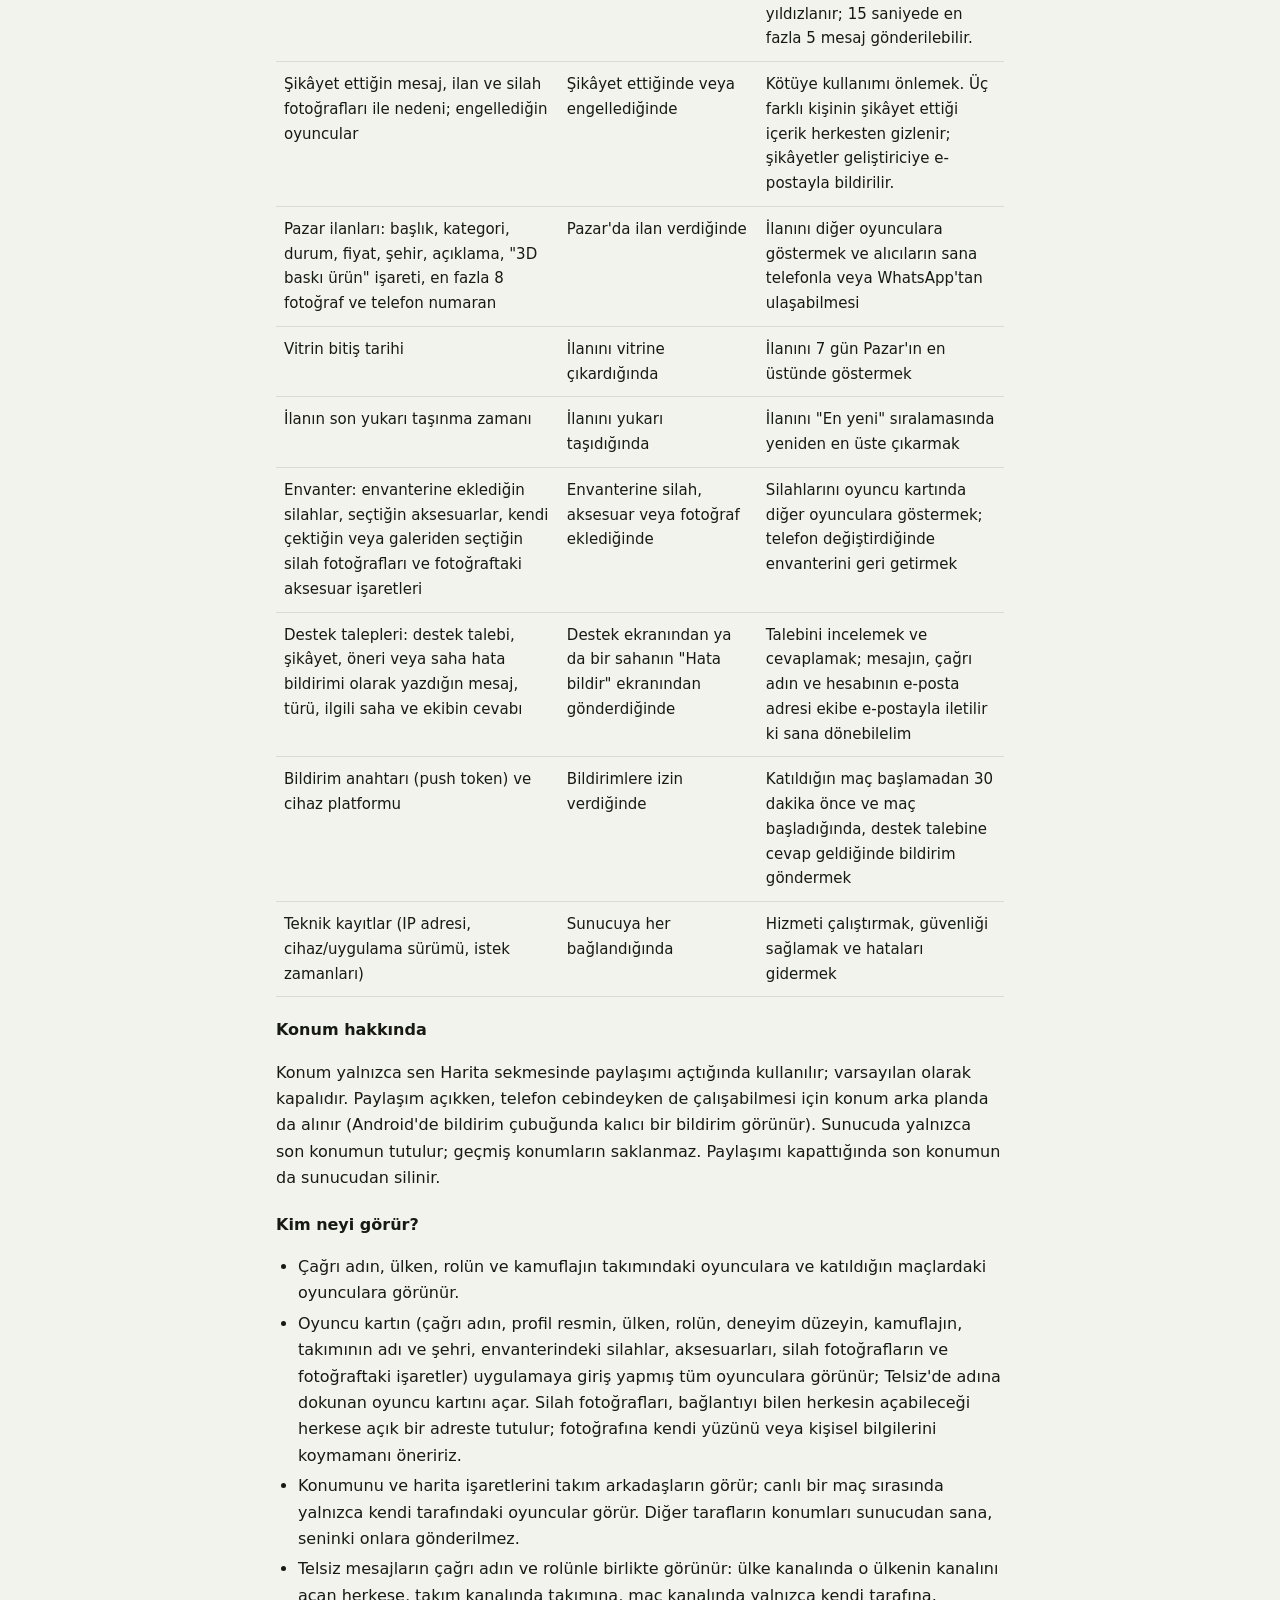
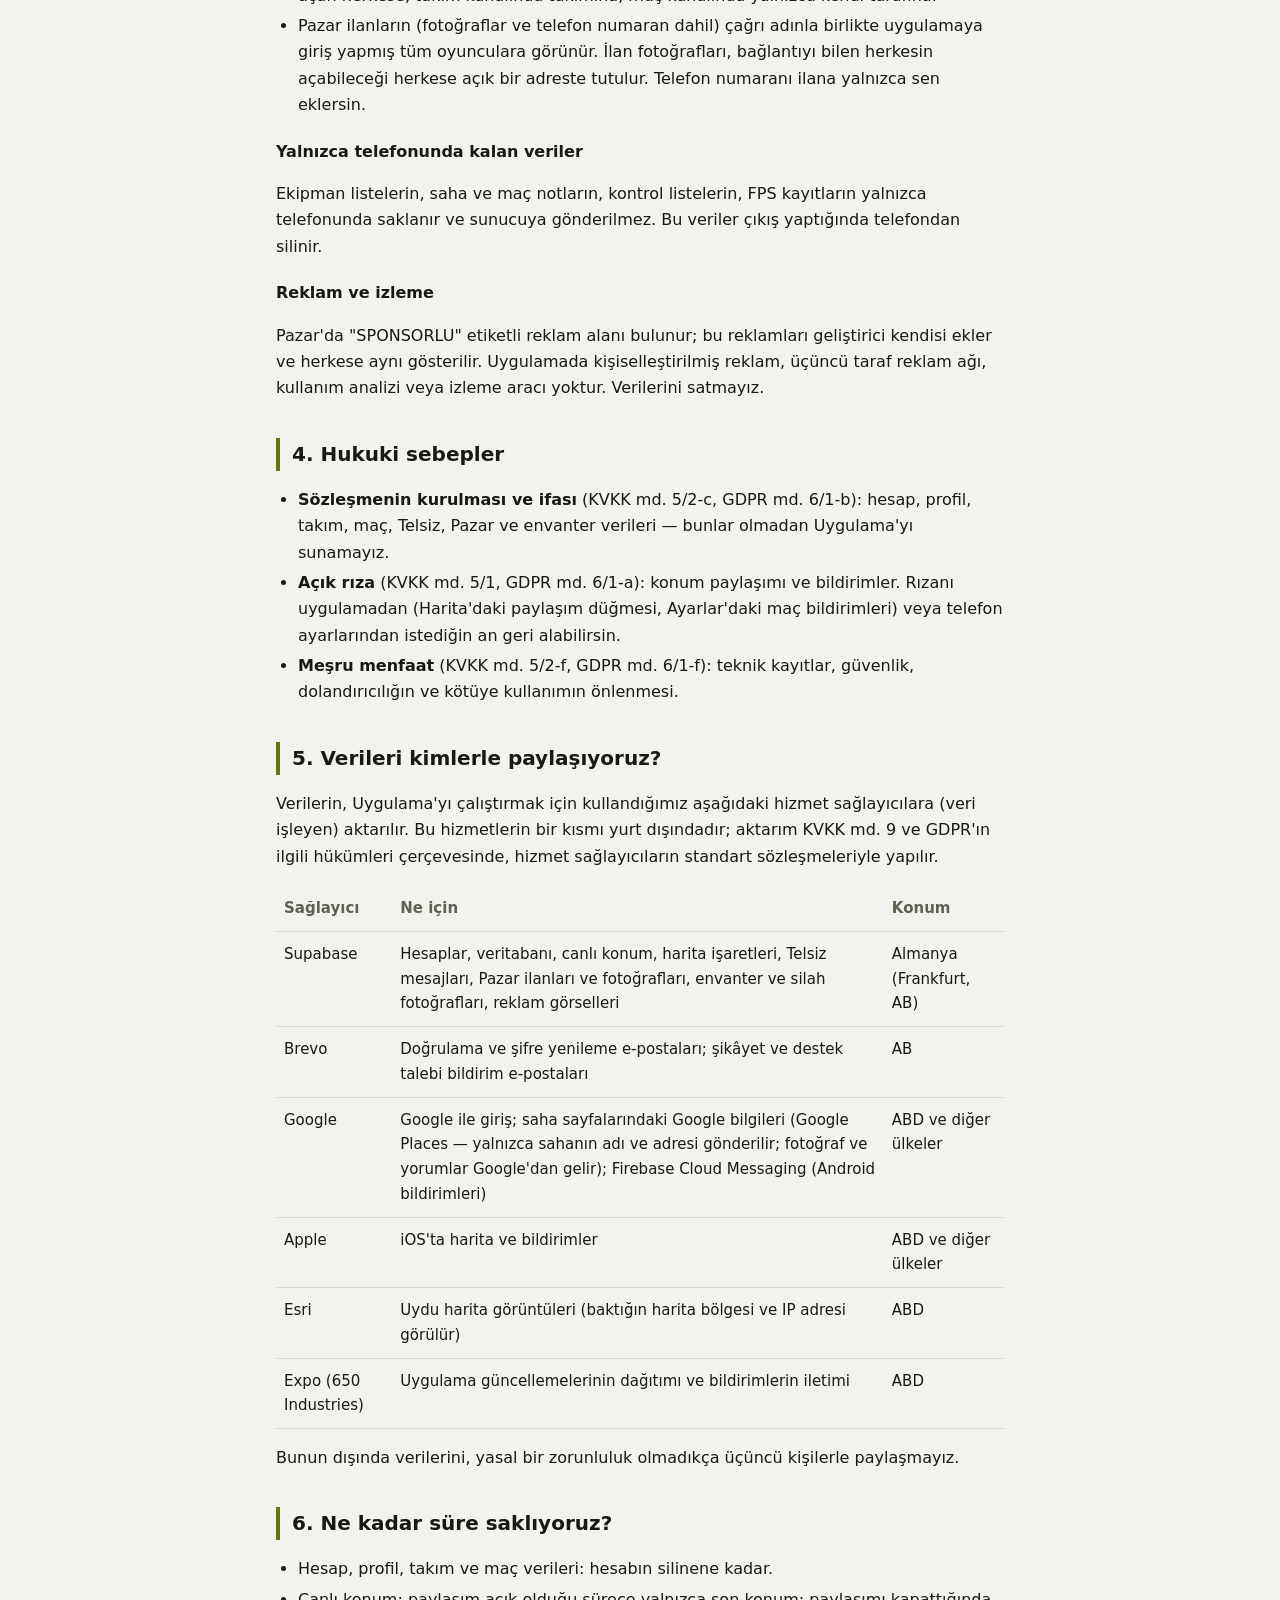
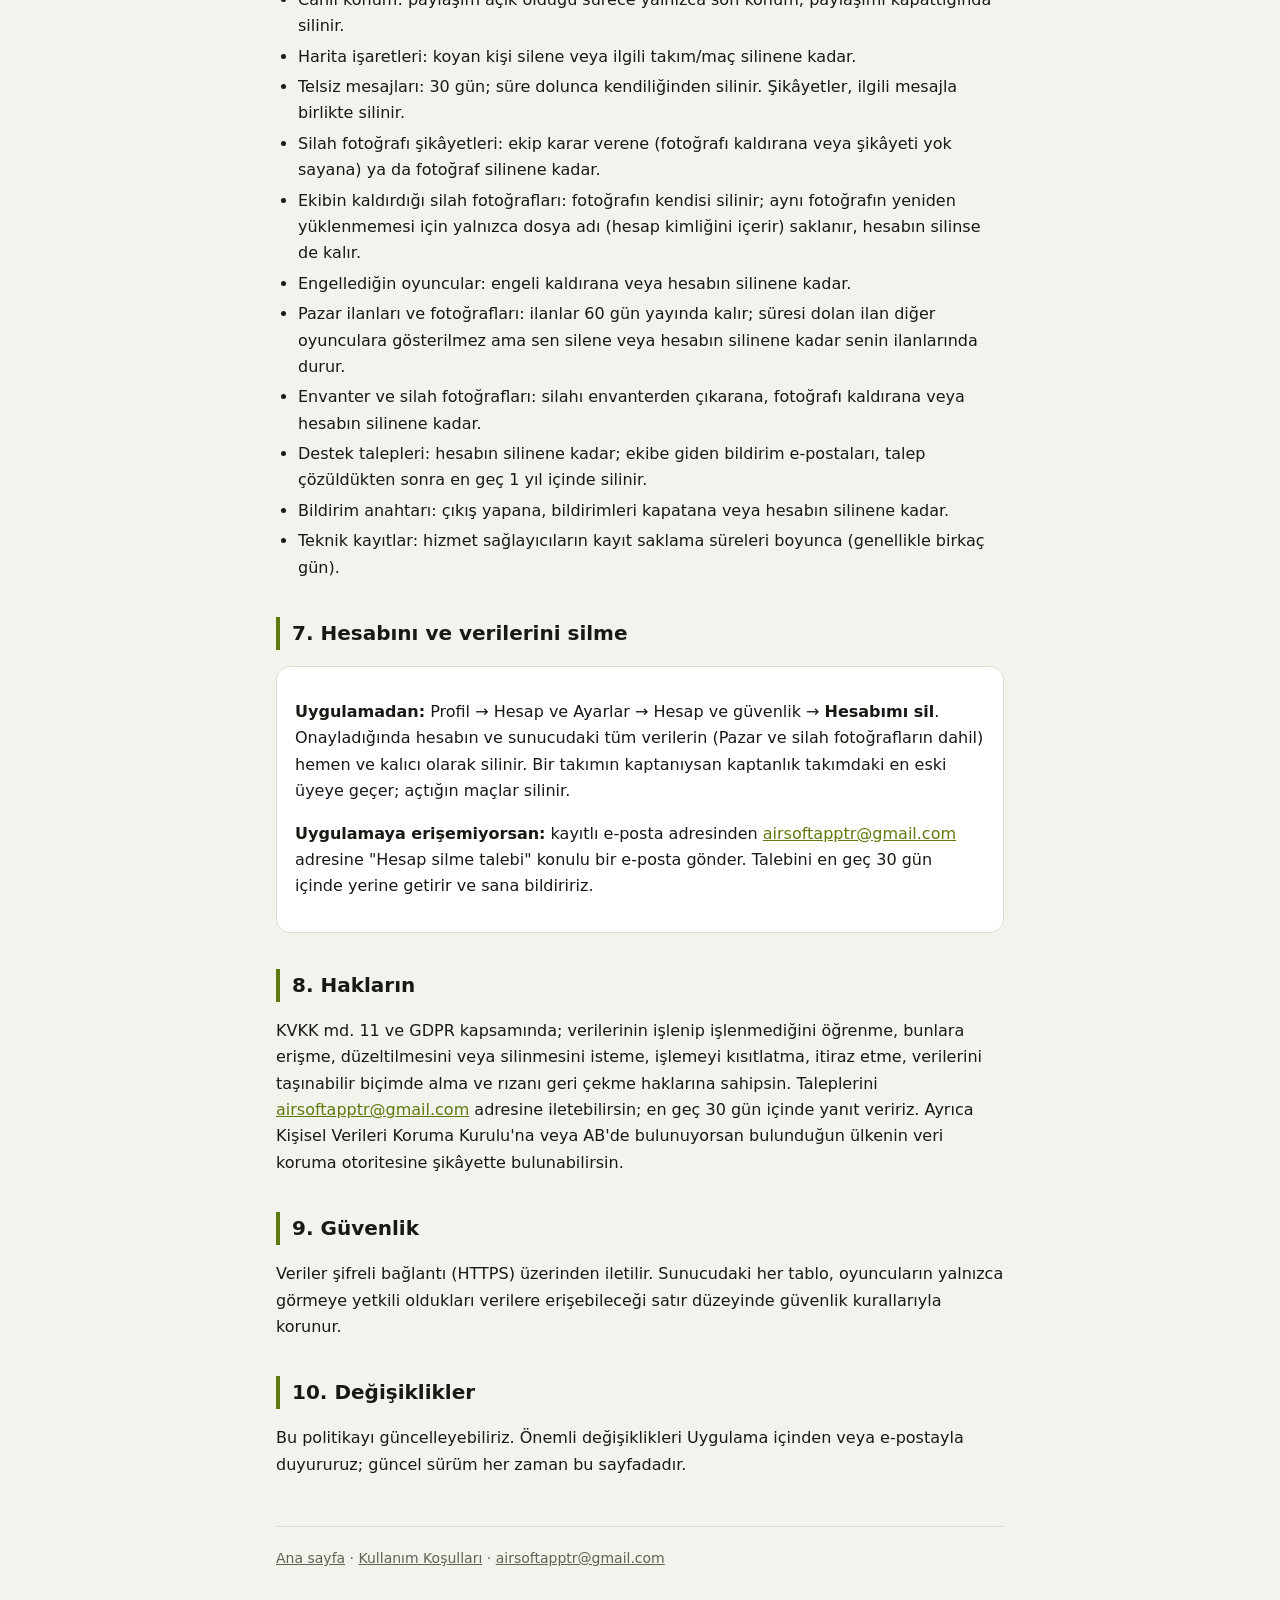
==== commit eb3fead5: "Privacy and terms: profile picture, removed gun photo record, Ekipman price disclaimer, new account " ====
--- a/gizlilik.html
+++ b/gizlilik.html
@@ -18,7 +18,7 @@
   </header>
 
   <h1>Gizlilik Politikası</h1>
-  <p class="muted">Yürürlük tarihi: 12 Kasım 2026 · Son güncelleme: 20 Kasım 2026</p>
+  <p class="muted">Yürürlük tarihi: 12 Kasım 2026 · Son güncelleme: 24 Kasım 2026</p>
 
   <p>Bu Gizlilik Politikası, HarpZone (mağaza adı: HarpZone: Airsoft Topluluğu) mobil uygulamasını
   ("Uygulama") Android ve iOS'ta kullanırken kişisel verilerinin nasıl işlendiğini açıklar. Bu metin aynı
@@ -45,7 +45,7 @@
     <tbody>
       <tr><td>E-posta adresi ve şifre (şifre yalnızca şifrelenmiş/hash hâliyle)</td><td>E-postayla kayıt olduğunda</td><td>Hesabını açmak ve giriş yapmak</td></tr>
       <tr><td>Google hesabındaki ad, e-posta ve profil resmi bağlantısı</td><td>Google ile giriş yaptığında</td><td>Hesabını açmak ve giriş yapmak</td></tr>
-      <tr><td>Profil: çağrı adı, ülke, rol, kamuflaj, deneyim düzeyi; 18 yaş onayı</td><td>Profilini oluşturduğunda veya düzenlediğinde</td><td>Seni takımında ve maçlarda göstermek; ülkene uygun saha ve maçları listelemek</td></tr>
+      <tr><td>Profil: çağrı adı, ülke, rol, kamuflaj, deneyim düzeyi, profil resmi (uygulamadaki hazır resimlerden seçtiğin); 18 yaş onayı</td><td>Profilini oluşturduğunda veya düzenlediğinde</td><td>Seni takımında ve maçlarda göstermek; ülkene uygun saha ve maçları listelemek</td></tr>
       <tr><td>Takım üyeliği</td><td>Takım kurduğunda veya bir takıma katıldığında</td><td>Takım özelliklerini sağlamak</td></tr>
       <tr><td>Maç kayıtları: açtığın veya katıldığın maçlar, seçtiğin taraf; maç sırasında ayrıldıysan bunun kaydı</td><td>Bir maça katıldığında veya ayrıldığında</td><td>Maç lobisini ve taraf bazlı haritayı çalıştırmak; maç sırasında ayrılan oyuncunun aynı maça dönememesi kuralını uygulamak</td></tr>
       <tr><td>Konum (enlem, boylam, yön, doğruluk)</td><td>Yalnızca Harita'da konum paylaşımını açtığında</td><td>Takım arkadaşlarının veya maçtaki tarafının seni haritada görmesi</td></tr>
@@ -72,7 +72,7 @@
   <h3>Kim neyi görür?</h3>
   <ul>
     <li>Çağrı adın, ülken, rolün ve kamuflajın takımındaki oyunculara ve katıldığın maçlardaki oyunculara görünür.</li>
-    <li>Oyuncu kartın (çağrı adın, ülken, rolün, deneyim düzeyin, kamuflajın, takımının adı ve şehri, envanterindeki silahlar, aksesuarları, silah fotoğrafların ve fotoğraftaki işaretler) uygulamaya giriş yapmış tüm oyunculara görünür; Telsiz'de adına dokunan oyuncu kartını açar. Silah fotoğrafları, bağlantıyı bilen herkesin açabileceği herkese açık bir adreste tutulur; fotoğrafına kendi yüzünü veya kişisel bilgilerini koymamanı öneririz.</li>
+    <li>Oyuncu kartın (çağrı adın, profil resmin, ülken, rolün, deneyim düzeyin, kamuflajın, takımının adı ve şehri, envanterindeki silahlar, aksesuarları, silah fotoğrafların ve fotoğraftaki işaretler) uygulamaya giriş yapmış tüm oyunculara görünür; Telsiz'de adına dokunan oyuncu kartını açar. Silah fotoğrafları, bağlantıyı bilen herkesin açabileceği herkese açık bir adreste tutulur; fotoğrafına kendi yüzünü veya kişisel bilgilerini koymamanı öneririz.</li>
     <li>Konumunu ve harita işaretlerini takım arkadaşların görür; canlı bir maç sırasında yalnızca kendi tarafındaki oyuncular görür. Diğer tarafların konumları sunucudan sana, seninki onlara gönderilmez.</li>
     <li>Telsiz mesajların çağrı adın ve rolünle birlikte görünür: ülke kanalında o ülkenin kanalını açan herkese, takım kanalında takımına, maç kanalında yalnızca kendi tarafına.</li>
     <li>Pazar ilanların (fotoğraflar ve telefon numaran dahil) çağrı adınla birlikte uygulamaya giriş yapmış tüm oyunculara görünür. İlan fotoğrafları, bağlantıyı bilen herkesin açabileceği herkese açık bir adreste tutulur. Telefon numaranı ilana yalnızca sen eklersin.</li>
@@ -121,6 +121,7 @@
     <li>Harita işaretleri: koyan kişi silene veya ilgili takım/maç silinene kadar.</li>
     <li>Telsiz mesajları: 30 gün; süre dolunca kendiliğinden silinir. Şikâyetler, ilgili mesajla birlikte silinir.</li>
     <li>Silah fotoğrafı şikâyetleri: ekip karar verene (fotoğrafı kaldırana veya şikâyeti yok sayana) ya da fotoğraf silinene kadar.</li>
+    <li>Ekibin kaldırdığı silah fotoğrafları: fotoğrafın kendisi silinir; aynı fotoğrafın yeniden yüklenmemesi için yalnızca dosya adı (hesap kimliğini içerir) saklanır, hesabın silinse de kalır.</li>
     <li>Engellediğin oyuncular: engeli kaldırana veya hesabın silinene kadar.</li>
     <li>Pazar ilanları ve fotoğrafları: ilanlar 60 gün yayında kalır; süresi dolan ilan diğer oyunculara gösterilmez ama sen silene veya hesabın silinene kadar senin ilanlarında durur.</li>
     <li>Envanter ve silah fotoğrafları: silahı envanterden çıkarana, fotoğrafı kaldırana veya hesabın silinene kadar.</li>
@@ -131,7 +132,7 @@
 
   <h2 id="hesap-silme">7. Hesabını ve verilerini silme</h2>
   <div class="card">
-    <p><strong>Uygulamadan:</strong> Profil → Hesap → <strong>Hesabımı sil</strong>. Onayladığında hesabın ve
+    <p><strong>Uygulamadan:</strong> Profil → Hesap ve Ayarlar → Hesap ve güvenlik → <strong>Hesabımı sil</strong>. Onayladığında hesabın ve
     sunucudaki tüm verilerin (Pazar ve silah fotoğrafların dahil) hemen ve kalıcı olarak silinir. Bir takımın
     kaptanıysan kaptanlık takımdaki en eski üyeye geçer; açtığın maçlar silinir.</p>
     <p><strong>Uygulamaya erişemiyorsan:</strong> kayıtlı e-posta adresinden
